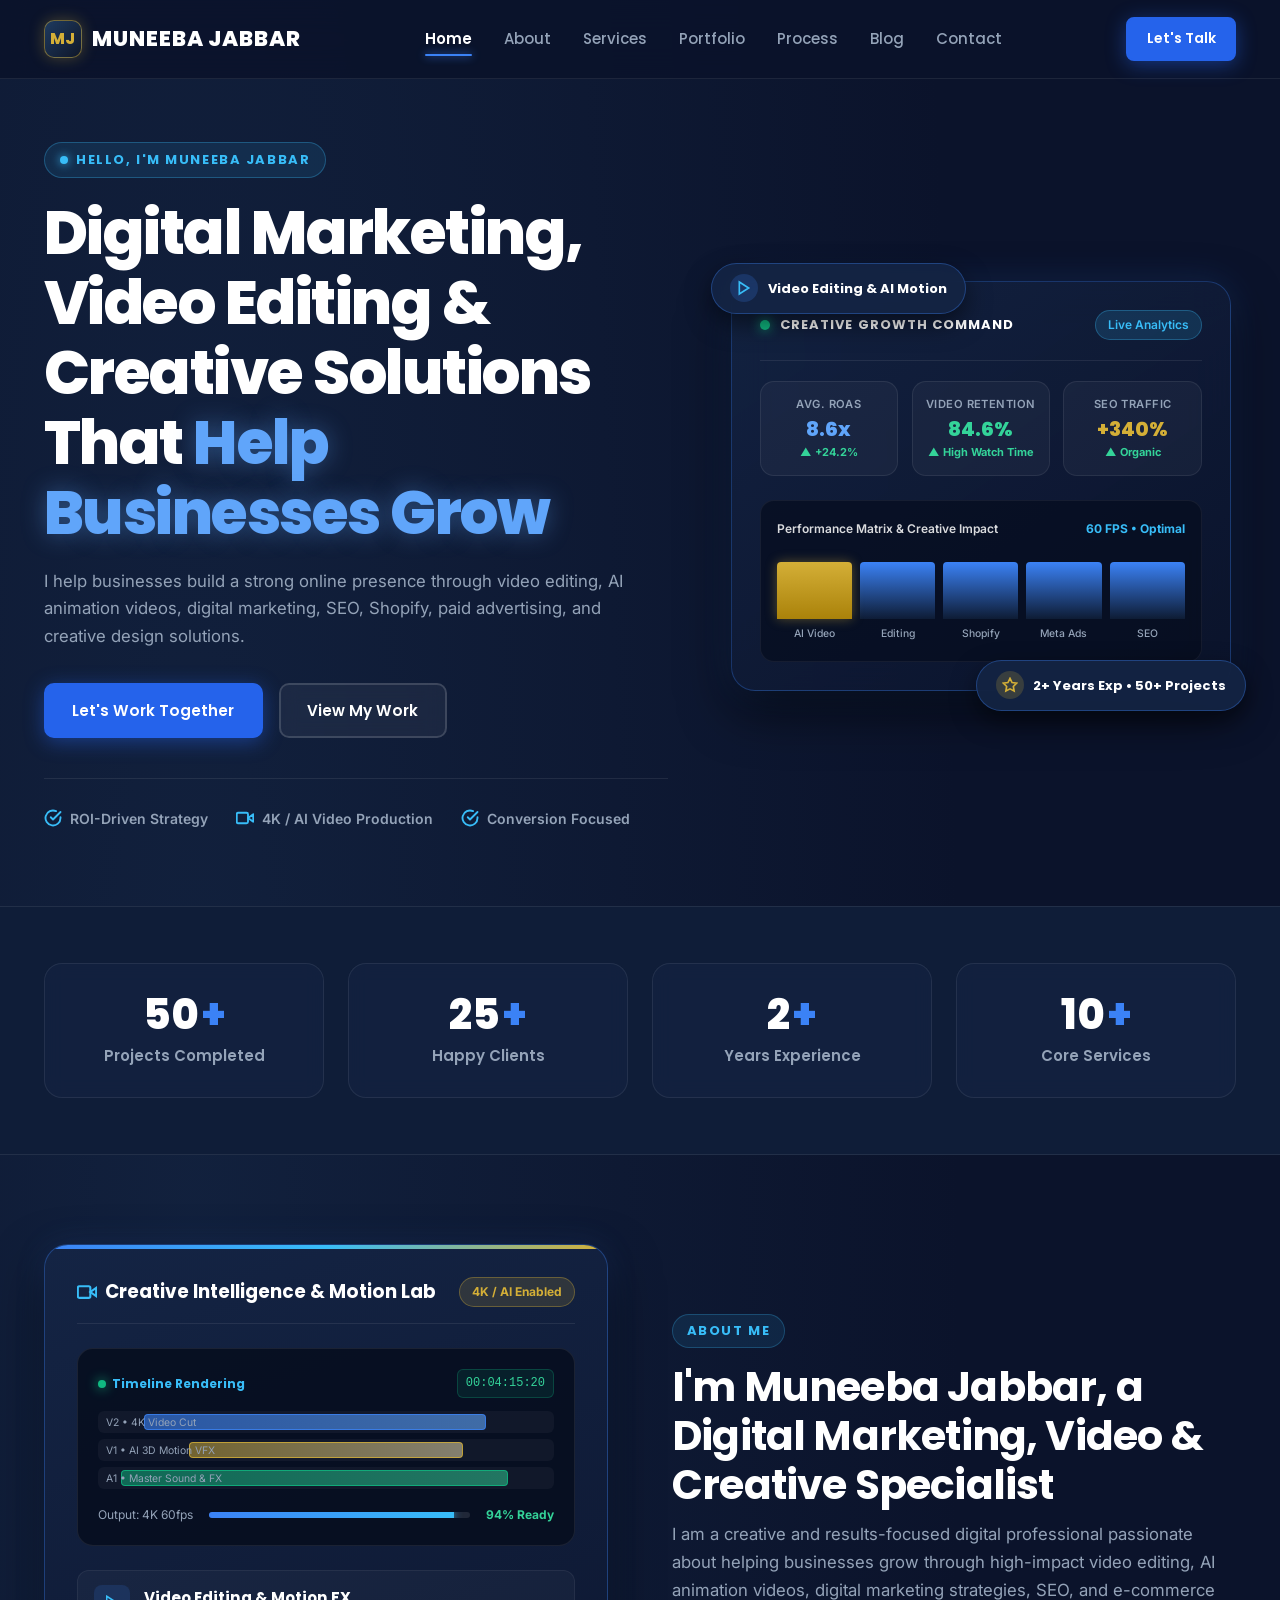
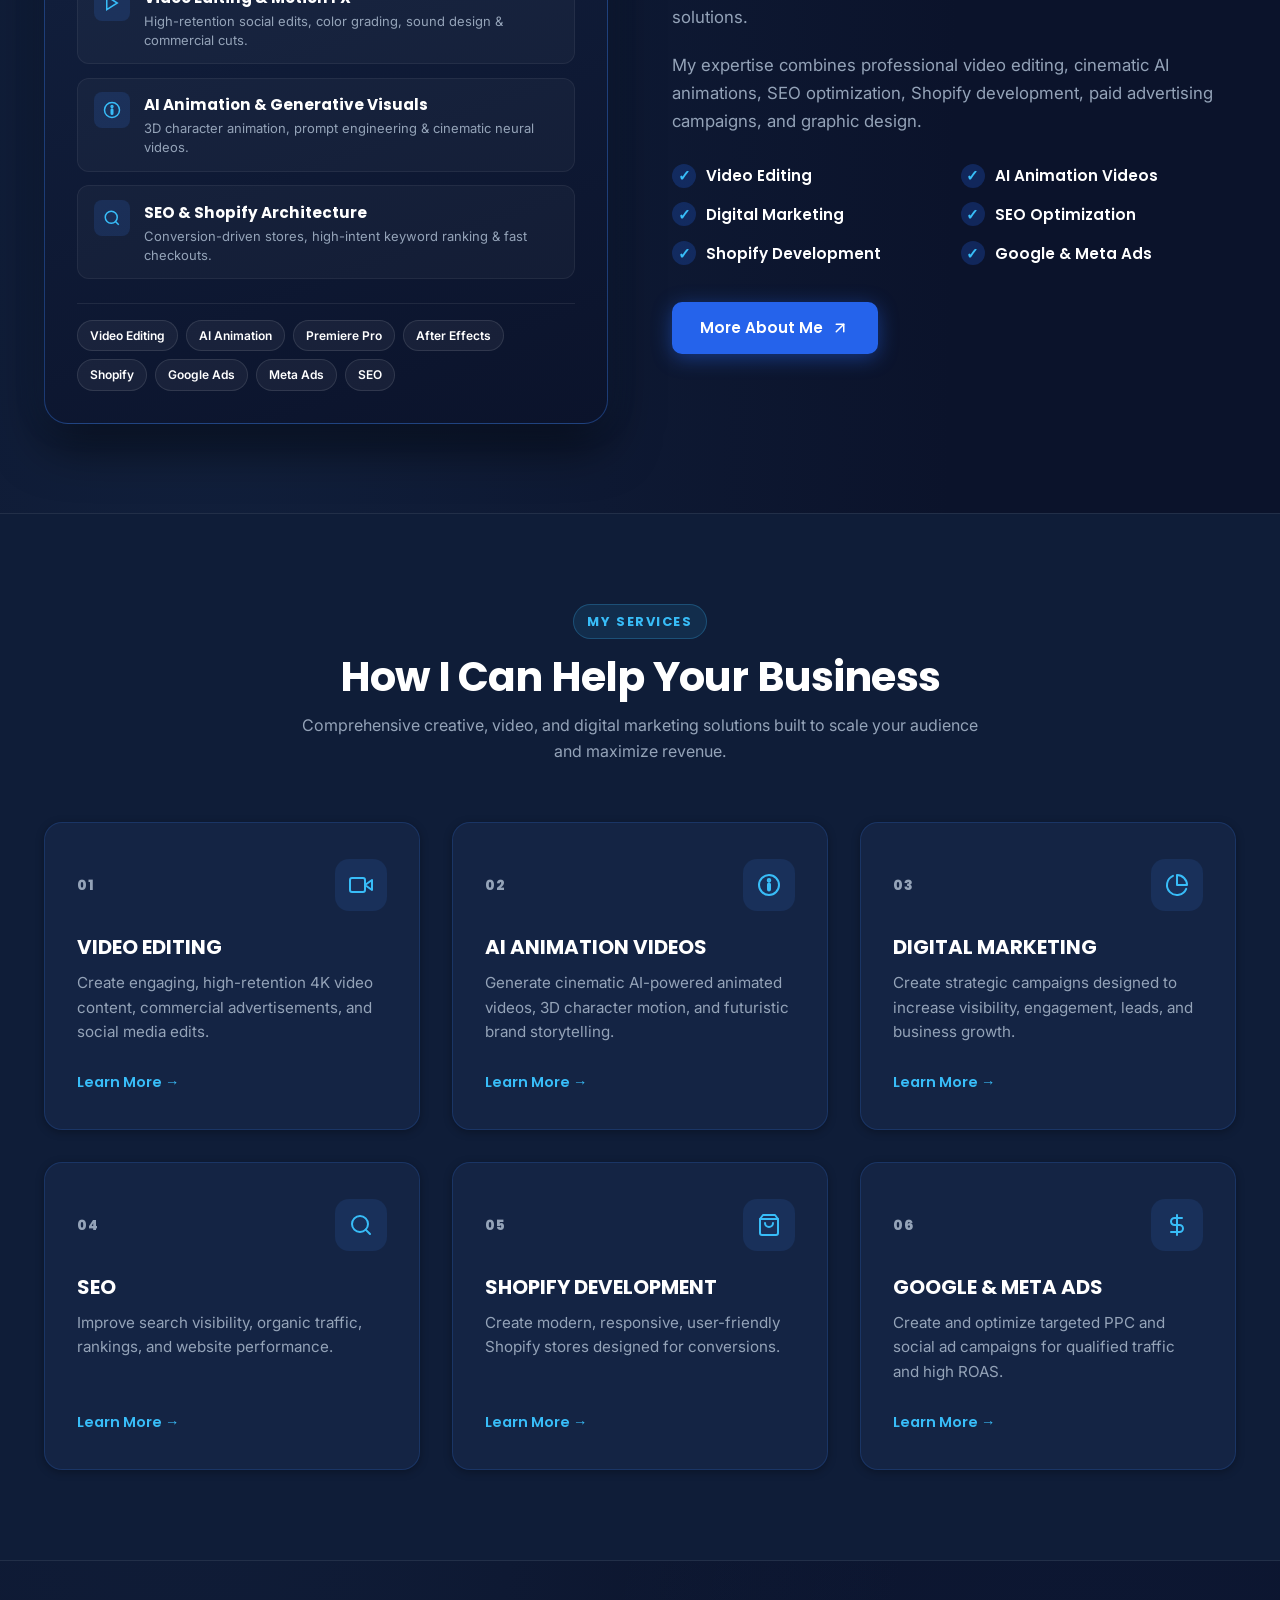
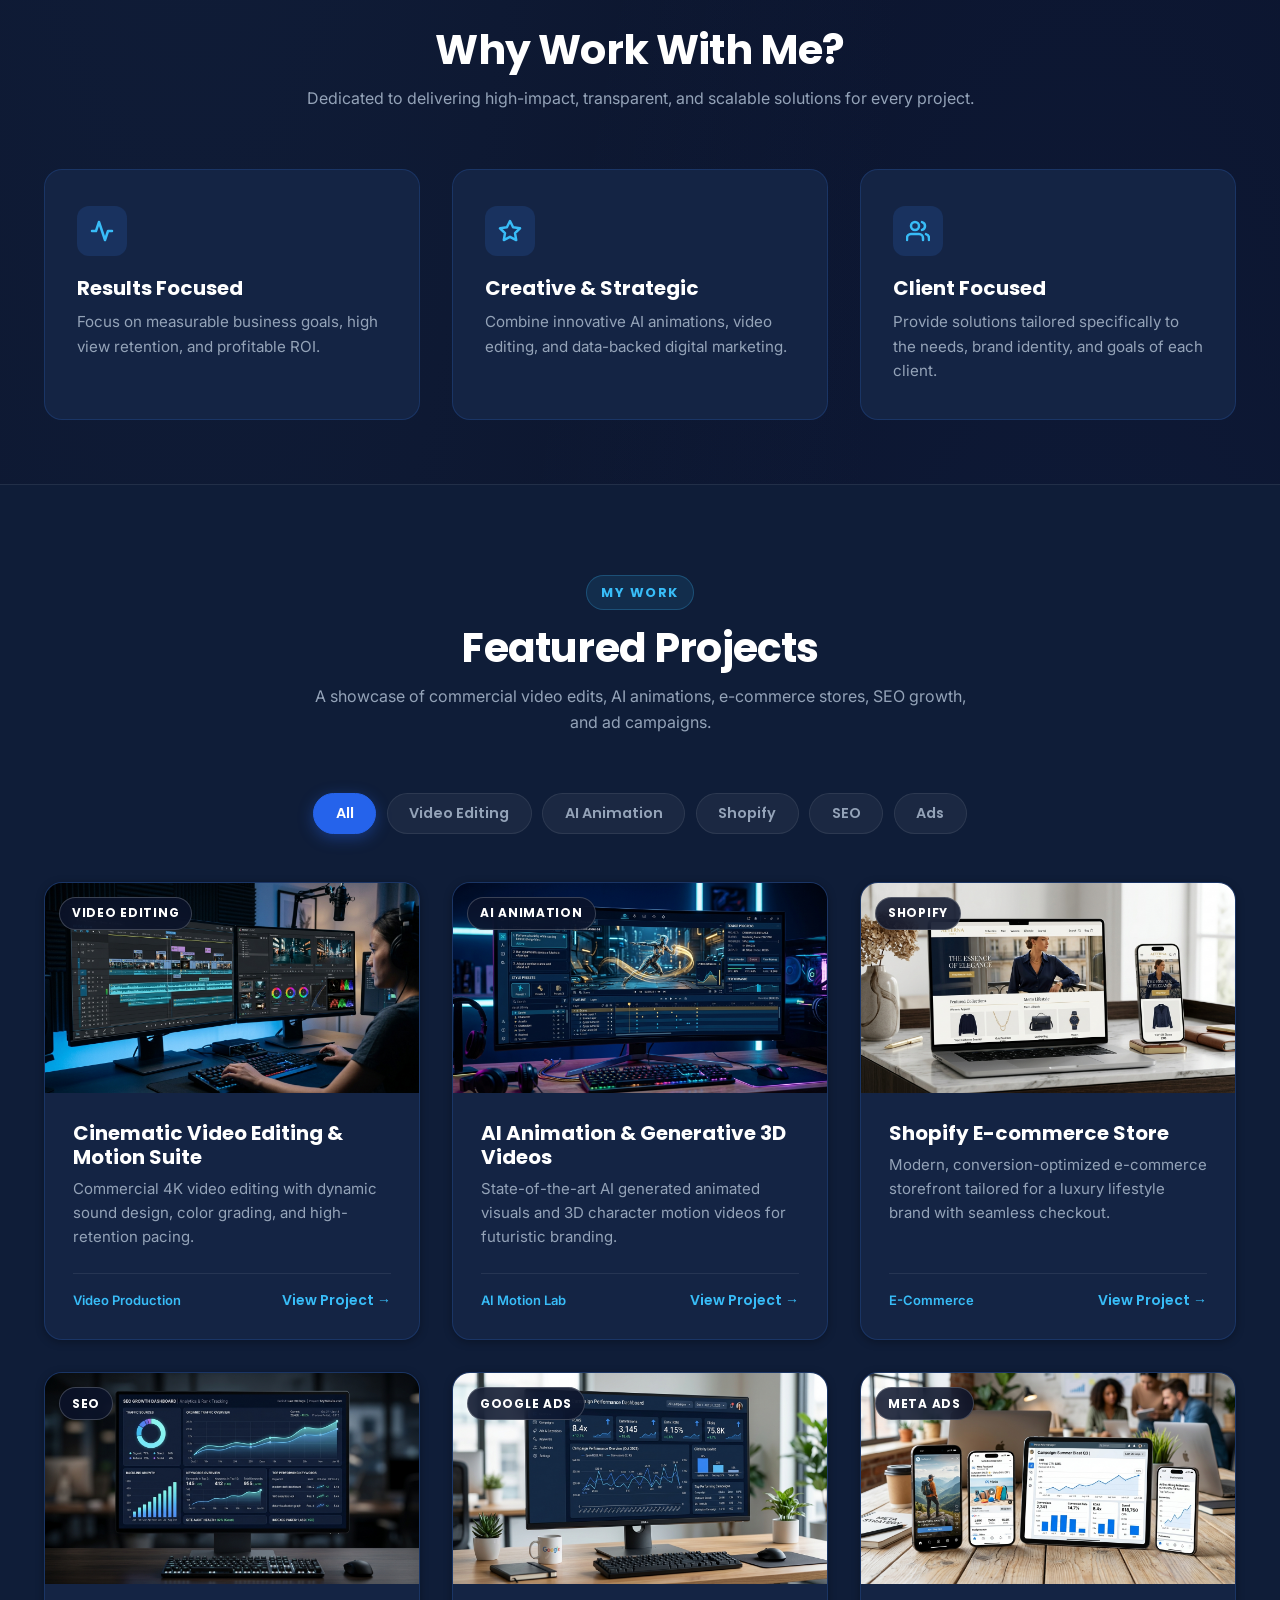
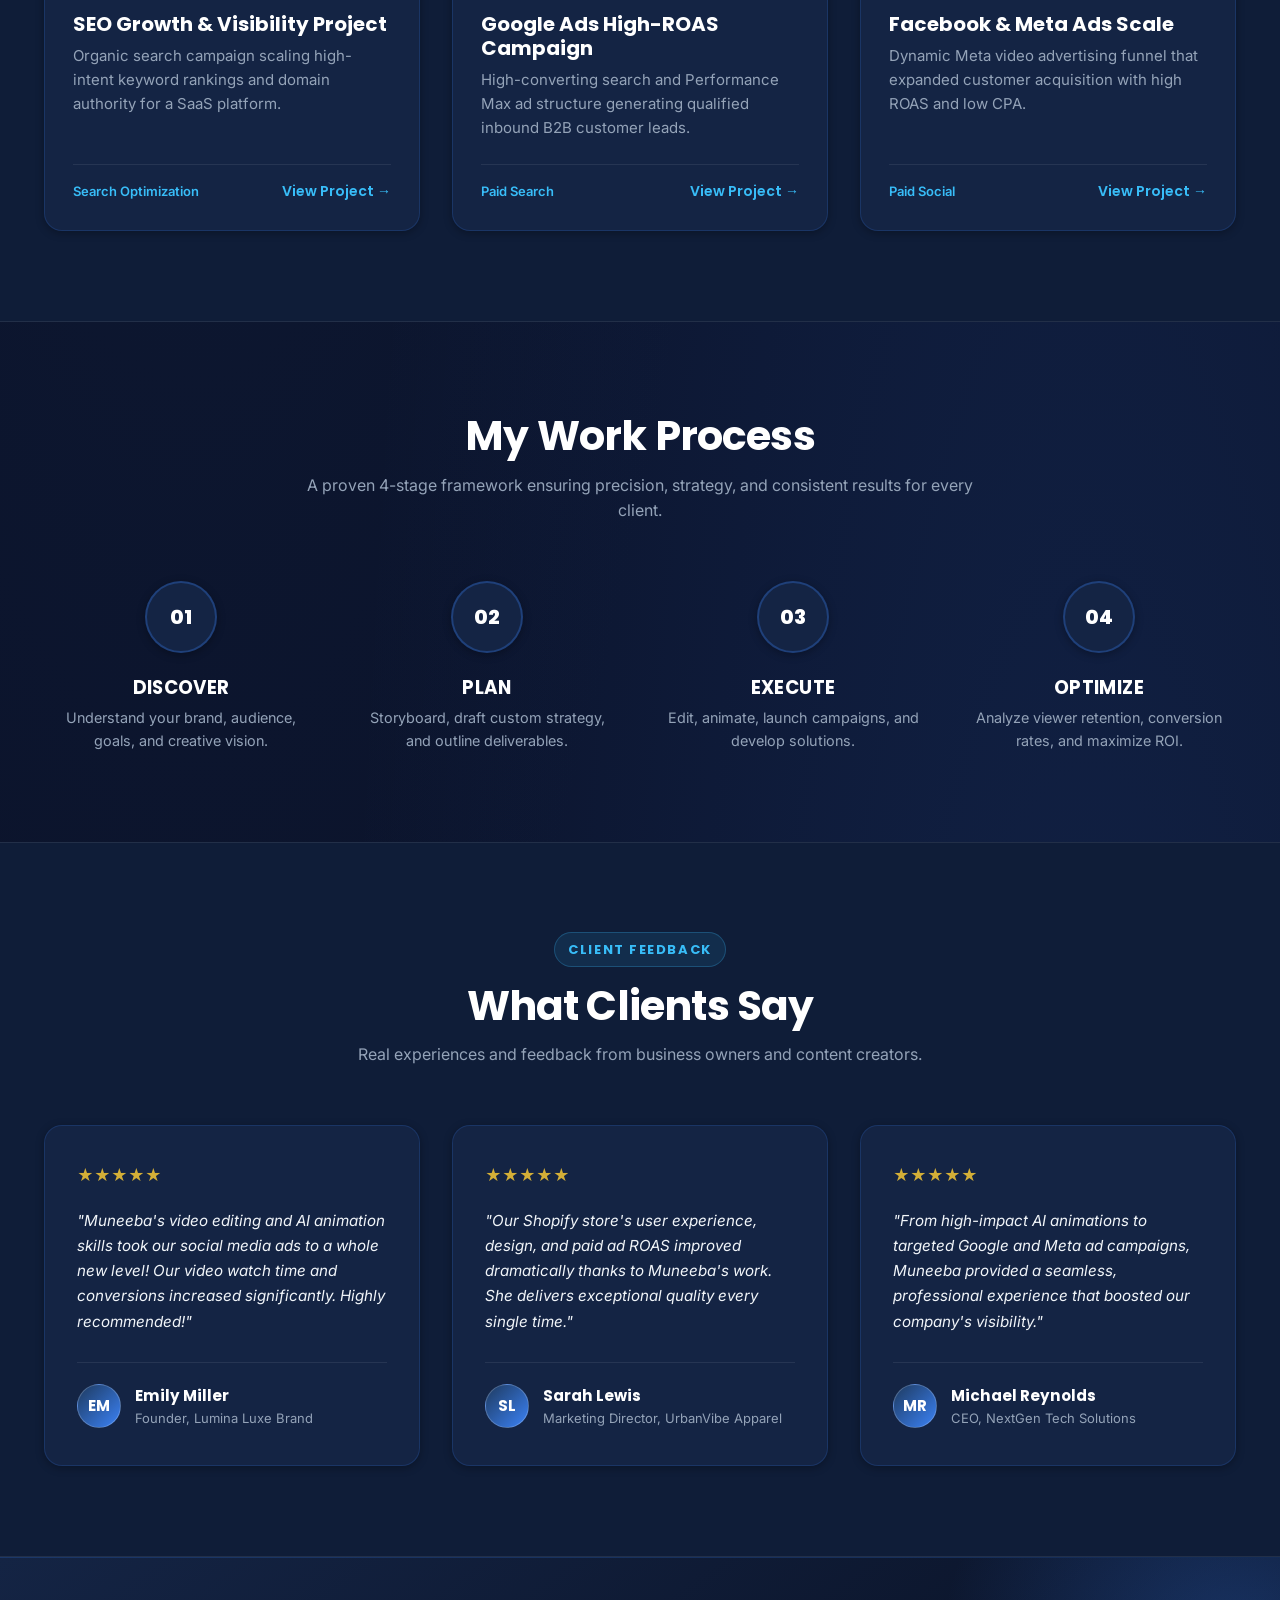
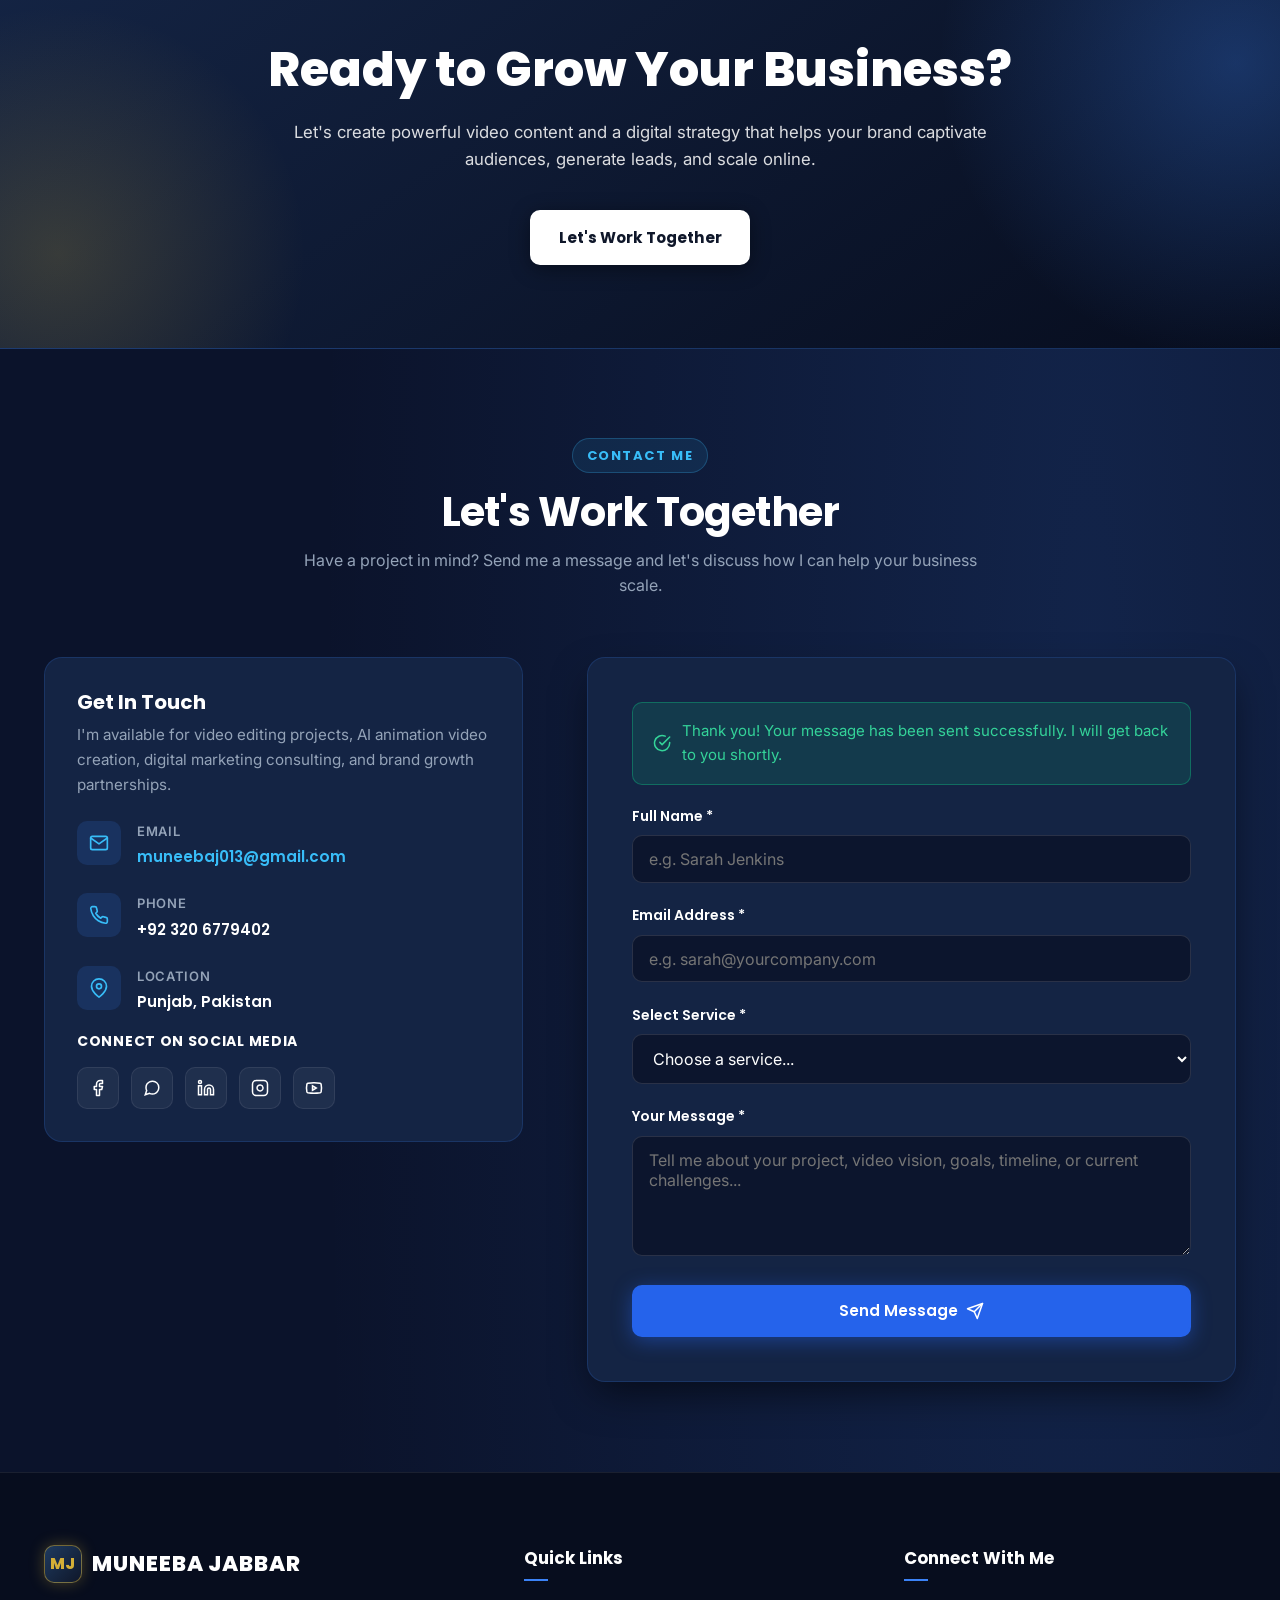
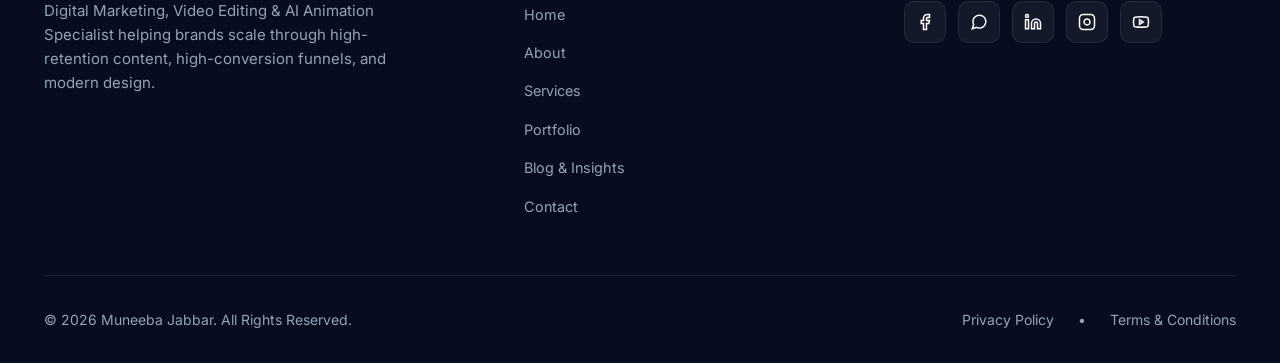
==== index.html @ 63a8c3a1 "Update testimonials with realistic client names and brand details" ====
<!DOCTYPE html>
<html lang="en">
<head>
  <meta charset="UTF-8">
  <meta name="viewport" content="width=device-width, initial-scale=1.0">
  <meta http-equiv="X-UA-Compatible" content="ie=edge">
  
  <!-- Primary Meta Tags -->
  <title>Muneeba Jabbar | Digital Marketing, Video Editing & AI Animation Specialist</title>
  <meta name="title" content="Muneeba Jabbar | Digital Marketing, Video Editing & AI Animation Specialist">
  <meta name="description" content="Muneeba Jabbar is a Digital Marketing Specialist, Video Editor, AI Animation Creator, SEO Expert, Shopify Developer, and Ads Manager helping businesses grow online.">
  <meta name="keywords" content="Muneeba Jabbar, Video Editing, AI Animation Videos, Digital Marketing, SEO Expert, Shopify Development, Google Ads, Facebook Ads, Graphic Design">
  <meta name="author" content="Muneeba Jabbar">
  <meta name="robots" content="index, follow">
  <link rel="canonical" href="https://muneebajabbar.com/">

  <!-- Open Graph / Facebook -->
  <meta property="og:type" content="website">
  <meta property="og:url" content="https://muneebajabbar.com/">
  <meta property="og:title" content="Muneeba Jabbar | Digital Marketing & Creative Specialist">
  <meta property="og:description" content="I help businesses grow through digital marketing, video editing, AI animation videos, SEO, e-commerce, and paid advertising solutions.">
  <meta property="og:image" content="assets/images/portfolio_video_editing.jpg">

  <!-- Twitter -->
  <meta property="twitter:card" content="summary_large_image">
  <meta property="twitter:url" content="https://muneebajabbar.com/">
  <meta property="twitter:title" content="Muneeba Jabbar | Digital Marketing & Creative Specialist">
  <meta property="twitter:description" content="I help businesses grow through digital marketing, video editing, AI animation videos, SEO, e-commerce, and paid advertising solutions.">
  <meta property="twitter:image" content="assets/images/portfolio_video_editing.jpg">

  <!-- Favicon -->
  <link rel="icon" type="image/svg+xml" href="assets/images/favicon.svg">

  <!-- Google Fonts: Poppins (Headings) & Inter (Body) -->
  <link rel="preconnect" href="https://fonts.googleapis.com">
  <link rel="preconnect" href="https://fonts.gstatic.com" crossorigin>
  <link href="https://fonts.googleapis.com/css2?family=Inter:wght@300;400;500;600;700&family=Poppins:wght@400;500;600;700;800&display=swap" rel="stylesheet">

  <!-- Master Stylesheet (Dark Theme) -->
  <link rel="stylesheet" href="css/styles.css">
</head>
<body>

  <!-- Skip Link for Accessibility -->
  <a href="#main-content" class="skip-to-content">Skip to main content</a>

  <!-- ========================================================================
       HEADER / NAVBAR (With Blog Link)
       ======================================================================== -->
  <header class="site-header" id="siteHeader">
    <div class="container">
      <div class="nav-wrapper">
        
        <!-- Brand Logo -->
        <a href="#home" class="brand-logo" aria-label="Muneeba Jabbar Homepage">
          <span class="brand-badge">MJ</span>
          <span>MUNEEBA JABBAR</span>
        </a>

        <!-- Desktop Navigation Menu -->
        <nav aria-label="Main Navigation">
          <ul class="nav-menu">
            <li><a href="#home" class="nav-link active">Home</a></li>
            <li><a href="#about" class="nav-link">About</a></li>
            <li><a href="#services" class="nav-link">Services</a></li>
            <li><a href="#portfolio" class="nav-link">Portfolio</a></li>
            <li><a href="#process" class="nav-link">Process</a></li>
            <li><a href="#blog" class="nav-link open-blog-modal-btn">Blog</a></li>
            <li><a href="#contact" class="nav-link">Contact</a></li>
          </ul>
        </nav>

        <!-- Right Side CTA & Mobile Toggle -->
        <div class="nav-actions">
          <a href="#contact" class="btn btn-primary btn-sm">Let's Talk</a>
          
          <button class="hamburger-btn" id="hamburgerBtn" aria-label="Toggle navigation menu" aria-expanded="false">
            <span class="hamburger-line"></span>
            <span class="hamburger-line"></span>
            <span class="hamburger-line"></span>
          </button>
        </div>

      </div>
    </div>
  </header>

  <!-- Mobile Navigation Drawer (With Blog Link) -->
  <div class="mobile-drawer" id="mobileDrawer" aria-label="Mobile Navigation">
    <ul class="mobile-nav-list">
      <li><a href="#home" class="mobile-nav-link active">Home</a></li>
      <li><a href="#about" class="mobile-nav-link">About</a></li>
      <li><a href="#services" class="mobile-nav-link">Services</a></li>
      <li><a href="#portfolio" class="mobile-nav-link">Portfolio</a></li>
      <li><a href="#process" class="mobile-nav-link">Process</a></li>
      <li><a href="#blog" class="mobile-nav-link open-blog-modal-btn">Blog</a></li>
      <li><a href="#contact" class="mobile-nav-link">Contact</a></li>
    </ul>
    
    <div class="mobile-drawer-footer">
      <a href="#contact" class="btn btn-primary btn-full">Let's Talk</a>
      <div style="font-size: 0.8125rem; color: var(--text-muted); text-align: center;">
        <a href="mailto:muneebaj013@gmail.com" style="color: var(--accent-cyan);">muneebaj013@gmail.com</a>
      </div>
    </div>
  </div>

  <!-- Main Content Wrapper -->
  <main id="main-content">

    <!-- ======================================================================
         5. HERO SECTION
         ====================================================================== -->
    <section class="hero-section" id="home">
      <div class="container">
        <div class="hero-grid">
          
          <!-- Left Column Content -->
          <div class="hero-content">
            <div class="hero-tag">
              <span class="hero-tag-dot"></span>
              HELLO, I'M MUNEEBA JABBAR
            </div>
            
            <h1 class="hero-heading">
              Digital Marketing, Video Editing &amp; Creative Solutions That <span class="highlight-blue">Help Businesses Grow</span>
            </h1>
            
            <p class="hero-description">
              I help businesses build a strong online presence through video editing, AI animation videos, digital marketing, SEO, Shopify, paid advertising, and creative design solutions.
            </p>
            
            <div class="hero-cta-group">
              <a href="#contact" class="btn btn-primary">Let's Work Together</a>
              <a href="#portfolio" class="btn btn-secondary">View My Work</a>
            </div>

            <!-- Trust Badges -->
            <div class="hero-trust-badges">
              <div class="trust-item">
                <svg width="18" height="18" viewBox="0 0 24 24" fill="none" stroke="currentColor" stroke-width="2.5" stroke-linecap="round" stroke-linejoin="round"><path d="M22 11.08V12a10 10 0 1 1-5.93-9.14"></path><polyline points="22 4 12 14.01 9 11.01"></polyline></svg>
                <span>ROI-Driven Strategy</span>
              </div>
              <div class="trust-item">
                <svg width="18" height="18" viewBox="0 0 24 24" fill="none" stroke="currentColor" stroke-width="2.5" stroke-linecap="round" stroke-linejoin="round"><polygon points="23 7 16 12 23 17 23 7"></polygon><rect x="1" y="5" width="15" height="14" rx="2" ry="2"></rect></svg>
                <span>4K / AI Video Production</span>
              </div>
              <div class="trust-item">
                <svg width="18" height="18" viewBox="0 0 24 24" fill="none" stroke="currentColor" stroke-width="2.5" stroke-linecap="round" stroke-linejoin="round"><path d="M22 11.08V12a10 10 0 1 1-5.93-9.14"></path><polyline points="22 4 12 14.01 9 11.01"></polyline></svg>
                <span>Conversion Focused</span>
              </div>
            </div>
          </div>

          <!-- Right Column: Creative Motion & Growth Hub -->
          <div class="hero-visual">
            <div class="hero-dashboard-container">
              
              <!-- Floating Top Pill -->
              <div class="floating-pill pill-top-left">
                <div class="floating-pill-icon">
                  <svg width="16" height="16" viewBox="0 0 24 24" fill="none" stroke="currentColor" stroke-width="2.5"><polygon points="5 3 19 12 5 21 5 3"></polygon></svg>
                </div>
                <span>Video Editing &amp; AI Motion</span>
              </div>

              <!-- Main Dark Command Widget Card -->
              <div class="hero-dashboard-card">
                
                <div class="dashboard-header">
                  <div class="dashboard-title-box">
                    <div class="live-status-dot"></div>
                    <span class="dashboard-title-text">Creative Growth Command</span>
                  </div>
                  <span class="dashboard-period-badge">Live Analytics</span>
                </div>

                <!-- KPI Grid -->
                <div class="dashboard-kpi-grid">
                  <div class="dashboard-kpi-item">
                    <div class="kpi-label">Avg. ROAS</div>
                    <div class="kpi-value" style="color: #60A5FA;">8.6x</div>
                    <div class="kpi-trend">▲ +24.2%</div>
                  </div>

                  <div class="dashboard-kpi-item">
                    <div class="kpi-label">Video Retention</div>
                    <div class="kpi-value" style="color: #34D399;">84.6%</div>
                    <div class="kpi-trend">▲ High Watch Time</div>
                  </div>

                  <div class="dashboard-kpi-item">
                    <div class="kpi-label">SEO Traffic</div>
                    <div class="kpi-value" style="color: #D4AF37;">+340%</div>
                    <div class="kpi-trend">▲ Organic</div>
                  </div>
                </div>

                <!-- Chart Visual Box -->
                <div class="dashboard-chart-box">
                  <div class="chart-header">
                    <span>Performance Matrix &amp; Creative Impact</span>
                    <span style="color: #38BDF8; font-weight: 700;">60 FPS &bull; Optimal</span>
                  </div>

                  <div class="chart-bars-row">
                    <div class="chart-bar-col highlighted">
                      <div class="chart-bar-pillar" style="height: 92%;"></div>
                      <span class="chart-bar-label">AI Video</span>
                    </div>
                    <div class="chart-bar-col">
                      <div class="chart-bar-pillar" style="height: 85%;"></div>
                      <span class="chart-bar-label">Editing</span>
                    </div>
                    <div class="chart-bar-col">
                      <div class="chart-bar-pillar" style="height: 78%;"></div>
                      <span class="chart-bar-label">Shopify</span>
                    </div>
                    <div class="chart-bar-col">
                      <div class="chart-bar-pillar" style="height: 88%;"></div>
                      <span class="chart-bar-label">Meta Ads</span>
                    </div>
                    <div class="chart-bar-col">
                      <div class="chart-bar-pillar" style="height: 80%;"></div>
                      <span class="chart-bar-label">SEO</span>
                    </div>
                  </div>
                </div>

              </div>

              <!-- Floating Bottom Badge -->
              <div class="floating-pill pill-bottom-right">
                <div class="floating-pill-icon" style="background: rgba(212, 175, 55, 0.2); color: #D4AF37;">
                  <svg width="16" height="16" viewBox="0 0 24 24" fill="none" stroke="currentColor" stroke-width="2.5"><polygon points="12 2 15.09 8.26 22 9.27 17 14.14 18.18 21.02 12 17.77 5.82 21.02 7 14.14 2 9.27 8.91 8.26 12 2"></polygon></svg>
                </div>
                <span>2+ Years Exp &bull; 50+ Projects</span>
              </div>

            </div>
          </div>

        </div>
      </div>
    </section>

    <!-- ======================================================================
         6. QUICK STATS SECTION
         ====================================================================== -->
    <section class="stats-section" id="stats" aria-label="Professional Statistics">
      <div class="container">
        <div class="stats-grid">
          
          <div class="stat-card">
            <div class="stat-number">
              <span class="stat-count" data-target="50">0</span><span class="stat-plus">+</span>
            </div>
            <div class="stat-label">Projects Completed</div>
          </div>

          <div class="stat-card">
            <div class="stat-number">
              <span class="stat-count" data-target="25">0</span><span class="stat-plus">+</span>
            </div>
            <div class="stat-label">Happy Clients</div>
          </div>

          <div class="stat-card">
            <div class="stat-number">
              <span class="stat-count" data-target="2">0</span><span class="stat-plus">+</span>
            </div>
            <div class="stat-label">Years Experience</div>
          </div>

          <div class="stat-card">
            <div class="stat-number">
              <span class="stat-count" data-target="10">0</span><span class="stat-plus">+</span>
            </div>
            <div class="stat-label">Core Services</div>
          </div>

        </div>
      </div>
    </section>

    <!-- ======================================================================
         7. ABOUT SECTION (With Interactive More About Me Popup Trigger)
         ====================================================================== -->
    <section class="section" id="about">
      <div class="container">
        <div class="about-grid">
          
          <!-- Left: Motion Studio & Capabilities Hub -->
          <div class="about-capabilities-card">
            
            <div class="capabilities-header">
              <div class="capabilities-title">
                <svg width="20" height="20" viewBox="0 0 24 24" fill="none" stroke="currentColor" stroke-width="2.5" style="color: var(--accent-cyan);"><polygon points="23 7 16 12 23 17 23 7"></polygon><rect x="1" y="5" width="15" height="14" rx="2" ry="2"></rect></svg>
                <span>Creative Intelligence &amp; Motion Lab</span>
              </div>
              <span class="capabilities-badge">4K / AI Enabled</span>
            </div>

            <!-- Live Motion Timeline Preview Widget -->
            <div class="motion-preview-box">
              <div class="motion-preview-top">
                <span class="motion-tag">
                  <span class="live-status-dot" style="width: 8px; height: 8px;"></span>
                  Timeline Rendering
                </span>
                <span class="motion-timecode">00:04:15:20</span>
              </div>

              <!-- Multi-Track Layer Timeline -->
              <div class="motion-timeline-tracks">
                <div class="track-layer">
                  <span style="z-index: 1;">V2 &bull; 4K Video Cut</span>
                  <div class="track-segment track-seg-video"></div>
                </div>
                <div class="track-layer">
                  <span style="z-index: 1;">V1 &bull; AI 3D Motion VFX</span>
                  <div class="track-segment track-seg-ai"></div>
                </div>
                <div class="track-layer">
                  <span style="z-index: 1;">A1 &bull; Master Sound &amp; FX</span>
                  <div class="track-segment track-seg-audio"></div>
                </div>
              </div>

              <!-- Render Status Bar -->
              <div class="motion-render-status">
                <span>Output: 4K 60fps</span>
                <div class="render-progress-bar">
                  <div class="render-progress-fill"></div>
                </div>
                <span style="color: #34D399; font-weight: 700;">94% Ready</span>
              </div>
            </div>

            <!-- Core Execution Pillars -->
            <div class="capabilities-list">
              
              <div class="capability-item">
                <div class="capability-icon-box">
                  <svg width="18" height="18" viewBox="0 0 24 24" fill="none" stroke="currentColor" stroke-width="2"><polygon points="5 3 19 12 5 21 5 3"></polygon></svg>
                </div>
                <div>
                  <div class="capability-title">Video Editing &amp; Motion FX</div>
                  <div class="capability-desc">High-retention social edits, color grading, sound design &amp; commercial cuts.</div>
                </div>
              </div>

              <div class="capability-item">
                <div class="capability-icon-box">
                  <svg width="18" height="18" viewBox="0 0 24 24" fill="none" stroke="currentColor" stroke-width="2"><path d="M12 2a10 10 0 1 0 10 10A10 10 0 0 0 12 2zm1 14.5a1 1 0 0 1-2 0v-5a1 1 0 0 1 2 0zm-1-8a1.25 1.25 0 1 1 1.25-1.25A1.25 1.25 0 0 1 12 8.5z"></path></svg>
                </div>
                <div>
                  <div class="capability-title">AI Animation &amp; Generative Visuals</div>
                  <div class="capability-desc">3D character animation, prompt engineering &amp; cinematic neural videos.</div>
                </div>
              </div>

              <div class="capability-item">
                <div class="capability-icon-box">
                  <svg width="18" height="18" viewBox="0 0 24 24" fill="none" stroke="currentColor" stroke-width="2"><circle cx="11" cy="11" r="8"></circle><line x1="21" y1="21" x2="16.65" y2="16.65"></line></svg>
                </div>
                <div>
                  <div class="capability-title">SEO &amp; Shopify Architecture</div>
                  <div class="capability-desc">Conversion-driven stores, high-intent keyword ranking &amp; fast checkouts.</div>
                </div>
              </div>

            </div>

            <!-- Tech Stack Tags -->
            <div class="about-tech-stack-row">
              <span class="tech-tag">Video Editing</span>
              <span class="tech-tag">AI Animation</span>
              <span class="tech-tag">Premiere Pro</span>
              <span class="tech-tag">After Effects</span>
              <span class="tech-tag">Shopify</span>
              <span class="tech-tag">Google Ads</span>
              <span class="tech-tag">Meta Ads</span>
              <span class="tech-tag">SEO</span>
            </div>
          </div>

          <!-- Right: About Content -->
          <div class="about-content">
            <div class="section-label">ABOUT ME</div>
            <h2 class="section-heading">I'm Muneeba Jabbar, a Digital Marketing, Video &amp; Creative Specialist</h2>
            
            <p>
              I am a creative and results-focused digital professional passionate about helping businesses grow through high-impact video editing, AI animation videos, digital marketing strategies, SEO, and e-commerce solutions.
            </p>
            
            <p>
              My expertise combines professional video editing, cinematic AI animations, SEO optimization, Shopify development, paid advertising campaigns, and graphic design.
            </p>

            <!-- Services Checklist -->
            <ul class="about-checklist">
              <li class="checklist-item">
                <span class="checklist-icon">✓</span>
                <span>Video Editing</span>
              </li>
              <li class="checklist-item">
                <span class="checklist-icon">✓</span>
                <span>AI Animation Videos</span>
              </li>
              <li class="checklist-item">
                <span class="checklist-icon">✓</span>
                <span>Digital Marketing</span>
              </li>
              <li class="checklist-item">
                <span class="checklist-icon">✓</span>
                <span>SEO Optimization</span>
              </li>
              <li class="checklist-item">
                <span class="checklist-icon">✓</span>
                <span>Shopify Development</span>
              </li>
              <li class="checklist-item">
                <span class="checklist-icon">✓</span>
                <span>Google &amp; Meta Ads</span>
              </li>
            </ul>

            <!-- Interactive Popup Trigger Button -->
            <button type="button" class="btn btn-primary" id="openAboutModalBtn">
              <span>More About Me</span>
              <svg width="18" height="18" viewBox="0 0 24 24" fill="none" stroke="currentColor" stroke-width="2" stroke-linecap="round" stroke-linejoin="round"><line x1="7" y1="17" x2="17" y2="7"></line><polyline points="7 7 17 7 17 17"></polyline></svg>
            </button>
          </div>

        </div>
      </div>
    </section>

    <!-- ======================================================================
         8. SERVICES SECTION
         ====================================================================== -->
    <section class="section section-bg-slate" id="services">
      <div class="container">
        
        <div class="section-header">
          <div class="section-label">MY SERVICES</div>
          <h2 class="section-heading">How I Can Help Your Business</h2>
          <p class="section-subtitle">Comprehensive creative, video, and digital marketing solutions built to scale your audience and maximize revenue.</p>
        </div>

        <div class="services-grid">
          
          <!-- Service 1: Video Editing -->
          <div class="service-card">
            <div>
              <div class="service-card-top">
                <span class="service-number">01</span>
                <div class="service-icon-box">
                  <svg width="24" height="24" viewBox="0 0 24 24" fill="none" stroke="currentColor" stroke-width="2" stroke-linecap="round" stroke-linejoin="round"><polygon points="23 7 16 12 23 17 23 7"></polygon><rect x="1" y="5" width="15" height="14" rx="2" ry="2"></rect></svg>
                </div>
              </div>
              <h3 class="service-title">VIDEO EDITING</h3>
              <p class="service-description">Create engaging, high-retention 4K video content, commercial advertisements, and social media edits.</p>
            </div>
            <button type="button" class="service-link service-learn-more-btn" data-service-id="1">Learn More &rarr;</button>
          </div>

          <!-- Service 2: AI Animation Videos -->
          <div class="service-card">
            <div>
              <div class="service-card-top">
                <span class="service-number">02</span>
                <div class="service-icon-box">
                  <svg width="24" height="24" viewBox="0 0 24 24" fill="none" stroke="currentColor" stroke-width="2" stroke-linecap="round" stroke-linejoin="round"><path d="M12 2a10 10 0 1 0 10 10A10 10 0 0 0 12 2zm1 14.5a1 1 0 0 1-2 0v-5a1 1 0 0 1 2 0zm-1-8a1.25 1.25 0 1 1 1.25-1.25A1.25 1.25 0 0 1 12 8.5z"></path></svg>
                </div>
              </div>
              <h3 class="service-title">AI ANIMATION VIDEOS</h3>
              <p class="service-description">Generate cinematic AI-powered animated videos, 3D character motion, and futuristic brand storytelling.</p>
            </div>
            <button type="button" class="service-link service-learn-more-btn" data-service-id="2">Learn More &rarr;</button>
          </div>

          <!-- Service 3: Digital Marketing -->
          <div class="service-card">
            <div>
              <div class="service-card-top">
                <span class="service-number">03</span>
                <div class="service-icon-box">
                  <svg width="24" height="24" viewBox="0 0 24 24" fill="none" stroke="currentColor" stroke-width="2" stroke-linecap="round" stroke-linejoin="round"><path d="M21.21 15.89A10 10 0 1 1 8 2.83"></path><path d="M22 12A10 10 0 0 0 12 2v10z"></path></svg>
                </div>
              </div>
              <h3 class="service-title">DIGITAL MARKETING</h3>
              <p class="service-description">Create strategic campaigns designed to increase visibility, engagement, leads, and business growth.</p>
            </div>
            <button type="button" class="service-link service-learn-more-btn" data-service-id="3">Learn More &rarr;</button>
          </div>

          <!-- Service 4: SEO -->
          <div class="service-card">
            <div>
              <div class="service-card-top">
                <span class="service-number">04</span>
                <div class="service-icon-box">
                  <svg width="24" height="24" viewBox="0 0 24 24" fill="none" stroke="currentColor" stroke-width="2" stroke-linecap="round" stroke-linejoin="round"><circle cx="11" cy="11" r="8"></circle><line x1="21" y1="21" x2="16.65" y2="16.65"></line></svg>
                </div>
              </div>
              <h3 class="service-title">SEO</h3>
              <p class="service-description">Improve search visibility, organic traffic, rankings, and website performance.</p>
            </div>
            <button type="button" class="service-link service-learn-more-btn" data-service-id="4">Learn More &rarr;</button>
          </div>

          <!-- Service 5: Shopify Development -->
          <div class="service-card">
            <div>
              <div class="service-card-top">
                <span class="service-number">05</span>
                <div class="service-icon-box">
                  <svg width="24" height="24" viewBox="0 0 24 24" fill="none" stroke="currentColor" stroke-width="2" stroke-linecap="round" stroke-linejoin="round"><path d="M6 2 3 6v14a2 2 0 0 0 2 2h14a2 2 0 0 0 2-2V6l-3-4Z"></path><path d="M3 6h18"></path><path d="M16 10a4 4 0 0 1-8 0"></path></svg>
                </div>
              </div>
              <h3 class="service-title">SHOPIFY DEVELOPMENT</h3>
              <p class="service-description">Create modern, responsive, user-friendly Shopify stores designed for conversions.</p>
            </div>
            <button type="button" class="service-link service-learn-more-btn" data-service-id="5">Learn More &rarr;</button>
          </div>

          <!-- Service 6: Google & Meta Ads -->
          <div class="service-card">
            <div>
              <div class="service-card-top">
                <span class="service-number">06</span>
                <div class="service-icon-box">
                  <svg width="24" height="24" viewBox="0 0 24 24" fill="none" stroke="currentColor" stroke-width="2" stroke-linecap="round" stroke-linejoin="round"><path d="M12 2v20M17 5H9.5a3.5 3.5 0 0 0 0 7h5a3.5 3.5 0 0 1 0 7H6"></path></svg>
                </div>
              </div>
              <h3 class="service-title">GOOGLE &amp; META ADS</h3>
              <p class="service-description">Create and optimize targeted PPC and social ad campaigns for qualified traffic and high ROAS.</p>
            </div>
            <button type="button" class="service-link service-learn-more-btn" data-service-id="6">Learn More &rarr;</button>
          </div>

        </div>
      </div>
    </section>

    <!-- ======================================================================
         9. WHY CHOOSE ME SECTION
         ====================================================================== -->
    <section class="why-section" id="why-me">
      <div class="container">
        
        <div class="section-header">
          <h2 class="section-heading">Why Work With Me?</h2>
          <p class="section-subtitle">Dedicated to delivering high-impact, transparent, and scalable solutions for every project.</p>
        </div>

        <div class="why-grid">
          
          <div class="why-card">
            <div class="why-icon">
              <svg width="24" height="24" viewBox="0 0 24 24" fill="none" stroke="currentColor" stroke-width="2.5" stroke-linecap="round" stroke-linejoin="round"><path d="M22 12h-4l-3 9L9 3l-3 9H2"></path></svg>
            </div>
            <h3 class="why-title">Results Focused</h3>
            <p class="why-description">Focus on measurable business goals, high view retention, and profitable ROI.</p>
          </div>

          <div class="why-card">
            <div class="why-icon">
              <svg width="24" height="24" viewBox="0 0 24 24" fill="none" stroke="currentColor" stroke-width="2.5" stroke-linecap="round" stroke-linejoin="round"><polygon points="12 2 15.09 8.26 22 9.27 17 14.14 18.18 21.02 12 17.77 5.82 21.02 7 14.14 2 9.27 8.91 8.26 12 2"></polygon></svg>
            </div>
            <h3 class="why-title">Creative &amp; Strategic</h3>
            <p class="why-description">Combine innovative AI animations, video editing, and data-backed digital marketing.</p>
          </div>

          <div class="why-card">
            <div class="why-icon">
              <svg width="24" height="24" viewBox="0 0 24 24" fill="none" stroke="currentColor" stroke-width="2.5" stroke-linecap="round" stroke-linejoin="round"><path d="M17 21v-2a4 4 0 0 0-4-4H5a4 4 0 0 0-4 4v2"></path><circle cx="9" cy="7" r="4"></circle><path d="M23 21v-2a4 4 0 0 0-3-3.87"></path><path d="M16 3.13a4 4 0 0 1 0 7.75"></path></svg>
            </div>
            <h3 class="why-title">Client Focused</h3>
            <p class="why-description">Provide solutions tailored specifically to the needs, brand identity, and goals of each client.</p>
          </div>

        </div>
      </div>
    </section>

    <!-- ======================================================================
         10. PORTFOLIO SECTION
         ====================================================================== -->
    <section class="section section-bg-slate" id="portfolio">
      <div class="container">
        
        <div class="section-header">
          <div class="section-label">MY WORK</div>
          <h2 class="section-heading">Featured Projects</h2>
          <p class="section-subtitle">A showcase of commercial video edits, AI animations, e-commerce stores, SEO growth, and ad campaigns.</p>
        </div>

        <!-- Filter Controls -->
        <div class="portfolio-filters">
          <button class="filter-btn active" data-filter="all">All</button>
          <button class="filter-btn" data-filter="Video Editing">Video Editing</button>
          <button class="filter-btn" data-filter="AI Animation">AI Animation</button>
          <button class="filter-btn" data-filter="Shopify">Shopify</button>
          <button class="filter-btn" data-filter="SEO">SEO</button>
          <button class="filter-btn" data-filter="Ads">Ads</button>
        </div>

        <!-- Portfolio Grid (6 Project Cards) -->
        <div class="portfolio-grid" id="portfolioGrid">
          
          <!-- Project 1: Video Editing -->
          <article class="project-card" data-category="Video Editing" data-id="1">
            <div class="project-thumbnail">
              <span class="project-category-badge">Video Editing</span>
              <img src="assets/images/portfolio_video_editing.jpg" alt="Cinematic Video Editing & Motion Suite" class="project-img" loading="lazy" width="600" height="338">
            </div>
            <div class="project-content">
              <div>
                <h3 class="project-title">Cinematic Video Editing &amp; Motion Suite</h3>
                <p class="project-description">Commercial 4K video editing with dynamic sound design, color grading, and high-retention pacing.</p>
              </div>
              <div class="project-card-footer">
                <span style="font-size: 0.8125rem; font-weight: 600; color: var(--accent-cyan);">Video Production</span>
                <button type="button" class="btn-view-project">View Project &rarr;</button>
              </div>
            </div>
          </article>

          <!-- Project 2: AI Animation -->
          <article class="project-card" data-category="AI Animation" data-id="2">
            <div class="project-thumbnail">
              <span class="project-category-badge">AI Animation</span>
              <img src="assets/images/portfolio_ai_animation.jpg" alt="AI Animation & Generative 3D Videos" class="project-img" loading="lazy" width="600" height="338">
            </div>
            <div class="project-content">
              <div>
                <h3 class="project-title">AI Animation &amp; Generative 3D Videos</h3>
                <p class="project-description">State-of-the-art AI generated animated visuals and 3D character motion videos for futuristic branding.</p>
              </div>
              <div class="project-card-footer">
                <span style="font-size: 0.8125rem; font-weight: 600; color: var(--accent-cyan);">AI Motion Lab</span>
                <button type="button" class="btn-view-project">View Project &rarr;</button>
              </div>
            </div>
          </article>

          <!-- Project 3: Shopify -->
          <article class="project-card" data-category="Shopify" data-id="3">
            <div class="project-thumbnail">
              <span class="project-category-badge">Shopify</span>
              <img src="assets/images/portfolio_shopify.jpg" alt="Shopify E-commerce Store Mockup" class="project-img" loading="lazy" width="600" height="338">
            </div>
            <div class="project-content">
              <div>
                <h3 class="project-title">Shopify E-commerce Store</h3>
                <p class="project-description">Modern, conversion-optimized e-commerce storefront tailored for a luxury lifestyle brand with seamless checkout.</p>
              </div>
              <div class="project-card-footer">
                <span style="font-size: 0.8125rem; font-weight: 600; color: var(--accent-cyan);">E-Commerce</span>
                <button type="button" class="btn-view-project">View Project &rarr;</button>
              </div>
            </div>
          </article>

          <!-- Project 4: SEO -->
          <article class="project-card" data-category="SEO" data-id="4">
            <div class="project-thumbnail">
              <span class="project-category-badge">SEO</span>
              <img src="assets/images/portfolio_seo.jpg" alt="SEO Growth Project Dashboard" class="project-img" loading="lazy" width="600" height="338">
            </div>
            <div class="project-content">
              <div>
                <h3 class="project-title">SEO Growth &amp; Visibility Project</h3>
                <p class="project-description">Organic search campaign scaling high-intent keyword rankings and domain authority for a SaaS platform.</p>
              </div>
              <div class="project-card-footer">
                <span style="font-size: 0.8125rem; font-weight: 600; color: var(--accent-cyan);">Search Optimization</span>
                <button type="button" class="btn-view-project">View Project &rarr;</button>
              </div>
            </div>
          </article>

          <!-- Project 5: Google Ads -->
          <article class="project-card" data-category="Ads" data-id="5">
            <div class="project-thumbnail">
              <span class="project-category-badge">Google Ads</span>
              <img src="assets/images/portfolio_gads.jpg" alt="Google Ads PPC Dashboard" class="project-img" loading="lazy" width="600" height="338">
            </div>
            <div class="project-content">
              <div>
                <h3 class="project-title">Google Ads High-ROAS Campaign</h3>
                <p class="project-description">High-converting search and Performance Max ad structure generating qualified inbound B2B customer leads.</p>
              </div>
              <div class="project-card-footer">
                <span style="font-size: 0.8125rem; font-weight: 600; color: var(--accent-cyan);">Paid Search</span>
                <button type="button" class="btn-view-project">View Project &rarr;</button>
              </div>
            </div>
          </article>

          <!-- Project 6: Facebook Ads -->
          <article class="project-card" data-category="Ads" data-id="6">
            <div class="project-thumbnail">
              <span class="project-category-badge">Meta Ads</span>
              <img src="assets/images/portfolio_fbads.jpg" alt="Facebook & Instagram Ads Campaign Creative" class="project-img" loading="lazy" width="600" height="338">
            </div>
            <div class="project-content">
              <div>
                <h3 class="project-title">Facebook &amp; Meta Ads Scale</h3>
                <p class="project-description">Dynamic Meta video advertising funnel that expanded customer acquisition with high ROAS and low CPA.</p>
              </div>
              <div class="project-card-footer">
                <span style="font-size: 0.8125rem; font-weight: 600; color: var(--accent-cyan);">Paid Social</span>
                <button type="button" class="btn-view-project">View Project &rarr;</button>
              </div>
            </div>
          </article>

        </div>
      </div>
    </section>

    <!-- ======================================================================
         11. PROCESS SECTION
         ====================================================================== -->
    <section class="section" id="process">
      <div class="container">
        
        <div class="section-header">
          <h2 class="section-heading">My Work Process</h2>
          <p class="section-subtitle">A proven 4-stage framework ensuring precision, strategy, and consistent results for every client.</p>
        </div>

        <div class="process-timeline">
          
          <div class="process-step">
            <div class="process-node">01</div>
            <h3 class="process-step-title">DISCOVER</h3>
            <p class="process-step-desc">Understand your brand, audience, goals, and creative vision.</p>
          </div>

          <div class="process-step">
            <div class="process-node">02</div>
            <h3 class="process-step-title">PLAN</h3>
            <p class="process-step-desc">Storyboard, draft custom strategy, and outline deliverables.</p>
          </div>

          <div class="process-step">
            <div class="process-node">03</div>
            <h3 class="process-step-title">EXECUTE</h3>
            <p class="process-step-desc">Edit, animate, launch campaigns, and develop solutions.</p>
          </div>

          <div class="process-step">
            <div class="process-node">04</div>
            <h3 class="process-step-title">OPTIMIZE</h3>
            <p class="process-step-desc">Analyze viewer retention, conversion rates, and maximize ROI.</p>
          </div>

        </div>

      </div>
    </section>

    <!-- ======================================================================
         12. TESTIMONIALS SECTION
         ====================================================================== -->
    <section class="section section-bg-slate" id="testimonials">
      <div class="container">
        
        <div class="section-header">
          <div class="section-label">CLIENT FEEDBACK</div>
          <h2 class="section-heading">What Clients Say</h2>
          <p class="section-subtitle">Real experiences and feedback from business owners and content creators.</p>
        </div>

        <div class="testimonials-grid">
          
          <!-- Testimonial 1 -->
          <div class="testimonial-card">
            <div>
              <div class="testimonial-rating" aria-label="5 out of 5 stars">
                ★★★★★
              </div>
              <p class="testimonial-quote">
                "Muneeba's video editing and AI animation skills took our social media ads to a whole new level! Our video watch time and conversions increased significantly. Highly recommended!"
              </p>
            </div>
            <div class="testimonial-client">
              <div class="testimonial-avatar">EM</div>
              <div>
                <div class="testimonial-name">Emily Miller</div>
                <div class="testimonial-role">Founder, Lumina Luxe Brand</div>
              </div>
            </div>
          </div>

          <!-- Testimonial 2 -->
          <div class="testimonial-card">
            <div>
              <div class="testimonial-rating" aria-label="5 out of 5 stars">
                ★★★★★
              </div>
              <p class="testimonial-quote">
                "Our Shopify store's user experience, design, and paid ad ROAS improved dramatically thanks to Muneeba's work. She delivers exceptional quality every single time."
              </p>
            </div>
            <div class="testimonial-client">
              <div class="testimonial-avatar">SL</div>
              <div>
                <div class="testimonial-name">Sarah Lewis</div>
                <div class="testimonial-role">Marketing Director, UrbanVibe Apparel</div>
              </div>
            </div>
          </div>

          <!-- Testimonial 3 -->
          <div class="testimonial-card">
            <div>
              <div class="testimonial-rating" aria-label="5 out of 5 stars">
                ★★★★★
              </div>
              <p class="testimonial-quote">
                "From high-impact AI animations to targeted Google and Meta ad campaigns, Muneeba provided a seamless, professional experience that boosted our company's visibility."
              </p>
            </div>
            <div class="testimonial-client">
              <div class="testimonial-avatar">MR</div>
              <div>
                <div class="testimonial-name">Michael Reynolds</div>
                <div class="testimonial-role">CEO, NextGen Tech Solutions</div>
              </div>
            </div>
          </div>

        </div>

      </div>
    </section>

    <!-- ======================================================================
         13. FINAL CTA SECTION
         ====================================================================== -->
    <section class="final-cta-section" aria-label="Call to Action">
      <div class="container">
        <div class="final-cta-content">
          <h2 class="final-cta-heading">Ready to Grow Your Business?</h2>
          <p class="final-cta-text">
            Let's create powerful video content and a digital strategy that helps your brand captivate audiences, generate leads, and scale online.
          </p>
          <a href="#contact" class="btn btn-white">Let's Work Together</a>
        </div>
      </div>
    </section>

    <!-- ======================================================================
         14. CONTACT SECTION
         ====================================================================== -->
    <section class="section" id="contact">
      <div class="container">
        
        <div class="section-header">
          <div class="section-label">CONTACT ME</div>
          <h2 class="section-heading">Let's Work Together</h2>
          <p class="section-subtitle">Have a project in mind? Send me a message and let's discuss how I can help your business scale.</p>
        </div>

        <div class="contact-grid">
          
          <!-- Left Column: Direct Info & Socials -->
          <div class="contact-info-col">
            <div class="contact-card-box">
              <h3 style="font-size: 1.25rem; font-weight: 700; color: #FFFFFF; margin-bottom: 0.5rem;">Get In Touch</h3>
              <p style="color: var(--text-muted); font-size: 0.95rem;">I'm available for video editing projects, AI animation video creation, digital marketing consulting, and brand growth partnerships.</p>
              
              <ul class="contact-methods-list">
                <li class="contact-method-item">
                  <div class="contact-method-icon">
                    <svg width="20" height="20" viewBox="0 0 24 24" fill="none" stroke="currentColor" stroke-width="2" stroke-linecap="round" stroke-linejoin="round"><path d="M4 4h16c1.1 0 2 .9 2 2v12c0 1.1-.9 2-2 2H4c-1.1 0-2-.9-2-2V6c0-1.1.9-2 2-2z"></path><polyline points="22,6 12,13 2,6"></polyline></svg>
                  </div>
                  <div>
                    <div class="contact-method-label">Email</div>
                    <div class="contact-method-value"><a href="mailto:muneebaj013@gmail.com" style="color: var(--accent-cyan);">muneebaj013@gmail.com</a></div>
                  </div>
                </li>

                <li class="contact-method-item">
                  <div class="contact-method-icon">
                    <svg width="20" height="20" viewBox="0 0 24 24" fill="none" stroke="currentColor" stroke-width="2" stroke-linecap="round" stroke-linejoin="round"><path d="M22 16.92v3a2 2 0 0 1-2.18 2 19.79 19.79 0 0 1-8.63-3.07 19.5 19.5 0 0 1-6-6 19.79 19.79 0 0 1-3.07-8.67A2 2 0 0 1 4.11 2h3a2 2 0 0 1 2 1.72 12.84 12.84 0 0 0 .7 2.81 2 2 0 0 1-.45 2.11L8.09 9.91a16 16 0 0 0 6 6l1.27-1.27a2 2 0 0 1 2.11-.45 12.84 12.84 0 0 0 2.81.7A2 2 0 0 1 22 16.92z"></path></svg>
                  </div>
                  <div>
                    <div class="contact-method-label">Phone</div>
                    <div class="contact-method-value"><a href="tel:+923206779402" style="color: #FFFFFF;">+92 320 6779402</a></div>
                  </div>
                </li>

                <li class="contact-method-item">
                  <div class="contact-method-icon">
                    <svg width="20" height="20" viewBox="0 0 24 24" fill="none" stroke="currentColor" stroke-width="2" stroke-linecap="round" stroke-linejoin="round"><path d="M21 10c0 7-9 13-9 13s-9-6-9-13a9 9 0 0 1 18 0z"></path><circle cx="12" cy="10" r="3"></circle></svg>
                  </div>
                  <div>
                    <div class="contact-method-label">Location</div>
                    <div class="contact-method-value">Punjab, Pakistan</div>
                  </div>
                </li>
              </ul>

              <div class="contact-socials">
                <div class="contact-social-title">Connect On Social Media</div>
                <div class="social-links-row">
                  <a href="https://www.facebook.com/profile.php?id=61591042239161" target="_blank" rel="noopener noreferrer" class="social-btn" aria-label="Facebook Profile" title="Facebook - Muneeba Jabbar">
                    <svg width="18" height="18" viewBox="0 0 24 24" fill="none" stroke="currentColor" stroke-width="2" stroke-linecap="round" stroke-linejoin="round"><path d="M18 2h-3a5 5 0 0 0-5 5v3H7v4h3v8h4v-8h3l1-4h-4V7a1 1 0 0 1 1-1h3z"></path></svg>
                  </a>
                  <a href="https://wa.me/923206779402" target="_blank" rel="noopener noreferrer" class="social-btn" aria-label="WhatsApp" title="WhatsApp: +92 320 6779402">
                    <svg width="18" height="18" viewBox="0 0 24 24" fill="none" stroke="currentColor" stroke-width="2"><path d="M21 11.5a8.38 8.38 0 0 1-.9 3.8 8.5 8.5 0 0 1-7.6 4.7 8.38 8.38 0 0 1-3.8-.9L3 21l1.9-5.7a8.38 8.38 0 0 1-.9-3.8 8.5 8.5 0 0 1 4.7-7.6 8.38 8.38 0 0 1 3.8-.9h.5a8.48 8.48 0 0 1 8 8v.5z"></path></svg>
                  </a>
                  <a href="javascript:void(0)" onclick="event.preventDefault();" class="social-btn" aria-label="LinkedIn" title="LinkedIn (Coming Soon)">
                    <svg width="18" height="18" viewBox="0 0 24 24" fill="none" stroke="currentColor" stroke-width="2"><path d="M16 8a6 6 0 0 1 6 6v7h-4v-7a2 2 0 0 0-2-2 2 2 0 0 0-2 2v7h-4v-7a6 6 0 0 1 6-6z"></path><rect width="4" height="12" x="2" y="9"></rect><circle cx="4" cy="4" r="2"></circle></svg>
                  </a>
                  <a href="https://www.instagram.com/clicksynthetix?igsi=MTVtamx2MG91bmpqaA==" target="_blank" rel="noopener noreferrer" class="social-btn" aria-label="Instagram Profile" title="Instagram - @clicksynthetix">
                    <svg width="18" height="18" viewBox="0 0 24 24" fill="none" stroke="currentColor" stroke-width="2"><rect width="20" height="20" x="2" y="2" rx="5" ry="5"></rect><path d="M16 11.37A4 4 0 1 1 12.63 8 4 4 0 0 1 16 11.37z"></path><line x1="17.5" y1="6.5" x2="17.51" y2="6.5"></line></svg>
                  </a>
                  <a href="javascript:void(0)" onclick="event.preventDefault();" class="social-btn" aria-label="YouTube" title="YouTube (Coming Soon)">
                    <svg width="18" height="18" viewBox="0 0 24 24" fill="none" stroke="currentColor" stroke-width="2"><path d="M2.5 17a24.12 24.12 0 0 1 0-10 2 2 0 0 1 1.4-1.4 49.56 49.56 0 0 1 16.2 0A2 2 0 0 1 21.5 7a24.12 24.12 0 0 1 0 10 2 2 0 0 1-1.4 1.4 49.55 49.55 0 0 1-16.2 0A2 2 0 0 1 2.5 17"></path><polygon points="10 15 15 12 10 9 10 15"></polygon></svg>
                  </a>
                </div>
              </div>

            </div>
          </div>

          <!-- Right Column: Interactive Form -->
          <div class="contact-form-container">
            
            <div id="contactSuccessAlert" class="form-alert alert-success" role="alert">
              <svg width="22" height="22" viewBox="0 0 24 24" fill="none" stroke="currentColor" stroke-width="2" stroke-linecap="round" stroke-linejoin="round"><path d="M22 11.08V12a10 10 0 1 1-5.93-9.14"></path><polyline points="22 4 12 14.01 9 11.01"></polyline></svg>
              <span>Thank you! Your message has been sent successfully. I will get back to you shortly.</span>
            </div>

            <form id="contactForm" action="https://formsubmit.co/muneebaj013@gmail.com" method="POST" novalidate>
              
              <!-- Hidden configuration fields for FormSubmit -->
              <input type="hidden" name="_subject" value="New Portfolio Inquiry - Muneeba Jabbar">
              <input type="hidden" name="_template" value="table">
              <input type="hidden" name="_captcha" value="false">
              
              <!-- Full Name -->
              <div class="form-group">
                <label for="fullName" class="form-label">Full Name *</label>
                <input type="text" id="fullName" name="name" class="form-input" placeholder="e.g. Sarah Jenkins" required>
                <span class="form-error-msg">Please enter your full name (at least 2 characters).</span>
              </div>

              <!-- Email -->
              <div class="form-group">
                <label for="emailAddress" class="form-label">Email Address *</label>
                <input type="email" id="emailAddress" name="email" class="form-input" placeholder="e.g. sarah@yourcompany.com" required>
                <span class="form-error-msg">Please enter a valid email address.</span>
              </div>

              <!-- Service Required -->
              <div class="form-group">
                <label for="selectedService" class="form-label">Select Service *</label>
                <select id="selectedService" name="service" class="form-select" required>
                  <option value="" disabled selected>Choose a service...</option>
                  <option value="Video Editing">Video Editing &amp; Motion Graphics</option>
                  <option value="AI Animation Videos">AI Animation Videos</option>
                  <option value="Digital Marketing">Digital Marketing &amp; Strategy</option>
                  <option value="SEO">Search Engine Optimization (SEO)</option>
                  <option value="Shopify">Shopify Development</option>
                  <option value="Google & Meta Ads">Google &amp; Meta Ads</option>
                  <option value="Graphic Design">Graphic Design</option>
                  <option value="Other">Other</option>
                </select>
                <span class="form-error-msg">Please select a service from the list.</span>
              </div>

              <!-- Message -->
              <div class="form-group">
                <label for="projectMessage" class="form-label">Your Message *</label>
                <textarea id="projectMessage" name="message" class="form-textarea" placeholder="Tell me about your project, video vision, goals, timeline, or current challenges..." required></textarea>
                <span class="form-error-msg">Please write a short message (minimum 8 characters).</span>
              </div>

              <!-- Submit Button -->
              <button type="submit" id="submitContactBtn" class="btn btn-primary btn-full">
                <span>Send Message</span>
                <svg width="18" height="18" viewBox="0 0 24 24" fill="none" stroke="currentColor" stroke-width="2" stroke-linecap="round" stroke-linejoin="round"><line x1="22" y1="2" x2="11" y2="13"></line><polygon points="22 2 15 22 11 13 2 9 22 2"></polygon></svg>
              </button>

            </form>
          </div>

        </div>

      </div>
    </section>

  </main>

  <!-- ========================================================================
       15. FOOTER (With Blog Link)
       ======================================================================== -->
  <footer class="site-footer">
    <div class="container">
      
      <div class="footer-top-grid">
        
        <!-- Brand Col -->
        <div>
          <a href="#home" class="brand-logo" style="color: #FFFFFF;">
            <span class="brand-badge">MJ</span>
            <span>MUNEEBA JABBAR</span>
          </a>
          <p class="footer-brand-desc">
            Digital Marketing, Video Editing &amp; AI Animation Specialist helping brands scale through high-retention content, high-conversion funnels, and modern design.
          </p>
        </div>

        <!-- Quick Links -->
        <div>
          <div class="footer-col-title">Quick Links</div>
          <ul class="footer-links-list">
            <li><a href="#home" class="footer-link">Home</a></li>
            <li><a href="#about" class="footer-link">About</a></li>
            <li><a href="#services" class="footer-link">Services</a></li>
            <li><a href="#portfolio" class="footer-link">Portfolio</a></li>
            <li><a href="#blog" class="footer-link open-blog-modal-btn">Blog &amp; Insights</a></li>
            <li><a href="#contact" class="footer-link">Contact</a></li>
          </ul>
        </div>

        <!-- Connect / Socials -->
        <div>
          <div class="footer-col-title">Connect With Me</div>
          <div class="social-links-row" style="margin-top: 1rem;">
            <a href="https://www.facebook.com/profile.php?id=61591042239161" target="_blank" rel="noopener noreferrer" class="social-btn" aria-label="Facebook Profile" title="Facebook - Muneeba Jabbar">
              <svg width="18" height="18" viewBox="0 0 24 24" fill="none" stroke="currentColor" stroke-width="2"><path d="M18 2h-3a5 5 0 0 0-5 5v3H7v4h3v8h4v-8h3l1-4h-4V7a1 1 0 0 1 1-1h3z"></path></svg>
            </a>
            <a href="https://wa.me/923206779402" target="_blank" rel="noopener noreferrer" class="social-btn" aria-label="WhatsApp" title="WhatsApp: +92 320 6779402">
              <svg width="18" height="18" viewBox="0 0 24 24" fill="none" stroke="currentColor" stroke-width="2"><path d="M21 11.5a8.38 8.38 0 0 1-.9 3.8 8.5 8.5 0 0 1-7.6 4.7 8.38 8.38 0 0 1-3.8-.9L3 21l1.9-5.7a8.38 8.38 0 0 1-.9-3.8 8.5 8.5 0 0 1 4.7-7.6 8.38 8.38 0 0 1 3.8-.9h.5a8.48 8.48 0 0 1 8 8v.5z"></path></svg>
            </a>
            <a href="javascript:void(0)" onclick="event.preventDefault();" class="social-btn" aria-label="LinkedIn" title="LinkedIn (Coming Soon)">
              <svg width="18" height="18" viewBox="0 0 24 24" fill="none" stroke="currentColor" stroke-width="2"><path d="M16 8a6 6 0 0 1 6 6v7h-4v-7a2 2 0 0 0-2-2 2 2 0 0 0-2 2v7h-4v-7a6 6 0 0 1 6-6z"></path><rect width="4" height="12" x="2" y="9"></rect><circle cx="4" cy="4" r="2"></circle></svg>
            </a>
            <a href="https://www.instagram.com/clicksynthetix?igsi=MTVtamx2MG91bmpqaA==" target="_blank" rel="noopener noreferrer" class="social-btn" aria-label="Instagram Profile" title="Instagram - @clicksynthetix">
              <svg width="18" height="18" viewBox="0 0 24 24" fill="none" stroke="currentColor" stroke-width="2"><rect width="20" height="20" x="2" y="2" rx="5" ry="5"></rect><path d="M16 11.37A4 4 0 1 1 12.63 8 4 4 0 0 1 16 11.37z"></path><line x1="17.5" y1="6.5" x2="17.51" y2="6.5"></line></svg>
            </a>
            <a href="javascript:void(0)" onclick="event.preventDefault();" class="social-btn" aria-label="YouTube" title="YouTube (Coming Soon)">
              <svg width="18" height="18" viewBox="0 0 24 24" fill="none" stroke="currentColor" stroke-width="2"><path d="M2.5 17a24.12 24.12 0 0 1 0-10 2 2 0 0 1 1.4-1.4 49.56 49.56 0 0 1 16.2 0A2 2 0 0 1 21.5 7a24.12 24.12 0 0 1 0 10 2 2 0 0 1-1.4 1.4 49.55 49.55 0 0 1-16.2 0A2 2 0 0 1 2.5 17"></path><polygon points="10 15 15 12 10 9 10 15"></polygon></svg>
            </a>
          </div>
        </div>

      </div>

      <!-- Footer Bottom -->
      <div class="footer-bottom">
        <div>&copy; 2026 Muneeba Jabbar. All Rights Reserved.</div>
        <div class="footer-legal-links">
          <button type="button" class="legal-btn" id="openPrivacyBtn">Privacy Policy</button>
          <span>&bull;</span>
          <button type="button" class="legal-btn" id="openTermsBtn">Terms &amp; Conditions</button>
        </div>
      </div>

    </div>
  </footer>

  <!-- ========================================================================
       MODALS
       ======================================================================== -->

  <!-- 1. More About Me Detailed Biography Modal -->
  <div class="modal-overlay" id="aboutModal" role="dialog" aria-modal="true" aria-labelledby="modalAboutTitle">
    <div class="modal-box" style="max-width: 780px;">
      <button class="modal-close-btn" id="closeAboutModal" aria-label="Close about modal">&times;</button>
      
      <div class="modal-header">
        <span class="modal-tag">Professional Biography</span>
        <h3 class="modal-title" id="modalAboutTitle">About Muneeba Jabbar</h3>
        <p style="color: var(--accent-cyan); font-size: 0.95rem; font-weight: 600; margin-top: 4px;">
          Digital Marketing Specialist, Video Editor &amp; AI Animation Creator &bull; Punjab, Pakistan
        </p>
      </div>

      <div class="modal-body">
        
        <!-- Background Story -->
        <div style="margin-bottom: 1.5rem;">
          <h4 style="font-size: 1.05rem; color: #FFFFFF; margin-bottom: 0.65rem; display: flex; align-items: center; gap: 0.5rem;">
            <span style="color: var(--secondary);">✦</span> Background &amp; Experience
          </h4>
          <p style="color: var(--text-muted); font-size: 0.95rem; line-height: 1.7; margin-bottom: 0.75rem;">
            I am a results-oriented digital creative with over 2 years of professional experience empowering brands, content creators, and businesses worldwide. My work bridges the gap between high-impact visual storytelling and performance marketing.
          </p>
          <p style="color: var(--text-muted); font-size: 0.95rem; line-height: 1.7;">
            By integrating 4K commercial video editing, cutting-edge AI animation generation, precision SEO, Shopify optimization, and high-ROAS paid media advertising, I build end-to-end digital experiences that captivate attention and drive real commercial revenue.
          </p>
        </div>

        <!-- Quick Stats Matrix -->
        <div class="modal-meta-grid" style="grid-template-columns: repeat(3, 1fr); margin-bottom: 1.5rem;">
          <div>
            <div class="modal-meta-item-label">Projects Completed</div>
            <div class="modal-meta-item-value" style="color: var(--accent-cyan);">50+ Delivered</div>
          </div>
          <div>
            <div class="modal-meta-item-label">Client Satisfaction</div>
            <div class="modal-meta-item-value" style="color: #34D399;">25+ Happy Clients</div>
          </div>
          <div>
            <div class="modal-meta-item-label">Location</div>
            <div class="modal-meta-item-value" style="color: var(--highlight);">Punjab, Pakistan</div>
          </div>
        </div>

        <!-- Core Specializations Grid -->
        <div style="margin-bottom: 1.5rem;">
          <h4 style="font-size: 1.05rem; color: #FFFFFF; margin-bottom: 0.75rem; display: flex; align-items: center; gap: 0.5rem;">
            <span style="color: var(--secondary);">✦</span> Core Specializations
          </h4>
          <div style="display: grid; grid-template-columns: repeat(2, 1fr); gap: 0.85rem;">
            <div style="background: rgba(255, 255, 255, 0.04); border: 1px solid rgba(255, 255, 255, 0.08); border-radius: 12px; padding: 0.85rem;">
              <div style="font-weight: 700; color: #FFFFFF; font-size: 0.9rem; margin-bottom: 4px;">🎬 Video Editing &amp; Motion</div>
              <div style="font-size: 0.8125rem; color: var(--text-muted); line-height: 1.5;">Short-form Reels/Shorts, YouTube long-form, commercial pacing, sound design &amp; color grading.</div>
            </div>
            <div style="background: rgba(255, 255, 255, 0.04); border: 1px solid rgba(255, 255, 255, 0.08); border-radius: 12px; padding: 0.85rem;">
              <div style="font-weight: 700; color: #FFFFFF; font-size: 0.9rem; margin-bottom: 4px;">🤖 AI Animation Videos</div>
              <div style="font-size: 0.8125rem; color: var(--text-muted); line-height: 1.5;">Prompt-crafted cinematic 3D character motion, futuristic VFX, neural voice sync &amp; stylized animations.</div>
            </div>
            <div style="background: rgba(255, 255, 255, 0.04); border: 1px solid rgba(255, 255, 255, 0.08); border-radius: 12px; padding: 0.85rem;">
              <div style="font-weight: 700; color: #FFFFFF; font-size: 0.9rem; margin-bottom: 4px;">📈 Digital Marketing &amp; Ads</div>
              <div style="font-size: 0.8125rem; color: var(--text-muted); line-height: 1.5;">Multi-channel customer acquisition, high-ROAS Meta &amp; Google Ads campaigns, and sales funnels.</div>
            </div>
            <div style="background: rgba(255, 255, 255, 0.04); border: 1px solid rgba(255, 255, 255, 0.08); border-radius: 12px; padding: 0.85rem;">
              <div style="font-weight: 700; color: #FFFFFF; font-size: 0.9rem; margin-bottom: 4px;">🔍 SEO &amp; Shopify Dev</div>
              <div style="font-size: 0.8125rem; color: var(--text-muted); line-height: 1.5;">High-converting Shopify stores, technical Core Web Vitals, organic keyword ranking &amp; conversion optimization.</div>
            </div>
          </div>
        </div>

        <!-- Tools & Technologies Stack -->
        <div style="margin-bottom: 1.75rem;">
          <h4 style="font-size: 1.05rem; color: #FFFFFF; margin-bottom: 0.65rem; display: flex; align-items: center; gap: 0.5rem;">
            <span style="color: var(--secondary);">✦</span> Tools &amp; Technologies Stack
          </h4>
          <div style="display: flex; flex-wrap: wrap; gap: 0.5rem;">
            <span class="tech-tag" style="background: rgba(59, 130, 246, 0.15); border-color: rgba(59, 130, 246, 0.3);">Adobe Premiere Pro</span>
            <span class="tech-tag" style="background: rgba(59, 130, 246, 0.15); border-color: rgba(59, 130, 246, 0.3);">Adobe After Effects</span>
            <span class="tech-tag" style="background: rgba(56, 189, 248, 0.15); border-color: rgba(56, 189, 248, 0.3);">AI Video Generators</span>
            <span class="tech-tag" style="background: rgba(56, 189, 248, 0.15); border-color: rgba(56, 189, 248, 0.3);">CapCut Pro</span>
            <span class="tech-tag">Shopify</span>
            <span class="tech-tag">Google Ads</span>
            <span class="tech-tag">Meta Ads Manager</span>
            <span class="tech-tag">Google Analytics 4 (GA4)</span>
            <span class="tech-tag">Figma</span>
            <span class="tech-tag">SEO &amp; GTM</span>
          </div>
        </div>

        <!-- Work Philosophy -->
        <div style="padding: 1rem 1.25rem; background: rgba(59, 130, 246, 0.08); border-left: 3px solid var(--secondary); border-radius: 0 10px 10px 0; margin-bottom: 1.75rem;">
          <div style="font-size: 0.85rem; font-weight: 700; color: #FFFFFF; margin-bottom: 2px;">Work Philosophy</div>
          <p style="font-size: 0.875rem; color: var(--text-muted); line-height: 1.6; margin: 0;">
            "I believe great digital results happen when compelling visual storytelling meets rigorous data analytics. Every video edit, animation, and ad campaign is engineered for real, measurable growth."
          </p>
        </div>

        <!-- Action Button inside Modal -->
        <div style="display: flex; justify-content: flex-end; align-items: center; gap: 1rem; border-top: 1px solid rgba(255, 255, 255, 0.08); padding-top: 1.25rem;">
          <a href="#contact" class="btn btn-primary" onclick="document.getElementById('aboutModal').classList.remove('open'); document.body.style.overflow='';">Let's Work Together &rarr;</a>
        </div>

      </div>
    </div>
  </div>

  <!-- 2. Blog Catalog Modal (Knowledge Hub) -->
  <div class="modal-overlay" id="blogModal" role="dialog" aria-modal="true" aria-labelledby="modalBlogTitle">
    <div class="modal-box blog-modal-box">
      <button class="modal-close-btn" id="closeBlogModal" aria-label="Close blog modal">&times;</button>
      
      <div class="modal-header">
        <span class="modal-tag">Knowledge &amp; Insights</span>
        <h3 class="modal-title" id="modalBlogTitle">Digital Growth &amp; Creative Articles</h3>
        <p style="color: var(--text-muted); font-size: 0.95rem; margin-top: 6px;">
          Expert insights, actionable tutorials, and high-ROI strategies covering SEO, Facebook &amp; Meta Ads, Video Editing, and E-Commerce.
        </p>
      </div>

      <div class="modal-body">
        <div class="blog-grid-modal">
          
          <!-- Article 1: SEO -->
          <div class="blog-card-item" data-article-id="seo-guide">
            <div>
              <div class="blog-card-top">
                <span class="blog-badge">SEO Strategy</span>
                <span class="blog-read-time">6 Min Read</span>
              </div>
              <h4 class="blog-card-title">Technical SEO &amp; Keyword Ranking Blueprint: How to Dominate Page 1 in 2026</h4>
              <p class="blog-card-excerpt">High-volume keyword clustering, Core Web Vitals optimization, and on-page authority techniques to outrank competitors.</p>
            </div>
            <div>
              <button type="button" class="blog-read-btn">Read Full Article &rarr;</button>
            </div>
          </div>

          <!-- Article 2: Facebook Ads -->
          <div class="blog-card-item" data-article-id="facebook-ads">
            <div>
              <div class="blog-card-top">
                <span class="blog-badge">Facebook Ads</span>
                <span class="blog-read-time">5 Min Read</span>
              </div>
              <h4 class="blog-card-title">Scaling Facebook Ads in 2026: The Ultimate ROAS &amp; Creative Blueprint</h4>
              <p class="blog-card-excerpt">How to lower your Cost Per Acquisition (CPA) and achieve 8x+ ROAS using short-form video hooks and dynamic audience funnels.</p>
            </div>
            <div>
              <button type="button" class="blog-read-btn">Read Full Article &rarr;</button>
            </div>
          </div>

          <!-- Article 3: Video Editing -->
          <div class="blog-card-item" data-article-id="video-editing">
            <div>
              <div class="blog-card-top">
                <span class="blog-badge">Video Editing</span>
                <span class="blog-read-time">5 Min Read</span>
              </div>
              <h4 class="blog-card-title">Viral Short-Form Video Editing Secrets: Boosting Retention on Reels &amp; TikTok</h4>
              <p class="blog-card-excerpt">Master the exact pacing, audio sound design, and color grading techniques that keep viewers watching till the very last second.</p>
            </div>
            <div>
              <button type="button" class="blog-read-btn">Read Full Article &rarr;</button>
            </div>
          </div>

          <!-- Article 4: Meta Ads -->
          <div class="blog-card-item" data-article-id="meta-ads">
            <div>
              <div class="blog-card-top">
                <span class="blog-badge">Meta Ads</span>
                <span class="blog-read-time">6 Min Read</span>
              </div>
              <h4 class="blog-card-title">Mastering Meta Ads &amp; Performance Max: High-Converting Funnels for E-Commerce</h4>
              <p class="blog-card-excerpt">How to combine Meta social discovery ads with Google PPC into an unstoppable multi-touchpoint customer acquisition engine.</p>
            </div>
            <div>
              <button type="button" class="blog-read-btn">Read Full Article &rarr;</button>
            </div>
          </div>

          <!-- Article 5: Shopify CRO -->
          <div class="blog-card-item" data-article-id="shopify-cro">
            <div>
              <div class="blog-card-top">
                <span class="blog-badge">Shopify &amp; CRO</span>
                <span class="blog-read-time">5 Min Read</span>
              </div>
              <h4 class="blog-card-title">Shopify Conversion Rate Optimization: 7 Proven Tweaks to Double Store Sales</h4>
              <p class="blog-card-excerpt">Transform your Shopify store into a frictionless revenue powerhouse with mobile-first checkout enhancements and speed upgrades.</p>
            </div>
            <div>
              <button type="button" class="blog-read-btn">Read Full Article &rarr;</button>
            </div>
          </div>

          <!-- Article 6: AI Animation -->
          <div class="blog-card-item" data-article-id="ai-animation">
            <div>
              <div class="blog-card-top">
                <span class="blog-badge">AI Innovation</span>
                <span class="blog-read-time">5 Min Read</span>
              </div>
              <h4 class="blog-card-title">The Future of AI Video Production: Generative 3D Animation &amp; Neural Motion</h4>
              <p class="blog-card-excerpt">Explore how AI animation rigs, prompt engineering, and neural rendering are redefining commercial storytelling and brand visuals.</p>
            </div>
            <div>
              <button type="button" class="blog-read-btn">Read Full Article &rarr;</button>
            </div>
          </div>

        </div>
      </div>
    </div>
  </div>

  <!-- 3. Individual Article Reader Modal -->
  <div class="modal-overlay" id="articleReaderModal" role="dialog" aria-modal="true" aria-labelledby="articleReaderTitle">
    <div class="modal-box article-reader-modal-box">
      <button class="modal-close-btn" id="closeArticleReaderModal" aria-label="Close article modal">&times;</button>
      
      <div class="article-header">
        <span class="modal-tag" id="articleReaderTag">SEO Strategy</span>
        <h2 class="modal-title" id="articleReaderTitle" style="font-size: 1.5rem; margin-top: 0.5rem; line-height: 1.35;">Article Title</h2>
        <div class="article-meta-row">
          <span id="articleReaderDate">August 2026 • By Muneeba Jabbar</span>
          <span>&bull;</span>
          <span id="articleReaderTime" style="color: var(--accent-cyan); font-weight: 600;">6 Min Read</span>
        </div>
      </div>

      <div class="article-content" id="articleReaderContent">
        <!-- Article body dynamically injected via JavaScript -->
      </div>

      <div class="article-footer-actions">
        <button type="button" class="btn btn-secondary btn-sm" id="backToBlogBtn">&larr; Back to All Articles</button>
        <a href="#contact" class="btn btn-primary btn-sm" onclick="document.getElementById('articleReaderModal').classList.remove('open'); document.body.style.overflow='';">Discuss This With Me &rarr;</a>
      </div>
    </div>
  </div>

  <!-- 4. Project Detail Modal -->
  <div class="modal-overlay" id="projectModal" role="dialog" aria-modal="true" aria-labelledby="modalProjectTitle">
    <div class="modal-box">
      <button class="modal-close-btn" id="closeProjectModal" aria-label="Close project modal">&times;</button>
      <div class="modal-header">
        <span class="modal-tag" id="modalProjectTag">Project Detail</span>
        <h3 class="modal-title" id="modalProjectTitle">Project Title</h3>
      </div>
      <div class="modal-body">
        <div class="modal-img-wrapper">
          <img src="" alt="" id="modalProjectImg" style="width: 100%; height: auto; object-fit: cover;">
        </div>
        
        <p id="modalProjectDesc" style="margin-bottom: 1rem;"></p>

        <div class="modal-meta-grid">
          <div>
            <div class="modal-meta-item-label">Client / Brand</div>
            <div class="modal-meta-item-value" id="modalProjectClient">-</div>
          </div>
          <div>
            <div class="modal-meta-item-label">Timeline</div>
            <div class="modal-meta-item-value" id="modalProjectTimeline">-</div>
          </div>
          <div style="grid-column: 1 / -1;">
            <div class="modal-meta-item-label">Key Results &amp; Impact</div>
            <div class="modal-meta-item-value" id="modalProjectMetrics" style="color: var(--accent-cyan);">-</div>
          </div>
        </div>

        <h4 style="font-size: 1.05rem; font-weight: 700; margin-bottom: 0.75rem; color: #FFFFFF;">Key Deliverables &amp; Strategy:</h4>
        <ul id="modalProjectDetails" style="list-style: none; padding-left: 0;"></ul>

        <div style="margin-top: 1.75rem; text-align: right;">
          <a href="#contact" class="btn btn-primary btn-sm" onclick="document.getElementById('projectModal').classList.remove('open'); document.body.style.overflow='';">Discuss Similar Project</a>
        </div>
      </div>
    </div>
  </div>

  <!-- 5. Service Detail Modal -->
  <div class="modal-overlay" id="serviceModal" role="dialog" aria-modal="true" aria-labelledby="modalServiceTitle">
    <div class="modal-box">
      <button class="modal-close-btn" id="closeServiceModal" aria-label="Close service modal">&times;</button>
      <div class="modal-header">
        <span class="modal-tag" id="modalServiceTag">Service Breakdown</span>
        <h3 class="modal-title" id="modalServiceTitle">Service Title</h3>
      </div>
      <div class="modal-body">
        <p id="modalServiceDesc" style="margin-bottom: 1.25rem; font-size: 1rem; color: var(--text-muted);"></p>
        
        <h4 style="font-size: 1.05rem; font-weight: 700; margin-bottom: 0.75rem; color: #FFFFFF;">What's Included In This Service:</h4>
        <ul id="modalServiceDeliverables" style="list-style: none; padding-left: 0;"></ul>

        <div style="margin-top: 2rem; display: flex; justify-content: flex-end; gap: 0.75rem;">
          <a href="#contact" class="btn btn-primary" onclick="document.getElementById('serviceModal').classList.remove('open'); document.body.style.overflow='';">Request This Service</a>
        </div>
      </div>
    </div>
  </div>

  <!-- 6. Privacy Policy Modal -->
  <div class="modal-overlay" id="privacyModal" role="dialog" aria-modal="true" aria-labelledby="privacyTitle">
    <div class="modal-box">
      <button class="modal-close-btn" id="closePrivacyModal" aria-label="Close privacy modal">&times;</button>
      <div class="modal-header">
        <span class="modal-tag">Legal</span>
        <h3 class="modal-title" id="privacyTitle">Privacy Policy</h3>
      </div>
      <div class="modal-body">
        <p style="margin-bottom: 1rem;">Your privacy is extremely important to us. This policy outlines how information submitted via this portfolio website is handled.</p>
        <h4 style="color: #FFFFFF; margin-top: 1rem; margin-bottom: 0.5rem;">Information Collection</h4>
        <p style="margin-bottom: 1rem;">Any personal information provided through the contact form (including name, email, and project scope) is used solely for the purpose of communicating regarding potential creative or marketing projects.</p>
        <h4 style="color: #FFFFFF; margin-top: 1rem; margin-bottom: 0.5rem;">Data Security</h4>
        <p>Your details are never sold, rented, or distributed to third parties. For questions or data removal requests, please reach out directly.</p>
      </div>
    </div>
  </div>

  <!-- 7. Terms & Conditions Modal -->
  <div class="modal-overlay" id="termsModal" role="dialog" aria-modal="true" aria-labelledby="termsTitle">
    <div class="modal-box">
      <button class="modal-close-btn" id="closeTermsModal" aria-label="Close terms modal">&times;</button>
      <div class="modal-header">
        <span class="modal-tag">Legal</span>
        <h3 class="modal-title" id="termsTitle">Terms &amp; Conditions</h3>
      </div>
      <div class="modal-body">
        <p style="margin-bottom: 1rem;">By accessing and browsing this portfolio website, you agree to comply with the terms and conditions outlined here.</p>
        <h4 style="color: #FFFFFF; margin-top: 1rem; margin-bottom: 0.5rem;">Intellectual Property</h4>
        <p style="margin-bottom: 1rem;">All content, video edits, animation reels, and project showcases presented on this site are the intellectual property of Muneeba Jabbar unless otherwise stated.</p>
        <h4 style="color: #FFFFFF; margin-top: 1rem; margin-bottom: 0.5rem;">Service Engagement</h4>
        <p>Specific project deliverables, milestones, and contractual terms are formalized via custom client agreements prior to project commencement.</p>
      </div>
    </div>
  </div>

  <!-- Scripts -->
  <script src="js/main.js"></script>
</body>
</html>
---- css/styles.css ----
/* ==========================================================================
   MUNEEBA JABBAR - DIGITAL MARKETING, VIDEO EDITING & CREATIVE SPECIALIST
   Master Dark Theme Design System & Stylesheet
   ========================================================================== */

/* --- CSS Variables & Color Tokens (Premium Dark Mode) --- */
:root {
  --primary: #0F172A;        /* Deep Midnight Slate */
  --primary-dark: #070D1E;   /* Deepest Navy */
  --primary-light: #1E293B;  /* Slate Navy */
  --secondary: #3B82F6;      /* Royal Electric Blue */
  --accent: #60A5FA;         /* Sky Blue */
  --accent-cyan: #38BDF8;    /* Luminous Cyan */
  --highlight: #D4AF37;      /* Soft Gold */
  --highlight-light: #F6E6B4;
  --bg-primary: #0B132B;     /* Master Dark Background */
  --bg-secondary: #0F1D38;   /* Alternating Dark Section Background */
  --bg-card: #142444;        /* Glassmorphism Card Background */
  --bg-card-hover: #1A3059;
  --text-main: #F1F5F9;      /* Crisp Light White/Silver */
  --text-muted: #94A3B8;     /* Clean Soft Slate */
  --text-subtle: #64748B;
  --border-color: rgba(255, 255, 255, 0.08); /* Dark subtle borders */
  --border-card: rgba(59, 130, 246, 0.18);
  --border-focus: #3B82F6;
  --cta: #2563EB;            /* CTA Vibrant Blue */
  --cta-hover: #1D4ED8;      /* CTA Darker Blue */

  /* Typography */
  --font-heading: 'Poppins', -apple-system, BlinkMacSystemFont, sans-serif;
  --font-body: 'Inter', -apple-system, BlinkMacSystemFont, sans-serif;

  /* Shadows & Glows */
  --shadow-sm: 0 2px 8px rgba(0, 0, 0, 0.3);
  --shadow-md: 0 8px 24px -4px rgba(0, 0, 0, 0.45);
  --shadow-lg: 0 16px 40px -8px rgba(0, 0, 0, 0.6);
  --shadow-xl: 0 24px 60px -12px rgba(0, 0, 0, 0.75);
  --shadow-glow: 0 0 30px rgba(59, 130, 246, 0.3);
  --shadow-gold: 0 0 25px rgba(212, 175, 55, 0.3);
  --shadow-cyan: 0 0 25px rgba(56, 189, 248, 0.25);

  /* Transitions */
  --transition-fast: 0.2s cubic-bezier(0.4, 0, 0.2, 1);
  --transition-normal: 0.3s cubic-bezier(0.4, 0, 0.2, 1);
  --transition-smooth: 0.5s cubic-bezier(0.16, 1, 0.3, 1);

  /* Radii */
  --radius-btn: 10px;
  --radius-card: 18px;
  --radius-pill: 9999px;
}

/* --- Base & Reset --- */
*, *::before, *::after {
  box-sizing: border-box;
  margin: 0;
  padding: 0;
}

html {
  scroll-behavior: smooth;
  font-size: 16px;
  color-scheme: dark;
}

body {
  font-family: var(--font-body);
  color: var(--text-main);
  background-color: var(--bg-primary);
  line-height: 1.65;
  font-size: clamp(1rem, 1.05vw, 1.125rem);
  -webkit-font-smoothing: antialiased;
  -moz-osx-font-smoothing: grayscale;
  overflow-x: hidden;
  background-image: 
    radial-gradient(at 15% 15%, rgba(30, 58, 95, 0.35) 0px, transparent 50%),
    radial-gradient(at 85% 85%, rgba(59, 130, 246, 0.15) 0px, transparent 50%);
}

img, svg {
  display: block;
  max-width: 100%;
  height: auto;
}

a {
  color: inherit;
  text-decoration: none;
  transition: color var(--transition-fast);
}

button, input, select, textarea {
  font-family: inherit;
  font-size: inherit;
}

/* --- Accessibility & Focus Styles --- */
:focus-visible {
  outline: 2px solid var(--secondary);
  outline-offset: 3px;
}

.skip-to-content {
  position: absolute;
  top: -100px;
  left: 20px;
  background: var(--cta);
  color: #fff;
  padding: 10px 18px;
  border-radius: var(--radius-btn);
  z-index: 9999;
  transition: top var(--transition-fast);
  font-weight: 600;
}
.skip-to-content:focus {
  top: 20px;
}

/* --- Typography --- */
h1, h2, h3, h4, h5, h6 {
  font-family: var(--font-heading);
  color: #FFFFFF;
  line-height: 1.2;
  font-weight: 700;
}

.hero-heading {
  font-size: clamp(2.35rem, 4.75vw, 4.5rem); /* 38px to 72px */
  font-weight: 800;
  letter-spacing: -0.025em;
  color: #FFFFFF;
  line-height: 1.15;
}

.section-heading {
  font-size: clamp(1.85rem, 3.2vw, 3rem); /* 30px to 48px */
  font-weight: 700;
  letter-spacing: -0.02em;
  color: #FFFFFF;
  margin-bottom: 0.75rem;
}

.section-label {
  display: inline-flex;
  align-items: center;
  gap: 0.5rem;
  font-family: var(--font-heading);
  font-size: 0.8125rem;
  font-weight: 700;
  text-transform: uppercase;
  letter-spacing: 0.12em;
  color: var(--accent-cyan);
  background: rgba(56, 189, 248, 0.1);
  padding: 0.35rem 0.85rem;
  border-radius: var(--radius-pill);
  margin-bottom: 0.85rem;
  border: 1px solid rgba(56, 189, 248, 0.25);
}

.section-subtitle {
  color: var(--text-muted);
  font-size: clamp(1rem, 1.15vw, 1.1875rem);
  max-width: 680px;
  margin: 0 auto;
  line-height: 1.6;
}

.highlight-blue {
  color: var(--accent);
  text-shadow: 0 0 25px rgba(96, 165, 250, 0.4);
  display: inline;
}

.highlight-gold {
  color: var(--highlight);
}

/* --- Container & Layout --- */
.container {
  width: 100%;
  max-width: 1240px;
  margin-left: auto;
  margin-right: auto;
  padding-left: 1.5rem;
  padding-right: 1.5rem;
}

.section {
  padding: clamp(4.5rem, 7vw, 7rem) 0;
  position: relative;
}

.section-bg-slate {
  background-color: var(--bg-secondary);
  border-top: 1px solid var(--border-color);
  border-bottom: 1px solid var(--border-color);
}

.section-header {
  text-align: center;
  margin-bottom: clamp(2.5rem, 4.5vw, 4rem);
}

/* --- Buttons & Interactive Elements --- */
.btn {
  display: inline-flex;
  align-items: center;
  justify-content: center;
  gap: 0.5rem;
  font-family: var(--font-heading);
  font-weight: 600;
  font-size: 0.95rem;
  padding: 0.8rem 1.65rem;
  border-radius: var(--radius-btn);
  border: 2px solid transparent;
  cursor: pointer;
  transition: all var(--transition-normal);
  text-align: center;
  white-space: nowrap;
  user-select: none;
}

.btn-primary {
  background-color: var(--cta);
  color: #FFFFFF;
  border-color: var(--cta);
  box-shadow: 0 4px 20px rgba(37, 99, 235, 0.45);
}
.btn-primary:hover {
  background-color: var(--cta-hover);
  border-color: var(--cta-hover);
  transform: translateY(-2px);
  box-shadow: 0 8px 25px rgba(59, 130, 246, 0.6);
}

.btn-secondary {
  background-color: rgba(255, 255, 255, 0.05);
  color: #FFFFFF;
  border-color: rgba(255, 255, 255, 0.15);
  backdrop-filter: blur(10px);
}
.btn-secondary:hover {
  border-color: var(--secondary);
  color: var(--accent);
  background-color: rgba(59, 130, 246, 0.12);
  transform: translateY(-2px);
  box-shadow: var(--shadow-glow);
}

.btn-white {
  background-color: #FFFFFF;
  color: #0F172A;
  border-color: #FFFFFF;
  font-weight: 700;
  box-shadow: 0 4px 20px rgba(0, 0, 0, 0.4);
}
.btn-white:hover {
  background-color: #FFFFFF;
  color: var(--cta);
  border-color: #FFFFFF;
  transform: translateY(-2px);
  box-shadow: 0 8px 30px rgba(212, 175, 55, 0.5);
}

.btn-sm {
  padding: 0.55rem 1.15rem;
  font-size: 0.875rem;
  border-radius: 8px;
}

.btn-full {
  width: 100%;
}

/* --- Header & Navigation --- */
.site-header {
  position: fixed;
  top: 0;
  left: 0;
  width: 100%;
  z-index: 1000;
  background-color: rgba(11, 19, 43, 0.88);
  backdrop-filter: blur(16px);
  -webkit-backdrop-filter: blur(16px);
  border-bottom: 1px solid rgba(255, 255, 255, 0.08);
  transition: all var(--transition-normal);
}

.site-header.scrolled {
  box-shadow: 0 8px 30px rgba(0, 0, 0, 0.6);
  background-color: rgba(11, 19, 43, 0.96);
}

.nav-wrapper {
  display: flex;
  align-items: center;
  justify-content: space-between;
  height: 78px;
}

.brand-logo {
  display: flex;
  align-items: center;
  gap: 0.65rem;
  font-family: var(--font-heading);
  font-weight: 800;
  font-size: 1.35rem;
  letter-spacing: 0.04em;
  color: #FFFFFF;
  text-transform: uppercase;
}

.brand-badge {
  display: inline-flex;
  align-items: center;
  justify-content: center;
  width: 38px;
  height: 38px;
  background: linear-gradient(135deg, #1E3A5F 0%, #0F172A 100%);
  color: var(--highlight);
  border-radius: 10px;
  font-size: 0.95rem;
  font-weight: 800;
  box-shadow: 0 0 15px rgba(212, 175, 55, 0.3);
  border: 1px solid rgba(212, 175, 55, 0.5);
}

.nav-menu {
  display: flex;
  align-items: center;
  gap: 2rem;
  list-style: none;
}

.nav-link {
  font-family: var(--font-heading);
  font-size: 0.9375rem;
  font-weight: 500;
  color: var(--text-muted);
  position: relative;
  padding: 0.4rem 0;
  transition: all var(--transition-fast);
}

.nav-link::after {
  content: '';
  position: absolute;
  bottom: 0;
  left: 0;
  width: 0;
  height: 2px;
  background-color: var(--secondary);
  transition: width var(--transition-normal);
  border-radius: 2px;
  box-shadow: 0 0 8px var(--secondary);
}

.nav-link:hover,
.nav-link.active {
  color: #FFFFFF;
  font-weight: 600;
}

.nav-link.active::after {
  width: 100%;
}

.nav-actions {
  display: flex;
  align-items: center;
  gap: 1rem;
}

.hamburger-btn {
  display: none;
  flex-direction: column;
  justify-content: center;
  align-items: center;
  width: 42px;
  height: 42px;
  background: rgba(255, 255, 255, 0.05);
  border: 1px solid var(--border-color);
  border-radius: 8px;
  cursor: pointer;
  padding: 0;
  gap: 5px;
}

.hamburger-line {
  width: 22px;
  height: 2px;
  background-color: #FFFFFF;
  transition: all var(--transition-fast);
  border-radius: 2px;
}

.hamburger-btn.active .hamburger-line:nth-child(1) {
  transform: translateY(7px) rotate(45deg);
}
.hamburger-btn.active .hamburger-line:nth-child(2) {
  opacity: 0;
}
.hamburger-btn.active .hamburger-line:nth-child(3) {
  transform: translateY(-7px) rotate(-45deg);
}

/* Mobile Drawer */
.mobile-drawer {
  position: fixed;
  top: 78px;
  left: 0;
  width: 100%;
  height: calc(100vh - 78px);
  background-color: rgba(11, 19, 43, 0.98);
  backdrop-filter: blur(20px);
  border-top: 1px solid var(--border-color);
  padding: 2rem 1.5rem;
  display: flex;
  flex-direction: column;
  justify-content: space-between;
  transform: translateY(-120%);
  opacity: 0;
  visibility: hidden;
  transition: all var(--transition-smooth);
  z-index: 999;
}

.mobile-drawer.open {
  transform: translateY(0);
  opacity: 1;
  visibility: visible;
}

.mobile-nav-list {
  list-style: none;
  display: flex;
  flex-direction: column;
  gap: 1.25rem;
}

.mobile-nav-link {
  font-family: var(--font-heading);
  font-size: 1.25rem;
  font-weight: 600;
  color: #FFFFFF;
  display: block;
  padding: 0.5rem 0;
  border-bottom: 1px solid rgba(255, 255, 255, 0.08);
  transition: color var(--transition-fast);
}

.mobile-nav-link.active,
.mobile-nav-link:hover {
  color: var(--accent);
  padding-left: 0.5rem;
}

.mobile-drawer-footer {
  padding-top: 1.5rem;
  display: flex;
  flex-direction: column;
  gap: 1.25rem;
}

/* --- Hero Section --- */
.hero-section {
  padding-top: calc(78px + clamp(2.5rem, 5vw, 4.5rem));
  padding-bottom: clamp(3.5rem, 6vw, 5.5rem);
  background: transparent;
  position: relative;
  overflow: hidden;
}

.hero-grid {
  display: grid;
  grid-template-columns: 1.1fr 0.9fr;
  align-items: center;
  gap: clamp(2rem, 4.5vw, 4.5rem);
}

.hero-content {
  position: relative;
  z-index: 2;
}

.hero-tag {
  display: inline-flex;
  align-items: center;
  gap: 0.5rem;
  font-family: var(--font-heading);
  font-size: 0.8125rem;
  font-weight: 700;
  letter-spacing: 0.12em;
  text-transform: uppercase;
  color: var(--accent-cyan);
  background-color: rgba(56, 189, 248, 0.1);
  padding: 0.4rem 0.95rem;
  border-radius: var(--radius-pill);
  border: 1px solid rgba(56, 189, 248, 0.3);
  margin-bottom: 1.25rem;
}

.hero-tag-dot {
  width: 8px;
  height: 8px;
  background-color: #38BDF8;
  border-radius: 50%;
  box-shadow: 0 0 10px #38BDF8;
}

.hero-description {
  font-size: clamp(1.05rem, 1.2vw, 1.25rem);
  color: var(--text-muted);
  margin-top: 1.25rem;
  margin-bottom: 2rem;
  line-height: 1.65;
  max-width: 580px;
}

.hero-cta-group {
  display: flex;
  flex-wrap: wrap;
  align-items: center;
  gap: 1rem;
}

.hero-trust-badges {
  margin-top: 2.5rem;
  padding-top: 1.75rem;
  border-top: 1px solid var(--border-color);
  display: flex;
  align-items: center;
  gap: 1.75rem;
  flex-wrap: wrap;
}

.trust-item {
  display: flex;
  align-items: center;
  gap: 0.5rem;
  font-size: 0.875rem;
  font-weight: 600;
  color: var(--text-muted);
}

.trust-item svg {
  color: var(--accent-cyan);
  flex-shrink: 0;
}

/* ==========================================================================
   Hero Visual — Creative Motion & Marketing Analytics Command Hub
   ========================================================================== */
.hero-visual {
  position: relative;
  display: flex;
  justify-content: center;
  align-items: center;
}

.hero-dashboard-container {
  position: relative;
  width: 100%;
  max-width: 500px;
}

.hero-dashboard-card {
  background: linear-gradient(145deg, rgba(20, 36, 68, 0.85) 0%, rgba(11, 19, 43, 0.95) 100%);
  border: 1px solid rgba(59, 130, 246, 0.3);
  border-radius: 24px;
  padding: 1.75rem;
  color: #FFFFFF;
  box-shadow: 0 20px 50px rgba(0, 0, 0, 0.6), 0 0 35px rgba(59, 130, 246, 0.2);
  position: relative;
  z-index: 2;
  backdrop-filter: blur(20px);
}

.dashboard-header {
  display: flex;
  align-items: center;
  justify-content: space-between;
  padding-bottom: 1.25rem;
  border-bottom: 1px solid rgba(255, 255, 255, 0.08);
  margin-bottom: 1.25rem;
}

.dashboard-title-box {
  display: flex;
  align-items: center;
  gap: 0.65rem;
}

.live-status-dot {
  width: 10px;
  height: 10px;
  background-color: #10B981;
  border-radius: 50%;
  box-shadow: 0 0 12px #10B981;
  animation: pulseDot 2s infinite ease-in-out;
}

@keyframes pulseDot {
  0%, 100% { opacity: 1; transform: scale(1); }
  50% { opacity: 0.4; transform: scale(0.85); }
}

.dashboard-title-text {
  font-family: var(--font-heading);
  font-size: 0.8125rem;
  font-weight: 700;
  letter-spacing: 0.08em;
  text-transform: uppercase;
  color: #FFFFFF;
}

.dashboard-period-badge {
  font-size: 0.75rem;
  padding: 0.25rem 0.75rem;
  background: rgba(56, 189, 248, 0.15);
  border: 1px solid rgba(56, 189, 248, 0.3);
  border-radius: var(--radius-pill);
  color: var(--accent-cyan);
  font-weight: 600;
}

.dashboard-kpi-grid {
  display: grid;
  grid-template-columns: repeat(3, 1fr);
  gap: 0.85rem;
  margin-bottom: 1.5rem;
}

.dashboard-kpi-item {
  background: rgba(255, 255, 255, 0.04);
  border: 1px solid rgba(255, 255, 255, 0.08);
  border-radius: 14px;
  padding: 0.85rem 0.75rem;
  text-align: center;
  transition: all var(--transition-fast);
}

.dashboard-kpi-item:hover {
  background: rgba(59, 130, 246, 0.15);
  border-color: rgba(96, 165, 250, 0.5);
  transform: translateY(-2px);
}

.kpi-label {
  font-size: 0.7rem;
  color: var(--text-muted);
  text-transform: uppercase;
  font-weight: 600;
  letter-spacing: 0.04em;
  margin-bottom: 0.25rem;
}

.kpi-value {
  font-family: var(--font-heading);
  font-size: 1.25rem;
  font-weight: 800;
  color: #FFFFFF;
  line-height: 1.1;
}

.kpi-trend {
  font-size: 0.6875rem;
  font-weight: 700;
  color: #34D399;
  display: flex;
  align-items: center;
  justify-content: center;
  gap: 2px;
  margin-top: 0.2rem;
}

/* Mini Visual Chart in Dashboard */
.dashboard-chart-box {
  background: rgba(7, 13, 30, 0.7);
  border: 1px solid rgba(255, 255, 255, 0.06);
  border-radius: 14px;
  padding: 1.15rem 1rem;
}

.chart-header {
  display: flex;
  justify-content: space-between;
  align-items: center;
  margin-bottom: 0.85rem;
  font-size: 0.75rem;
  color: rgba(255, 255, 255, 0.85);
  font-weight: 600;
}

.chart-bars-row {
  display: flex;
  align-items: flex-end;
  justify-content: space-between;
  height: 90px;
  padding-top: 10px;
  gap: 8px;
}

.chart-bar-col {
  flex: 1;
  display: flex;
  flex-direction: column;
  align-items: center;
  gap: 6px;
  height: 100%;
  justify-content: flex-end;
}

.chart-bar-pillar {
  width: 100%;
  background: linear-gradient(180deg, var(--secondary) 0%, rgba(30, 58, 95, 0.3) 100%);
  border-radius: 4px 4px 0 0;
  transition: all var(--transition-smooth);
  position: relative;
}

.chart-bar-col:hover .chart-bar-pillar {
  background: linear-gradient(180deg, var(--highlight) 0%, var(--secondary) 100%);
  box-shadow: 0 0 15px rgba(212, 175, 55, 0.5);
}

.chart-bar-col.highlighted .chart-bar-pillar {
  background: linear-gradient(180deg, var(--highlight) 0%, #AA820A 100%);
  box-shadow: 0 0 12px rgba(212, 175, 55, 0.4);
}

.chart-bar-label {
  font-size: 0.65rem;
  color: var(--text-muted);
  font-weight: 500;
}

/* Floating Skill & Motion Badges */
.floating-pill {
  position: absolute;
  background: rgba(20, 36, 68, 0.92);
  backdrop-filter: blur(14px);
  padding: 0.65rem 1.15rem;
  border-radius: var(--radius-pill);
  box-shadow: 0 10px 25px rgba(0, 0, 0, 0.5);
  display: flex;
  align-items: center;
  gap: 0.6rem;
  font-family: var(--font-heading);
  font-size: 0.8125rem;
  font-weight: 700;
  color: #FFFFFF;
  border: 1px solid rgba(59, 130, 246, 0.35);
  z-index: 3;
  animation: floatSlow 4s ease-in-out infinite;
}

.floating-pill-icon {
  width: 28px;
  height: 28px;
  border-radius: 50%;
  background: rgba(59, 130, 246, 0.2);
  color: var(--accent-cyan);
  display: flex;
  align-items: center;
  justify-content: center;
}

.pill-top-left {
  top: -18px;
  left: -20px;
  animation-delay: 0s;
}

.pill-bottom-right {
  bottom: -20px;
  right: -15px;
  animation-delay: 2s;
}

@keyframes floatSlow {
  0%, 100% { transform: translateY(0); }
  50% { transform: translateY(-8px); }
}

/* --- Quick Stats Section --- */
.stats-section {
  padding: 3.5rem 0;
  background: var(--bg-secondary);
  border-bottom: 1px solid var(--border-color);
  border-top: 1px solid var(--border-color);
}

.stats-grid {
  display: grid;
  grid-template-columns: repeat(4, 1fr);
  gap: 1.5rem;
}

.stat-card {
  padding: 1.75rem 1.5rem;
  background: rgba(20, 36, 68, 0.6);
  border: 1px solid rgba(255, 255, 255, 0.08);
  border-radius: var(--radius-card);
  text-align: center;
  transition: all var(--transition-normal);
  backdrop-filter: blur(10px);
}

.stat-card:hover {
  transform: translateY(-4px);
  box-shadow: 0 10px 30px rgba(0, 0, 0, 0.5), 0 0 20px rgba(59, 130, 246, 0.2);
  border-color: rgba(59, 130, 246, 0.5);
  background: rgba(20, 36, 68, 0.85);
}

.stat-number {
  font-family: var(--font-heading);
  font-size: clamp(2.25rem, 3.25vw, 3rem);
  font-weight: 800;
  color: #FFFFFF;
  line-height: 1.1;
  display: flex;
  align-items: center;
  justify-content: center;
  gap: 2px;
}

.stat-plus {
  color: var(--secondary);
}

.stat-label {
  font-family: var(--font-heading);
  font-size: 0.9375rem;
  font-weight: 600;
  color: var(--text-muted);
  margin-top: 0.35rem;
}

/* ==========================================================================
   About Section Visual — Futuristic Creative & AI Video Studio Hub
   ========================================================================== */
.about-grid {
  display: grid;
  grid-template-columns: 1fr 1fr;
  gap: clamp(2.5rem, 5vw, 4.5rem);
  align-items: center;
}

.about-capabilities-card {
  background: linear-gradient(160deg, #142444 0%, #0B132B 100%);
  border: 1px solid rgba(59, 130, 246, 0.35);
  border-radius: 24px;
  padding: 2rem;
  box-shadow: 0 20px 50px rgba(0, 0, 0, 0.6), 0 0 30px rgba(59, 130, 246, 0.15);
  position: relative;
  overflow: hidden;
}

.about-capabilities-card::before {
  content: '';
  position: absolute;
  top: 0;
  left: 0;
  width: 100%;
  height: 4px;
  background: linear-gradient(90deg, var(--secondary), var(--accent-cyan), var(--highlight));
}

.capabilities-header {
  display: flex;
  align-items: center;
  justify-content: space-between;
  margin-bottom: 1.5rem;
  padding-bottom: 1rem;
  border-bottom: 1px solid rgba(255, 255, 255, 0.08);
}

.capabilities-title {
  font-family: var(--font-heading);
  font-size: 1.15rem;
  font-weight: 700;
  color: #FFFFFF;
  display: flex;
  align-items: center;
  gap: 0.5rem;
}

.capabilities-badge {
  font-size: 0.75rem;
  font-weight: 700;
  color: var(--highlight);
  background: rgba(212, 175, 55, 0.15);
  border: 1px solid rgba(212, 175, 55, 0.35);
  padding: 0.25rem 0.75rem;
  border-radius: var(--radius-pill);
}

/* Video & Motion Timeline Mini Preview */
.motion-preview-box {
  background: rgba(7, 13, 30, 0.85);
  border: 1px solid rgba(255, 255, 255, 0.08);
  border-radius: 16px;
  padding: 1.25rem;
  margin-bottom: 1.5rem;
  position: relative;
}

.motion-preview-top {
  display: flex;
  align-items: center;
  justify-content: space-between;
  margin-bottom: 0.85rem;
}

.motion-tag {
  font-family: var(--font-heading);
  font-size: 0.75rem;
  font-weight: 700;
  color: var(--accent-cyan);
  display: flex;
  align-items: center;
  gap: 0.4rem;
}

.motion-timecode {
  font-family: monospace;
  font-size: 0.75rem;
  color: #34D399;
  background: rgba(16, 185, 129, 0.1);
  padding: 0.2rem 0.5rem;
  border-radius: 6px;
  border: 1px solid rgba(16, 185, 129, 0.25);
}

/* Video Waveform / Track Representation */
.motion-timeline-tracks {
  display: flex;
  flex-direction: column;
  gap: 6px;
  margin-bottom: 1rem;
}

.track-layer {
  height: 22px;
  background: rgba(255, 255, 255, 0.04);
  border-radius: 6px;
  display: flex;
  align-items: center;
  padding: 0 8px;
  font-size: 0.65rem;
  color: var(--text-muted);
  position: relative;
  overflow: hidden;
}

.track-segment {
  position: absolute;
  top: 3px;
  bottom: 3px;
  border-radius: 4px;
}

.track-seg-video {
  left: 10%;
  width: 75%;
  background: linear-gradient(90deg, rgba(59, 130, 246, 0.6), rgba(96, 165, 250, 0.6));
  border: 1px solid rgba(59, 130, 246, 0.8);
}

.track-seg-ai {
  left: 20%;
  width: 60%;
  background: linear-gradient(90deg, rgba(212, 175, 55, 0.5), rgba(246, 230, 180, 0.5));
  border: 1px solid rgba(212, 175, 55, 0.8);
}

.track-seg-audio {
  left: 5%;
  width: 85%;
  background: linear-gradient(90deg, rgba(16, 185, 129, 0.5), rgba(52, 211, 153, 0.5));
  border: 1px solid rgba(16, 185, 129, 0.8);
}

.motion-render-status {
  display: flex;
  align-items: center;
  justify-content: space-between;
  font-size: 0.75rem;
  color: var(--text-muted);
}

.render-progress-bar {
  flex: 1;
  margin: 0 1rem;
  height: 6px;
  background: rgba(255, 255, 255, 0.1);
  border-radius: var(--radius-pill);
  overflow: hidden;
}

.render-progress-fill {
  width: 94%;
  height: 100%;
  background: linear-gradient(90deg, var(--secondary), var(--accent-cyan));
  box-shadow: 0 0 8px var(--accent-cyan);
}

/* Strategic Pillars List in Dark Theme */
.capabilities-list {
  display: flex;
  flex-direction: column;
  gap: 0.85rem;
  margin-bottom: 1.5rem;
}

.capability-item {
  display: flex;
  align-items: flex-start;
  gap: 0.85rem;
  padding: 0.85rem 1rem;
  background-color: rgba(255, 255, 255, 0.03);
  border-radius: 12px;
  border: 1px solid rgba(255, 255, 255, 0.06);
  transition: all var(--transition-fast);
}

.capability-item:hover {
  border-color: rgba(59, 130, 246, 0.4);
  transform: translateX(4px);
  background-color: rgba(59, 130, 246, 0.1);
}

.capability-icon-box {
  width: 36px;
  height: 36px;
  border-radius: 8px;
  background: rgba(59, 130, 246, 0.15);
  color: var(--accent-cyan);
  display: flex;
  align-items: center;
  justify-content: center;
  flex-shrink: 0;
}

.capability-item:hover .capability-icon-box {
  background: var(--cta);
  color: #FFFFFF;
}

.capability-title {
  font-family: var(--font-heading);
  font-size: 0.95rem;
  font-weight: 700;
  color: #FFFFFF;
  margin-bottom: 2px;
}

.capability-desc {
  font-size: 0.8125rem;
  color: var(--text-muted);
  line-height: 1.45;
}

.about-tech-stack-row {
  display: flex;
  flex-wrap: wrap;
  gap: 0.5rem;
  padding-top: 1rem;
  border-top: 1px solid rgba(255, 255, 255, 0.08);
}

.tech-tag {
  font-size: 0.75rem;
  font-weight: 600;
  padding: 0.3rem 0.75rem;
  border-radius: var(--radius-pill);
  background: rgba(255, 255, 255, 0.05);
  color: #FFFFFF;
  border: 1px solid rgba(255, 255, 255, 0.1);
  transition: all var(--transition-fast);
}

.tech-tag:hover {
  background: rgba(59, 130, 246, 0.2);
  border-color: var(--secondary);
  color: var(--accent);
}

.about-content p {
  color: var(--text-muted);
  margin-bottom: 1.25rem;
  font-size: 1.05rem;
}

.about-checklist {
  display: grid;
  grid-template-columns: repeat(2, 1fr);
  gap: 0.85rem;
  list-style: none;
  margin-top: 1.75rem;
  margin-bottom: 2.25rem;
}

.checklist-item {
  display: flex;
  align-items: center;
  gap: 0.65rem;
  font-family: var(--font-heading);
  font-weight: 600;
  font-size: 0.95rem;
  color: #FFFFFF;
}

.checklist-icon {
  display: flex;
  align-items: center;
  justify-content: center;
  width: 24px;
  height: 24px;
  border-radius: 50%;
  background-color: rgba(37, 99, 235, 0.25);
  color: var(--accent-cyan);
  flex-shrink: 0;
}

/* --- Services Section --- */
.services-grid {
  display: grid;
  grid-template-columns: repeat(3, 1fr);
  gap: 2rem;
}

.service-card {
  background-color: var(--bg-card);
  border: 1px solid var(--border-card);
  border-radius: var(--radius-card);
  padding: 2.25rem 2rem;
  display: flex;
  flex-direction: column;
  justify-content: space-between;
  transition: all var(--transition-normal);
  position: relative;
  overflow: hidden;
  box-shadow: var(--shadow-sm);
}

.service-card::before {
  content: '';
  position: absolute;
  top: 0;
  left: 0;
  width: 100%;
  height: 3px;
  background: linear-gradient(90deg, var(--secondary), var(--accent-cyan));
  opacity: 0;
  transition: opacity var(--transition-normal);
}

.service-card:hover {
  transform: translateY(-8px);
  border-color: rgba(96, 165, 250, 0.5);
  box-shadow: 0 16px 40px rgba(0, 0, 0, 0.6), 0 0 25px rgba(59, 130, 246, 0.25);
  background-color: var(--bg-card-hover);
}

.service-card:hover::before {
  opacity: 1;
}

.service-card-top {
  display: flex;
  align-items: center;
  justify-content: space-between;
  margin-bottom: 1.5rem;
}

.service-number {
  font-family: var(--font-heading);
  font-size: 0.875rem;
  font-weight: 800;
  color: var(--text-muted);
  letter-spacing: 0.05em;
}

.service-icon-box {
  width: 52px;
  height: 52px;
  border-radius: 14px;
  background: rgba(59, 130, 246, 0.12);
  color: var(--accent-cyan);
  display: flex;
  align-items: center;
  justify-content: center;
  transition: all var(--transition-normal);
}

.service-card:hover .service-icon-box {
  background-color: var(--cta);
  color: #FFFFFF;
  transform: scale(1.08);
  box-shadow: 0 0 15px rgba(37, 99, 235, 0.5);
}

.service-title {
  font-size: 1.25rem;
  font-weight: 700;
  color: #FFFFFF;
  margin-bottom: 0.75rem;
}

.service-description {
  color: var(--text-muted);
  font-size: 0.95rem;
  line-height: 1.6;
  margin-bottom: 1.75rem;
}

.service-link {
  display: inline-flex;
  align-items: center;
  gap: 0.4rem;
  font-family: var(--font-heading);
  font-weight: 600;
  font-size: 0.9rem;
  color: var(--accent-cyan);
  cursor: pointer;
  border: none;
  background: transparent;
  padding: 0;
  transition: gap var(--transition-fast);
}

.service-link:hover {
  color: #FFFFFF;
  gap: 0.65rem;
}

/* --- Why Choose Me Section --- */
.why-section {
  padding: clamp(3.5rem, 5vw, 5rem) 0;
  background-color: transparent;
}

.why-grid {
  display: grid;
  grid-template-columns: repeat(3, 1fr);
  gap: 2rem;
}

.why-card {
  padding: 2.25rem 2rem;
  background-color: var(--bg-card);
  border: 1px solid var(--border-card);
  border-radius: var(--radius-card);
  text-align: left;
  transition: all var(--transition-normal);
}

.why-card:hover {
  transform: translateY(-4px);
  border-color: rgba(59, 130, 246, 0.5);
  box-shadow: var(--shadow-md), 0 0 20px rgba(59, 130, 246, 0.15);
}

.why-icon {
  width: 50px;
  height: 50px;
  border-radius: 12px;
  background: rgba(59, 130, 246, 0.15);
  color: var(--accent-cyan);
  display: flex;
  align-items: center;
  justify-content: center;
  margin-bottom: 1.25rem;
  transition: all var(--transition-normal);
}

.why-card:hover .why-icon {
  background-color: var(--cta);
  color: #FFFFFF;
}

.why-title {
  font-size: 1.25rem;
  font-weight: 700;
  color: #FFFFFF;
  margin-bottom: 0.65rem;
}

.why-description {
  color: var(--text-muted);
  font-size: 0.95rem;
  line-height: 1.6;
}

/* --- Skills Section --- */
.skills-container {
  max-width: 860px;
  margin: 0 auto;
  background-color: var(--bg-card);
  padding: clamp(2rem, 4vw, 3.5rem);
  border-radius: var(--radius-card);
  border: 1px solid var(--border-card);
  box-shadow: var(--shadow-lg);
}

.skills-list {
  display: flex;
  flex-direction: column;
  gap: 1.65rem;
}

.skill-item {
  width: 100%;
}

.skill-header {
  display: flex;
  justify-content: space-between;
  align-items: center;
  margin-bottom: 0.6rem;
  font-family: var(--font-heading);
}

.skill-name {
  font-weight: 600;
  font-size: 1rem;
  color: #FFFFFF;
}

.skill-percentage {
  font-weight: 700;
  font-size: 0.95rem;
  color: var(--accent-cyan);
}

.skill-bar-track {
  width: 100%;
  height: 10px;
  background-color: rgba(255, 255, 255, 0.08);
  border-radius: var(--radius-pill);
  overflow: hidden;
  position: relative;
}

.skill-bar-fill {
  height: 100%;
  background: linear-gradient(90deg, var(--secondary) 0%, var(--accent-cyan) 100%);
  border-radius: var(--radius-pill);
  width: 0%;
  transition: width 1.4s cubic-bezier(0.16, 1, 0.3, 1);
  position: relative;
  box-shadow: 0 0 12px rgba(56, 189, 248, 0.5);
}

/* --- Portfolio Section --- */
.portfolio-filters {
  display: flex;
  align-items: center;
  justify-content: center;
  flex-wrap: wrap;
  gap: 0.65rem;
  margin-bottom: 3rem;
}

.filter-btn {
  font-family: var(--font-heading);
  font-size: 0.9rem;
  font-weight: 600;
  padding: 0.55rem 1.35rem;
  border-radius: var(--radius-pill);
  background-color: rgba(255, 255, 255, 0.05);
  color: var(--text-muted);
  border: 1px solid var(--border-color);
  cursor: pointer;
  transition: all var(--transition-normal);
}

.filter-btn:hover {
  color: #FFFFFF;
  border-color: var(--secondary);
}

.filter-btn.active {
  background-color: var(--cta);
  color: #FFFFFF;
  border-color: var(--cta);
  box-shadow: 0 4px 15px rgba(37, 99, 235, 0.4);
}

.portfolio-grid {
  display: grid;
  grid-template-columns: repeat(3, 1fr);
  gap: 2rem;
}

.project-card {
  background-color: var(--bg-card);
  border: 1px solid var(--border-card);
  border-radius: var(--radius-card);
  overflow: hidden;
  box-shadow: var(--shadow-sm);
  transition: all var(--transition-normal);
  display: flex;
  flex-direction: column;
}

.project-card:hover {
  transform: translateY(-8px);
  box-shadow: var(--shadow-lg), 0 0 25px rgba(59, 130, 246, 0.25);
  border-color: rgba(96, 165, 250, 0.5);
}

.project-thumbnail {
  position: relative;
  width: 100%;
  aspect-ratio: 16 / 9;
  background-color: #0F172A;
  overflow: hidden;
}

.project-img {
  width: 100%;
  height: 100%;
  object-fit: cover;
  transition: transform var(--transition-smooth);
}

.project-card:hover .project-img {
  transform: scale(1.06);
}

.project-category-badge {
  position: absolute;
  top: 14px;
  left: 14px;
  background-color: rgba(11, 19, 43, 0.85);
  backdrop-filter: blur(10px);
  color: #FFFFFF;
  font-family: var(--font-heading);
  font-size: 0.75rem;
  font-weight: 700;
  text-transform: uppercase;
  letter-spacing: 0.06em;
  padding: 0.35rem 0.75rem;
  border-radius: var(--radius-pill);
  border: 1px solid rgba(255, 255, 255, 0.2);
  z-index: 2;
}

.project-content {
  padding: 1.75rem;
  display: flex;
  flex-direction: column;
  flex-grow: 1;
  justify-content: space-between;
}

.project-title {
  font-size: 1.25rem;
  font-weight: 700;
  color: #FFFFFF;
  margin-bottom: 0.5rem;
}

.project-description {
  color: var(--text-muted);
  font-size: 0.9375rem;
  line-height: 1.6;
  margin-bottom: 1.5rem;
}

.project-card-footer {
  display: flex;
  align-items: center;
  justify-content: space-between;
  padding-top: 1rem;
  border-top: 1px solid rgba(255, 255, 255, 0.08);
}

.btn-view-project {
  display: inline-flex;
  align-items: center;
  gap: 0.4rem;
  font-family: var(--font-heading);
  font-size: 0.875rem;
  font-weight: 600;
  color: var(--accent-cyan);
  background: transparent;
  border: none;
  cursor: pointer;
  transition: gap var(--transition-fast);
}

.btn-view-project:hover {
  color: #FFFFFF;
  gap: 0.65rem;
}

/* --- Process Section --- */
.process-timeline {
  display: grid;
  grid-template-columns: repeat(4, 1fr);
  gap: 2rem;
  position: relative;
  margin-top: 2rem;
}

.process-timeline::before {
  content: '';
  position: absolute;
  top: 36px;
  left: 10%;
  width: 80%;
  height: 2px;
  background: dashed 2px rgba(255, 255, 255, 0.15);
  z-index: 0;
}

.process-step {
  position: relative;
  z-index: 1;
  text-align: center;
  padding: 0 0.5rem;
}

.process-node {
  width: 72px;
  height: 72px;
  margin: 0 auto 1.5rem;
  background: var(--bg-card);
  border: 2px solid rgba(59, 130, 246, 0.3);
  border-radius: 50%;
  display: flex;
  align-items: center;
  justify-content: center;
  font-family: var(--font-heading);
  font-size: 1.25rem;
  font-weight: 800;
  color: #FFFFFF;
  box-shadow: var(--shadow-sm);
  transition: all var(--transition-normal);
}

.process-step:hover .process-node {
  border-color: var(--accent-cyan);
  background-color: var(--cta);
  color: #FFFFFF;
  transform: scale(1.08);
  box-shadow: var(--shadow-glow);
}

.process-step-title {
  font-size: 1.15rem;
  font-weight: 700;
  color: #FFFFFF;
  margin-bottom: 0.5rem;
  letter-spacing: 0.02em;
}

.process-step-desc {
  font-size: 0.9rem;
  color: var(--text-muted);
  line-height: 1.55;
}

/* --- Testimonials Section --- */
.testimonials-grid {
  display: grid;
  grid-template-columns: repeat(3, 1fr);
  gap: 2rem;
}

.testimonial-card {
  background-color: var(--bg-card);
  border: 1px solid var(--border-card);
  border-radius: var(--radius-card);
  padding: 2.25rem 2rem;
  box-shadow: var(--shadow-sm);
  display: flex;
  flex-direction: column;
  justify-content: space-between;
  transition: all var(--transition-normal);
}

.testimonial-card:hover {
  transform: translateY(-6px);
  box-shadow: var(--shadow-lg), 0 0 25px rgba(59, 130, 246, 0.2);
  border-color: rgba(96, 165, 250, 0.4);
}

.testimonial-rating {
  display: flex;
  align-items: center;
  gap: 4px;
  margin-bottom: 1.25rem;
  color: var(--highlight);
}

.testimonial-quote {
  font-size: 0.95rem;
  color: var(--text-main);
  line-height: 1.65;
  font-style: italic;
  margin-bottom: 1.75rem;
  position: relative;
}

.testimonial-client {
  display: flex;
  align-items: center;
  gap: 0.85rem;
  padding-top: 1.25rem;
  border-top: 1px solid rgba(255, 255, 255, 0.08);
}

.testimonial-avatar {
  width: 44px;
  height: 44px;
  border-radius: 50%;
  background: linear-gradient(135deg, #1E3A5F, var(--secondary));
  color: #FFFFFF;
  display: flex;
  align-items: center;
  justify-content: center;
  font-family: var(--font-heading);
  font-weight: 700;
  font-size: 0.95rem;
  flex-shrink: 0;
  border: 1px solid rgba(255, 255, 255, 0.2);
}

.testimonial-name {
  font-family: var(--font-heading);
  font-size: 0.95rem;
  font-weight: 700;
  color: #FFFFFF;
}

.testimonial-role {
  font-size: 0.8125rem;
  color: var(--text-muted);
}

/* --- Final CTA Section --- */
.final-cta-section {
  background: linear-gradient(145deg, #142444 0%, #070D1E 100%);
  color: #FFFFFF;
  padding: clamp(4.5rem, 6.5vw, 6.5rem) 0;
  position: relative;
  overflow: hidden;
  border-top: 1px solid rgba(59, 130, 246, 0.25);
  border-bottom: 1px solid rgba(59, 130, 246, 0.25);
}

.final-cta-section::before {
  content: '';
  position: absolute;
  top: -50%;
  right: -20%;
  width: 600px;
  height: 600px;
  background: radial-gradient(circle, rgba(59, 130, 246, 0.3) 0%, transparent 70%);
  border-radius: 50%;
  pointer-events: none;
}

.final-cta-section::after {
  content: '';
  position: absolute;
  bottom: -40%;
  left: -15%;
  width: 500px;
  height: 500px;
  background: radial-gradient(circle, rgba(212, 175, 55, 0.2) 0%, transparent 70%);
  border-radius: 50%;
  pointer-events: none;
}

.final-cta-content {
  text-align: center;
  max-width: 760px;
  margin: 0 auto;
  position: relative;
  z-index: 2;
}

.final-cta-heading {
  color: #FFFFFF;
  font-size: clamp(2rem, 3.75vw, 3.25rem);
  font-weight: 800;
  margin-bottom: 1.25rem;
}

.final-cta-text {
  font-size: clamp(1.05rem, 1.2vw, 1.25rem);
  color: rgba(255, 255, 255, 0.85);
  margin-bottom: 2.25rem;
  line-height: 1.65;
}

/* --- Contact Section --- */
.contact-grid {
  display: grid;
  grid-template-columns: 0.85fr 1.15fr;
  gap: clamp(2.5rem, 5vw, 4.5rem);
}

.contact-info-col {
  display: flex;
  flex-direction: column;
  gap: 2rem;
}

.contact-card-box {
  background-color: var(--bg-card);
  border: 1px solid var(--border-card);
  border-radius: var(--radius-card);
  padding: 2rem;
}

.contact-methods-list {
  display: flex;
  flex-direction: column;
  gap: 1.5rem;
  list-style: none;
  margin-top: 1.5rem;
}

.contact-method-item {
  display: flex;
  align-items: flex-start;
  gap: 1rem;
}

.contact-method-icon {
  width: 44px;
  height: 44px;
  border-radius: 10px;
  background-color: rgba(59, 130, 246, 0.15);
  color: var(--accent-cyan);
  display: flex;
  align-items: center;
  justify-content: center;
  flex-shrink: 0;
}

.contact-method-label {
  font-size: 0.8125rem;
  font-weight: 600;
  color: var(--text-muted);
  text-transform: uppercase;
  letter-spacing: 0.05em;
  margin-bottom: 2px;
}

.contact-method-value {
  font-family: var(--font-heading);
  font-size: 0.95rem;
  font-weight: 600;
  color: #FFFFFF;
}

.contact-socials {
  margin-top: 1rem;
}

.contact-social-title {
  font-family: var(--font-heading);
  font-size: 0.875rem;
  font-weight: 700;
  color: #FFFFFF;
  margin-bottom: 0.85rem;
  text-transform: uppercase;
  letter-spacing: 0.05em;
}

.social-links-row {
  display: flex;
  align-items: center;
  gap: 0.75rem;
  flex-wrap: wrap;
}

.social-btn {
  width: 42px;
  height: 42px;
  border-radius: 10px;
  background-color: rgba(255, 255, 255, 0.05);
  border: 1px solid var(--border-color);
  color: #FFFFFF;
  display: flex;
  align-items: center;
  justify-content: center;
  transition: all var(--transition-normal);
}

.social-btn:hover {
  background-color: var(--cta);
  color: #FFFFFF;
  border-color: var(--cta);
  transform: translateY(-3px);
  box-shadow: var(--shadow-glow);
}

/* Contact Form in Dark Theme */
.contact-form-container {
  background-color: var(--bg-card);
  border: 1px solid var(--border-card);
  border-radius: var(--radius-card);
  padding: clamp(1.75rem, 3.5vw, 2.75rem);
  box-shadow: var(--shadow-lg);
}

.form-group {
  margin-bottom: 1.35rem;
}

.form-label {
  display: block;
  font-family: var(--font-heading);
  font-size: 0.875rem;
  font-weight: 600;
  color: #FFFFFF;
  margin-bottom: 0.45rem;
}

.form-input,
.form-select,
.form-textarea {
  width: 100%;
  padding: 0.8rem 1rem;
  border: 1px solid rgba(255, 255, 255, 0.12);
  border-radius: var(--radius-btn);
  background-color: rgba(7, 13, 30, 0.6);
  color: #FFFFFF;
  transition: all var(--transition-fast);
}

.form-select option {
  background-color: #0F172A;
  color: #FFFFFF;
}

.form-input:focus,
.form-select:focus,
.form-textarea:focus {
  outline: none;
  border-color: var(--secondary);
  box-shadow: 0 0 0 3px rgba(59, 130, 246, 0.25);
  background-color: rgba(7, 13, 30, 0.9);
}

.form-textarea {
  min-height: 120px;
  resize: vertical;
}

.form-error-msg {
  color: #F87171;
  font-size: 0.8125rem;
  margin-top: 0.35rem;
  display: none;
}

.form-group.has-error .form-input,
.form-group.has-error .form-select,
.form-group.has-error .form-textarea {
  border-color: #EF4444;
  background-color: rgba(239, 68, 68, 0.08);
}

.form-group.has-error .form-error-msg {
  display: block;
}

.form-alert {
  padding: 1rem 1.25rem;
  border-radius: var(--radius-btn);
  margin-bottom: 1.25rem;
  font-size: 0.9375rem;
  display: none;
}

.form-alert.alert-success {
  background-color: rgba(16, 185, 129, 0.15);
  color: #34D399;
  border: 1px solid rgba(16, 185, 129, 0.4);
  display: flex;
  align-items: center;
  gap: 0.65rem;
}

/* --- Footer --- */
.site-footer {
  background-color: #070D1E;
  color: #FFFFFF;
  padding-top: 4.5rem;
  padding-bottom: 2rem;
  border-top: 1px solid rgba(255, 255, 255, 0.08);
}

.footer-top-grid {
  display: grid;
  grid-template-columns: 1.3fr 1fr 1fr;
  gap: 3rem;
  margin-bottom: 3.5rem;
}

.footer-brand-desc {
  color: var(--text-muted);
  font-size: 0.9375rem;
  line-height: 1.6;
  margin-top: 1rem;
  max-width: 360px;
}

.footer-col-title {
  font-family: var(--font-heading);
  font-size: 1.05rem;
  font-weight: 700;
  color: #FFFFFF;
  margin-bottom: 1.25rem;
  position: relative;
  padding-bottom: 0.5rem;
}

.footer-col-title::after {
  content: '';
  position: absolute;
  bottom: 0;
  left: 0;
  width: 24px;
  height: 2px;
  background-color: var(--secondary);
}

.footer-links-list {
  list-style: none;
  display: flex;
  flex-direction: column;
  gap: 0.75rem;
}

.footer-link {
  color: var(--text-muted);
  font-size: 0.9rem;
  transition: color var(--transition-fast);
}

.footer-link:hover {
  color: var(--accent-cyan);
  padding-left: 4px;
}

.footer-bottom {
  padding-top: 2rem;
  border-top: 1px solid rgba(255, 255, 255, 0.08);
  display: flex;
  align-items: center;
  justify-content: space-between;
  flex-wrap: wrap;
  gap: 1rem;
  font-size: 0.875rem;
  color: var(--text-muted);
}

.footer-legal-links {
  display: flex;
  align-items: center;
  gap: 1.5rem;
}

.legal-btn {
  background: transparent;
  border: none;
  color: var(--text-muted);
  font-size: 0.875rem;
  cursor: pointer;
  padding: 0;
  transition: color var(--transition-fast);
}

.legal-btn:hover {
  color: #FFFFFF;
  text-decoration: underline;
}

/* --- Modals System (Dark Theme) --- */
.modal-overlay {
  position: fixed;
  inset: 0;
  background-color: rgba(7, 13, 30, 0.85);
  backdrop-filter: blur(12px);
  -webkit-backdrop-filter: blur(12px);
  z-index: 2000;
  display: flex;
  align-items: center;
  justify-content: center;
  padding: 1.5rem;
  opacity: 0;
  visibility: hidden;
  transition: all var(--transition-normal);
}

.modal-overlay.open {
  opacity: 1;
  visibility: visible;
}

.modal-box {
  background-color: #142444;
  border-radius: var(--radius-card);
  width: 100%;
  max-width: 680px;
  max-height: 90vh;
  overflow-y: auto;
  padding: clamp(1.75rem, 3vw, 2.5rem);
  box-shadow: 0 25px 60px rgba(0, 0, 0, 0.8), 0 0 35px rgba(59, 130, 246, 0.3);
  border: 1px solid rgba(59, 130, 246, 0.3);
  position: relative;
  transform: translateY(20px) scale(0.96);
  transition: all var(--transition-smooth);
  color: var(--text-main);
}

.modal-overlay.open .modal-box {
  transform: translateY(0) scale(1);
}

.modal-close-btn {
  position: absolute;
  top: 1.25rem;
  right: 1.25rem;
  width: 36px;
  height: 36px;
  border-radius: 50%;
  background-color: rgba(255, 255, 255, 0.08);
  border: 1px solid rgba(255, 255, 255, 0.15);
  color: #FFFFFF;
  display: flex;
  align-items: center;
  justify-content: center;
  cursor: pointer;
  transition: all var(--transition-fast);
}

.modal-close-btn:hover {
  background-color: var(--cta);
  color: #FFFFFF;
}

.modal-header {
  margin-bottom: 1.5rem;
}

.modal-tag {
  display: inline-block;
  font-family: var(--font-heading);
  font-size: 0.75rem;
  font-weight: 700;
  text-transform: uppercase;
  color: var(--accent-cyan);
  background: rgba(56, 189, 248, 0.15);
  padding: 0.25rem 0.65rem;
  border-radius: var(--radius-pill);
  margin-bottom: 0.5rem;
}

.modal-title {
  font-size: 1.65rem;
  font-weight: 800;
  color: #FFFFFF;
}

.modal-body {
  color: var(--text-main);
  font-size: 0.95rem;
  line-height: 1.65;
}

.modal-img-wrapper {
  margin: 1.25rem 0;
  border-radius: 14px;
  overflow: hidden;
  border: 1px solid rgba(255, 255, 255, 0.15);
}

.modal-meta-grid {
  display: grid;
  grid-template-columns: repeat(2, 1fr);
  gap: 1rem;
  margin: 1.5rem 0;
  padding: 1rem;
  background-color: rgba(7, 13, 30, 0.6);
  border-radius: 14px;
  border: 1px solid rgba(255, 255, 255, 0.08);
}

.modal-meta-item-label {
  font-size: 0.75rem;
  color: var(--text-muted);
  text-transform: uppercase;
  font-weight: 600;
}

.modal-meta-item-value {
  font-family: var(--font-heading);
  font-size: 0.95rem;
  font-weight: 700;
  color: #FFFFFF;
}

/* --- Responsive Media Queries --- */

/* 1024px to 1280px */
@media (max-width: 1024px) {
  .hero-grid {
    grid-template-columns: 1fr;
    text-align: center;
    gap: 3rem;
  }
  .hero-description {
    margin-left: auto;
    margin-right: auto;
  }
  .hero-cta-group {
    justify-content: center;
  }
  .hero-trust-badges {
    justify-content: center;
  }
  .about-grid {
    grid-template-columns: 1fr;
  }
  .about-checklist {
    max-width: 500px;
    margin-left: auto;
    margin-right: auto;
    text-align: left;
  }
  .services-grid {
    grid-template-columns: repeat(2, 1fr);
  }
  .portfolio-grid {
    grid-template-columns: repeat(2, 1fr);
  }
  .process-timeline {
    grid-template-columns: repeat(2, 1fr);
    gap: 2.5rem;
  }
  .process-timeline::before {
    display: none;
  }
  .stats-grid {
    grid-template-columns: repeat(2, 1fr);
  }
  .why-grid {
    grid-template-columns: repeat(2, 1fr);
  }
  .testimonials-grid {
    grid-template-columns: 1fr;
    max-width: 650px;
    margin-left: auto;
    margin-right: auto;
  }
  .contact-grid {
    grid-template-columns: 1fr;
  }
  .footer-top-grid {
    grid-template-columns: 1fr 1fr;
  }
}

/* 768px (Tablets) */
@media (max-width: 768px) {
  .nav-menu,
  .nav-actions .btn {
    display: none;
  }
  .hamburger-btn {
    display: flex;
  }
  .services-grid {
    grid-template-columns: 1fr;
  }
  .portfolio-grid {
    grid-template-columns: 1fr;
  }
  .why-grid {
    grid-template-columns: 1fr;
  }
  .footer-top-grid {
    grid-template-columns: 1fr;
    gap: 2rem;
  }
  .footer-bottom {
    flex-direction: column;
    text-align: center;
  }
  .floating-pill {
    position: static;
    margin: 0.5rem 0;
  }
  .hero-dashboard-container {
    display: flex;
    flex-direction: column;
    gap: 0.75rem;
  }
}

/* 480px and below (Mobile Phones) */
@media (max-width: 480px) {
  .stats-grid {
    grid-template-columns: 1fr;
  }
  .process-timeline {
    grid-template-columns: 1fr;
  }
  .about-checklist {
    grid-template-columns: 1fr;
  }
  .hero-cta-group .btn {
    width: 100%;
  }
  .dashboard-kpi-grid {
    grid-template-columns: 1fr;
  }
  .modal-meta-grid {
    grid-template-columns: 1fr;
  }
}

/* ==========================================================================
   Blog Catalog & Article Reader Modals
   ========================================================================== */
.blog-modal-box {
  max-width: 960px !important;
}

.blog-grid-modal {
  display: grid;
  grid-template-columns: repeat(auto-fit, minmax(280px, 1fr));
  gap: 1.25rem;
  margin-top: 1.25rem;
}

.blog-card-item {
  background: rgba(15, 29, 56, 0.7);
  border: 1px solid rgba(59, 130, 246, 0.2);
  border-radius: var(--radius-card);
  padding: 1.35rem;
  display: flex;
  flex-direction: column;
  justify-content: space-between;
  transition: all var(--transition-normal);
  cursor: pointer;
}

.blog-card-item:hover {
  transform: translateY(-4px);
  border-color: var(--secondary);
  box-shadow: 0 12px 30px rgba(0, 0, 0, 0.4), 0 0 20px rgba(59, 130, 246, 0.25);
}

.blog-card-top {
  display: flex;
  justify-content: space-between;
  align-items: center;
  margin-bottom: 0.75rem;
}

.blog-badge {
  font-size: 0.75rem;
  font-weight: 700;
  text-transform: uppercase;
  color: var(--accent-cyan);
  background: rgba(56, 189, 248, 0.12);
  border: 1px solid rgba(56, 189, 248, 0.25);
  padding: 0.2rem 0.55rem;
  border-radius: var(--radius-pill);
}

.blog-read-time {
  font-size: 0.75rem;
  color: var(--text-muted);
  font-weight: 500;
}

.blog-card-title {
  font-size: 1.1rem;
  font-weight: 700;
  color: #FFFFFF;
  line-height: 1.4;
  margin-bottom: 0.5rem;
}

.blog-card-excerpt {
  font-size: 0.875rem;
  color: var(--text-muted);
  line-height: 1.6;
  margin-bottom: 1rem;
}

.blog-read-btn {
  display: inline-flex;
  align-items: center;
  gap: 0.35rem;
  font-size: 0.875rem;
  font-weight: 600;
  color: var(--accent-cyan);
  background: none;
  border: none;
  padding: 0;
  cursor: pointer;
  transition: all var(--transition-fast);
}

.blog-read-btn:hover {
  color: #FFFFFF;
  transform: translateX(4px);
}

/* Article Reader Modal */
.article-reader-modal-box {
  max-width: 820px !important;
}

.article-header {
  border-bottom: 1px solid rgba(255, 255, 255, 0.1);
  padding-bottom: 1.25rem;
  margin-bottom: 1.5rem;
}

.article-meta-row {
  display: flex;
  align-items: center;
  gap: 1rem;
  margin-top: 0.5rem;
  font-size: 0.8125rem;
  color: var(--text-muted);
  flex-wrap: wrap;
}

.article-content {
  color: #CBD5E1;
  font-size: 0.95rem;
  line-height: 1.8;
}

.article-content h2,
.article-content h3 {
  color: #FFFFFF;
  margin-top: 1.5rem;
  margin-bottom: 0.65rem;
  font-family: var(--font-heading);
}

.article-content h2 {
  font-size: 1.25rem;
  border-left: 3px solid var(--secondary);
  padding-left: 0.75rem;
}

.article-content h3 {
  font-size: 1.05rem;
}

.article-content p {
  margin-bottom: 1rem;
}

.article-content ul,
.article-content ol {
  margin-bottom: 1.25rem;
  padding-left: 1.25rem;
}

.article-content li {
  margin-bottom: 0.4rem;
}

.article-callout-box {
  background: rgba(59, 130, 246, 0.08);
  border: 1px solid rgba(59, 130, 246, 0.25);
  border-radius: 12px;
  padding: 1.1rem 1.35rem;
  margin: 1.25rem 0;
}

.article-callout-title {
  font-weight: 700;
  color: var(--accent-cyan);
  font-size: 0.9rem;
  margin-bottom: 0.35rem;
}

.article-footer-actions {
  display: flex;
  justify-content: space-between;
  align-items: center;
  border-top: 1px solid rgba(255, 255, 255, 0.1);
  padding-top: 1.25rem;
  margin-top: 2rem;
  flex-wrap: wrap;
  gap: 1rem;
}

/* Reduced Motion preference */
@media (prefers-reduced-motion: reduce) {
  *, *::before, *::after {
    animation-duration: 0.01ms !important;
    animation-iteration-count: 1 !important;
    transition-duration: 0.01ms !important;
    scroll-behavior: auto !important;
  }
}
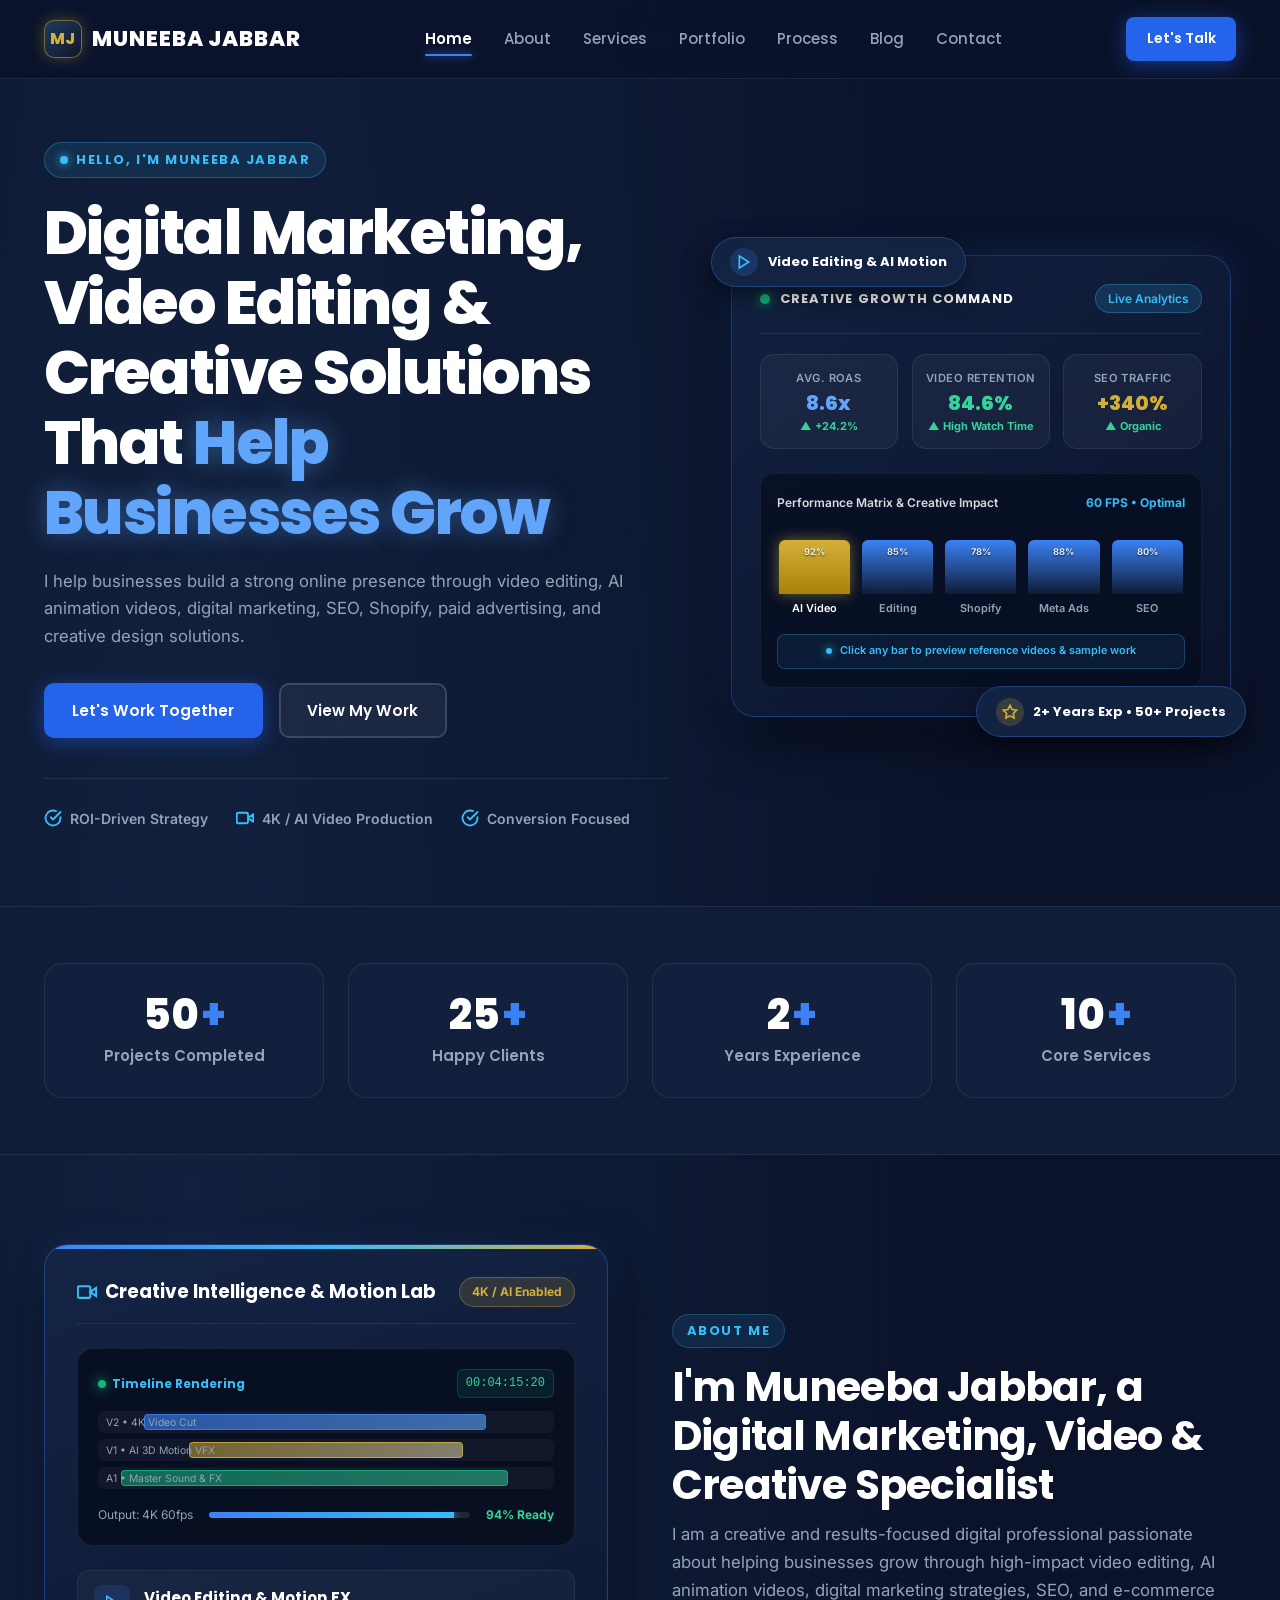
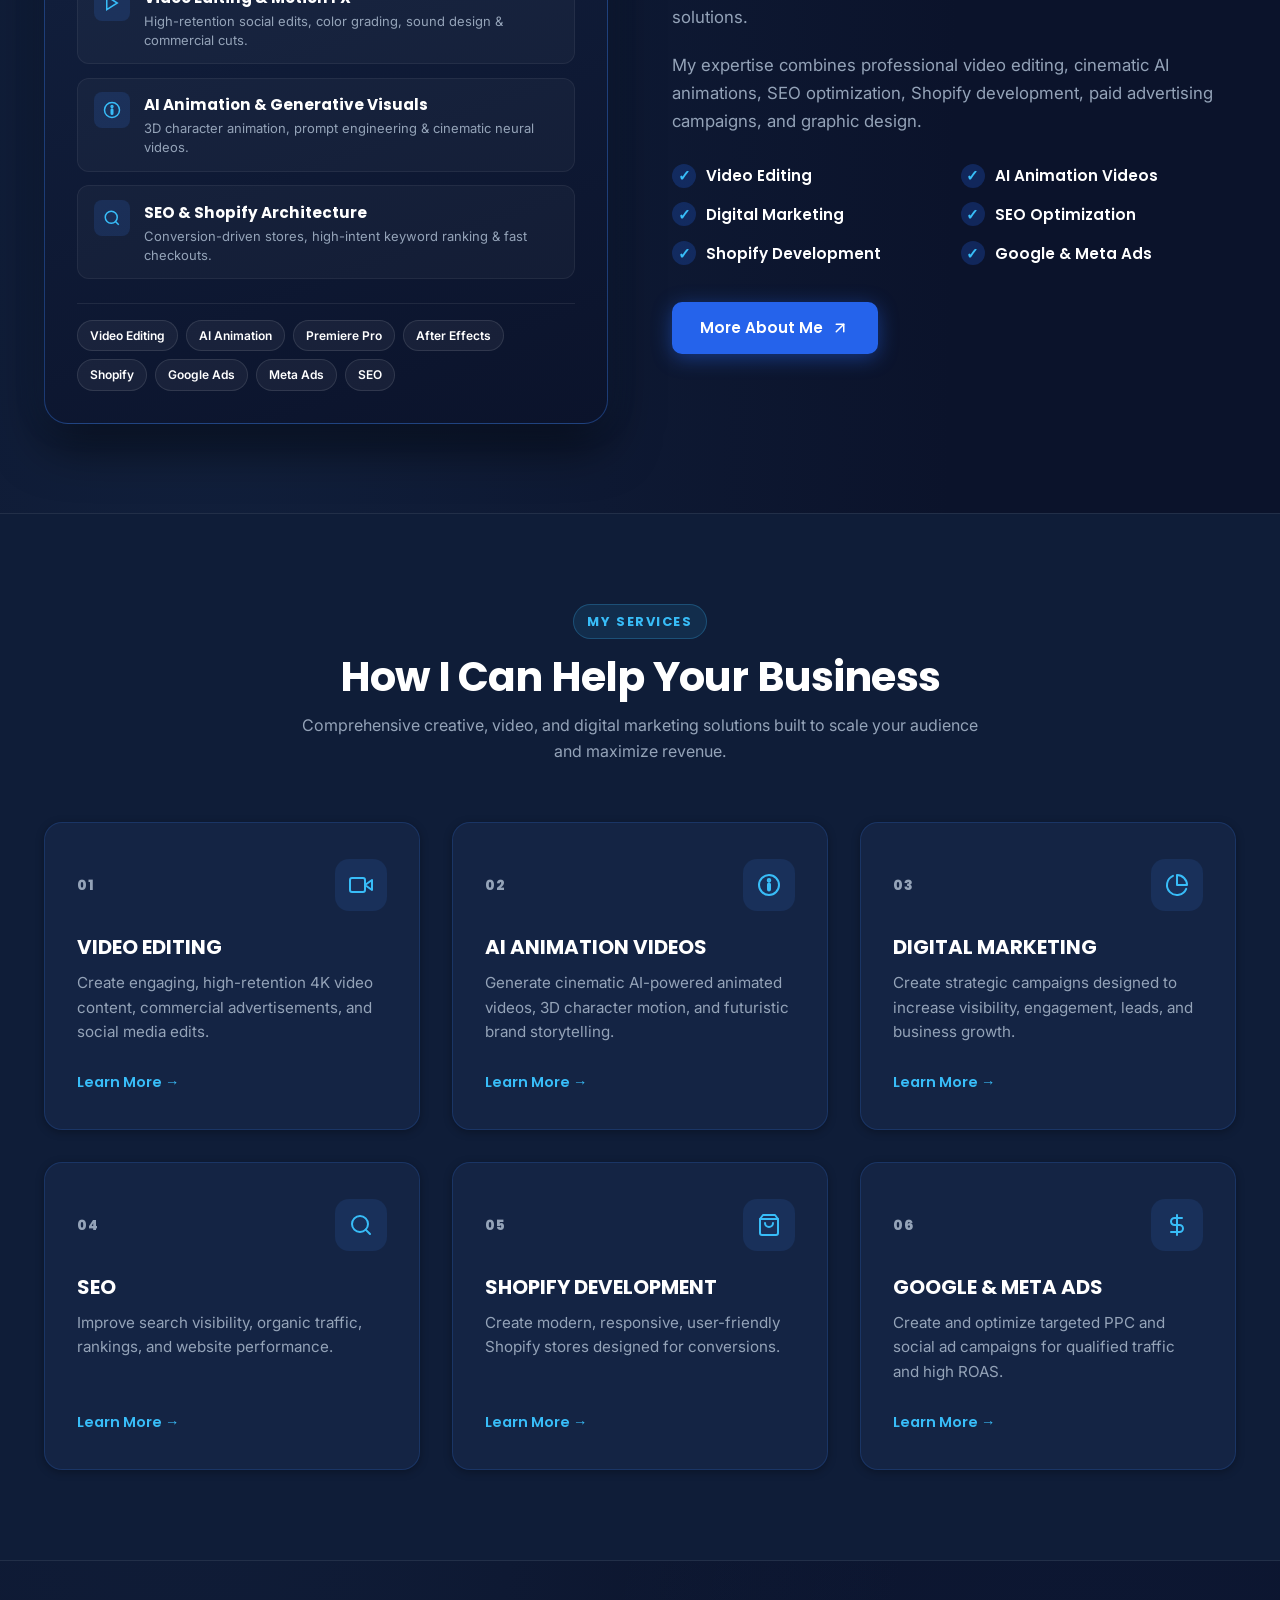
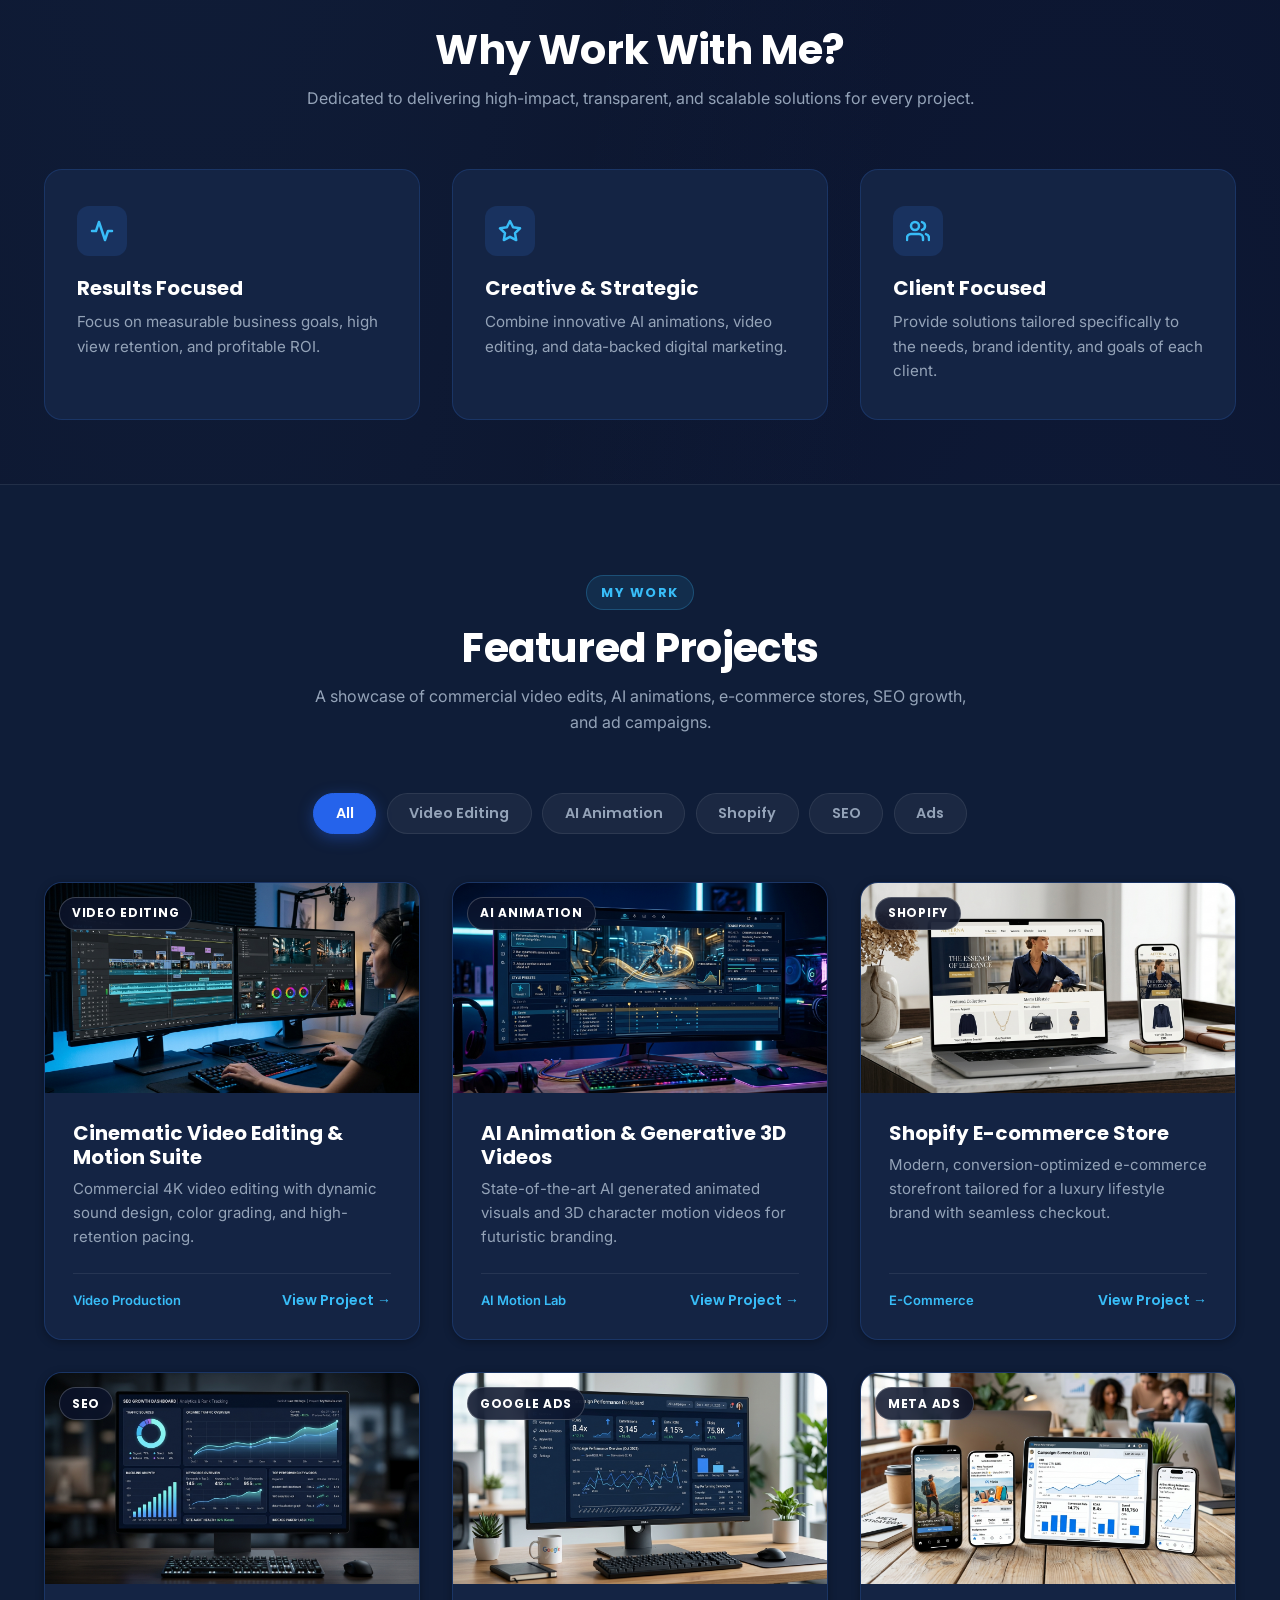
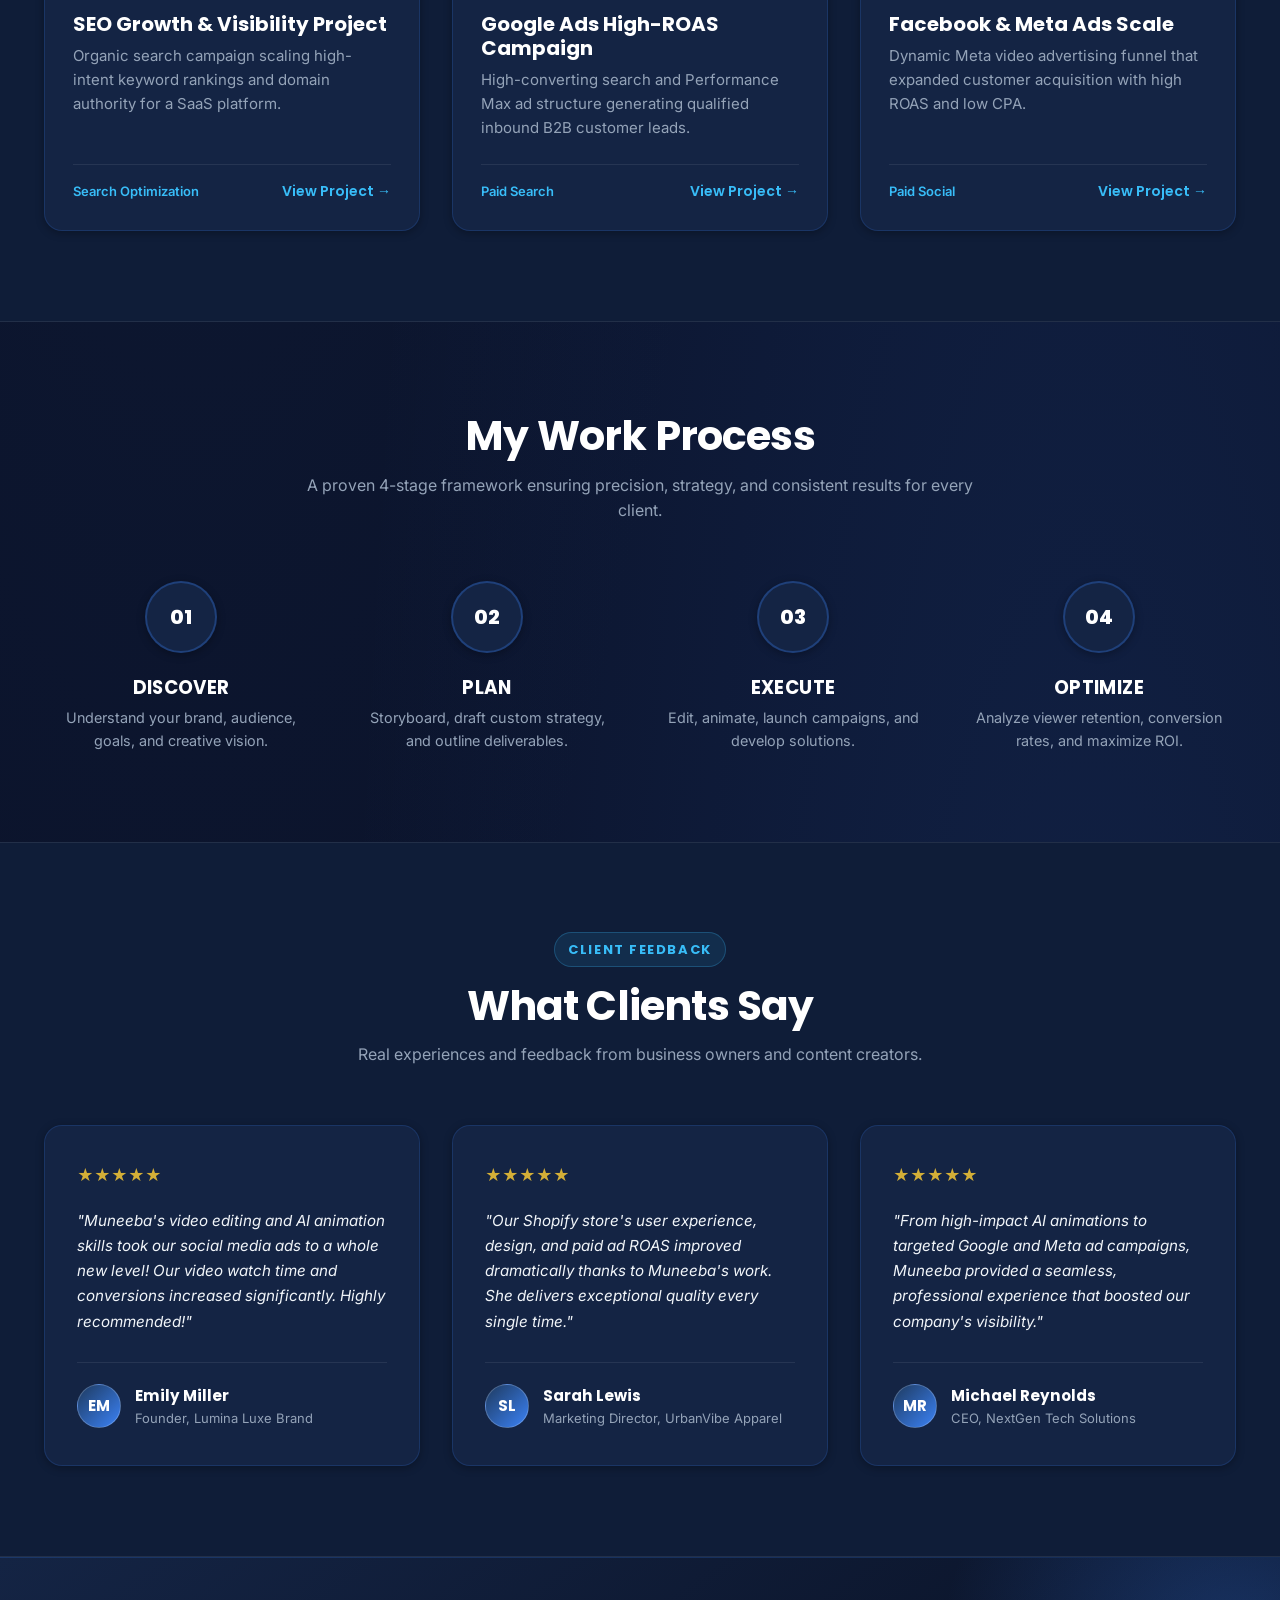
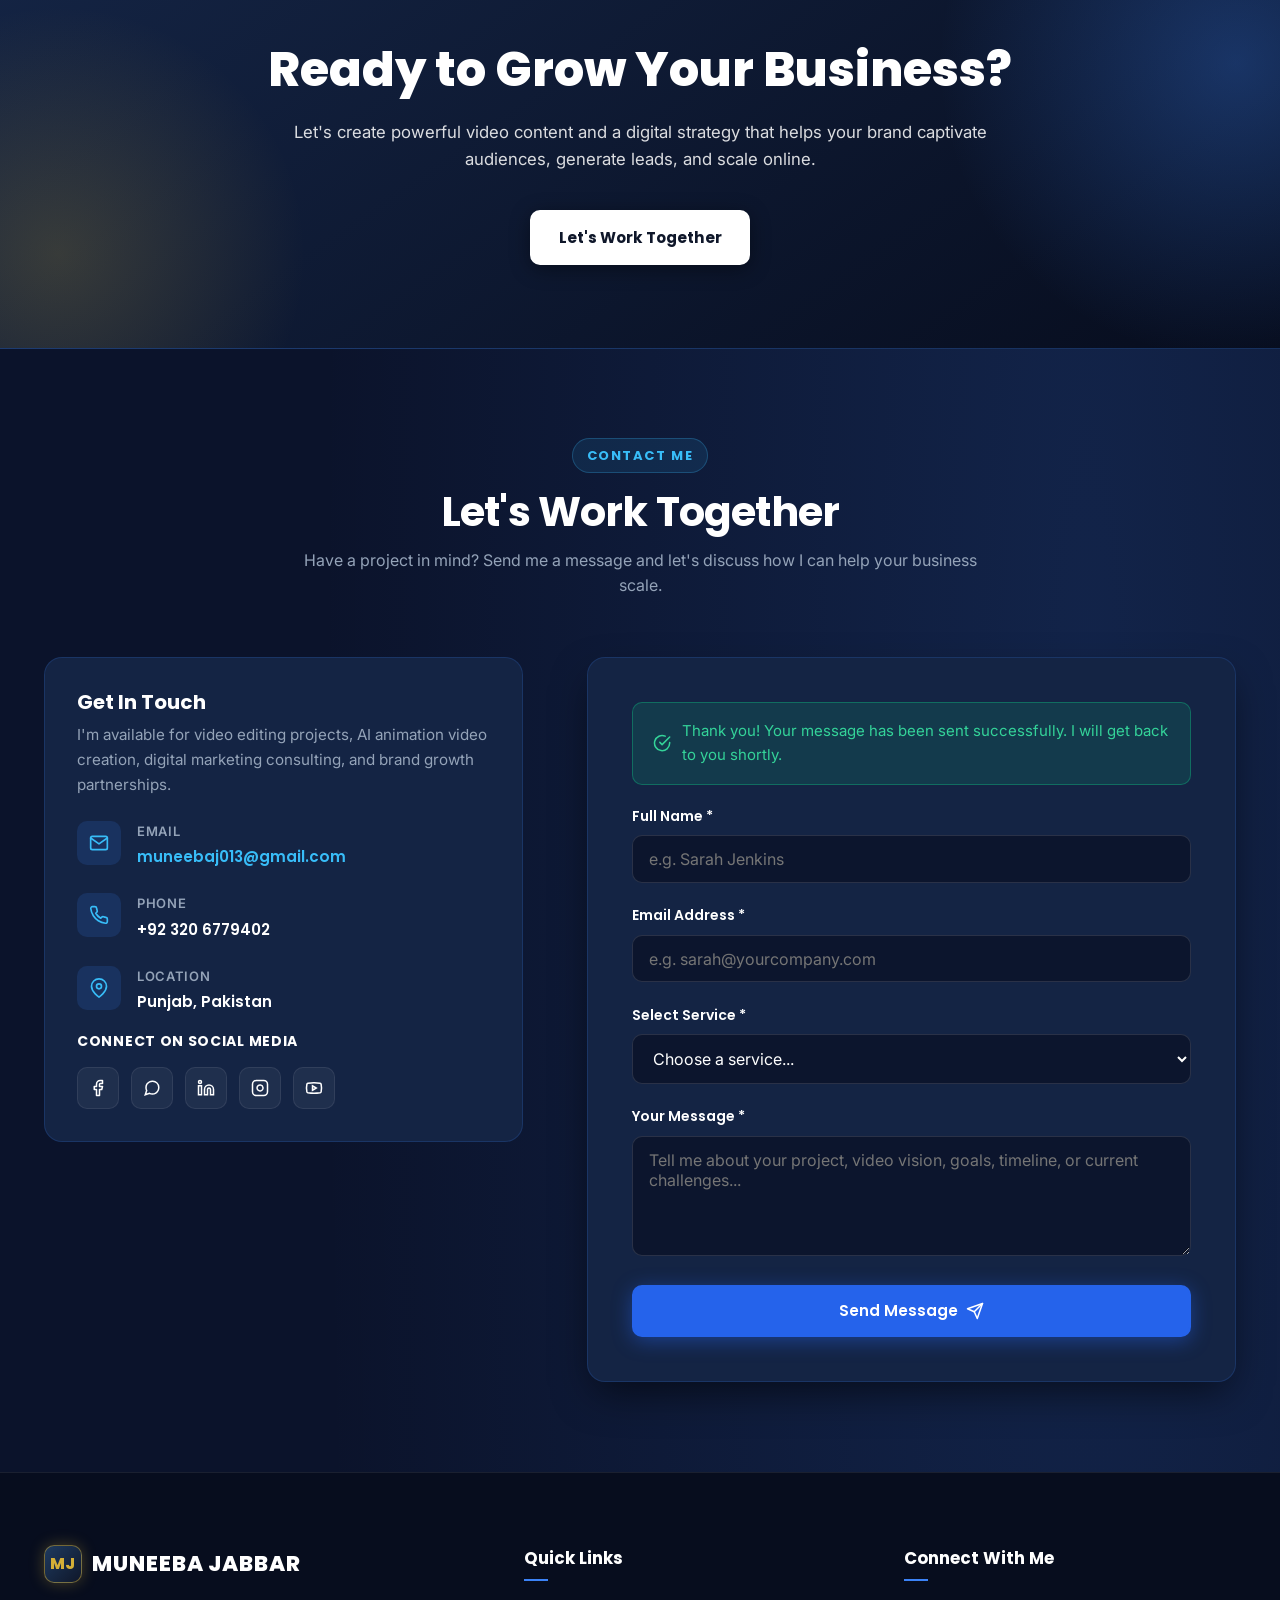
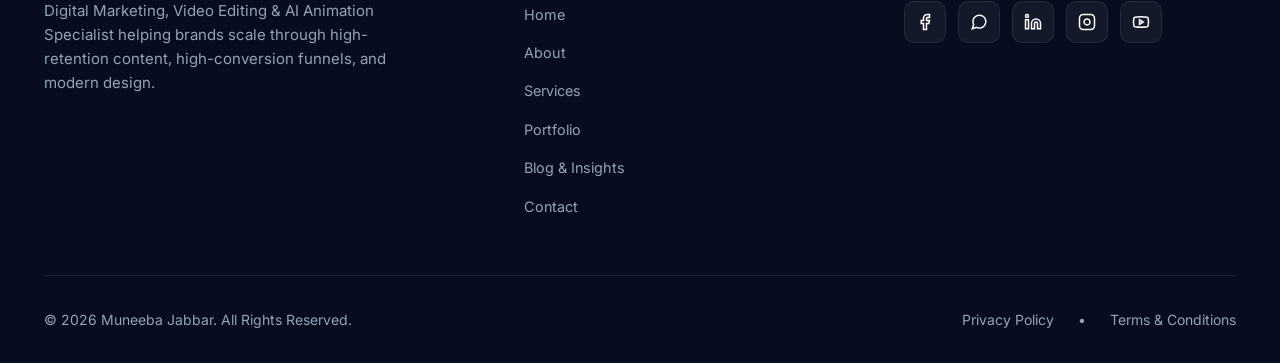
==== commit f25be688: "Add interactive reference video showcase and case study player for Performance Matrix" ====
--- a/index.html
+++ b/index.html
@@ -204,26 +204,41 @@
                   </div>
 
                   <div class="chart-bars-row">
-                    <div class="chart-bar-col highlighted">
-                      <div class="chart-bar-pillar" style="height: 92%;"></div>
+                    <div class="chart-bar-col highlighted" data-matrix-tab="ai-video" role="button" tabindex="0" title="Click to view AI Video references">
+                      <div class="chart-bar-pillar" style="height: 92%;">
+                        <span class="chart-bar-pct">92%</span>
+                      </div>
                       <span class="chart-bar-label">AI Video</span>
                     </div>
-                    <div class="chart-bar-col">
-                      <div class="chart-bar-pillar" style="height: 85%;"></div>
+                    <div class="chart-bar-col" data-matrix-tab="editing" role="button" tabindex="0" title="Click to view Video Editing references">
+                      <div class="chart-bar-pillar" style="height: 85%;">
+                        <span class="chart-bar-pct">85%</span>
+                      </div>
                       <span class="chart-bar-label">Editing</span>
                     </div>
-                    <div class="chart-bar-col">
-                      <div class="chart-bar-pillar" style="height: 78%;"></div>
+                    <div class="chart-bar-col" data-matrix-tab="shopify" role="button" tabindex="0" title="Click to view Shopify references">
+                      <div class="chart-bar-pillar" style="height: 78%;">
+                        <span class="chart-bar-pct">78%</span>
+                      </div>
                       <span class="chart-bar-label">Shopify</span>
                     </div>
-                    <div class="chart-bar-col">
-                      <div class="chart-bar-pillar" style="height: 88%;"></div>
+                    <div class="chart-bar-col" data-matrix-tab="meta-ads" role="button" tabindex="0" title="Click to view Meta Ads references">
+                      <div class="chart-bar-pillar" style="height: 88%;">
+                        <span class="chart-bar-pct">88%</span>
+                      </div>
                       <span class="chart-bar-label">Meta Ads</span>
                     </div>
-                    <div class="chart-bar-col">
-                      <div class="chart-bar-pillar" style="height: 80%;"></div>
+                    <div class="chart-bar-col" data-matrix-tab="seo" role="button" tabindex="0" title="Click to view SEO references">
+                      <div class="chart-bar-pillar" style="height: 80%;">
+                        <span class="chart-bar-pct">80%</span>
+                      </div>
                       <span class="chart-bar-label">SEO</span>
                     </div>
+                  </div>
+
+                  <div class="matrix-chart-hint" id="matrixChartHint" role="button" tabindex="0">
+                    <span class="matrix-hint-pulse"></span>
+                    <span>Click any bar to preview reference videos &amp; sample work</span>
                   </div>
                 </div>
 
@@ -1410,6 +1425,60 @@
         <h4 style="color: #FFFFFF; margin-top: 1rem; margin-bottom: 0.5rem;">Service Engagement</h4>
         <p>Specific project deliverables, milestones, and contractual terms are formalized via custom client agreements prior to project commencement.</p>
       </div>
+  <!-- 8. Matrix Reference Video & Case Study Showcase Modal -->
+  <div class="modal-overlay" id="matrixReferenceModal" role="dialog" aria-modal="true" aria-labelledby="modalMatrixTitle">
+    <div class="modal-box matrix-modal-box">
+      <button class="modal-close-btn" id="closeMatrixModal" aria-label="Close reference modal">&times;</button>
+      
+      <div class="modal-header matrix-modal-header">
+        <div class="matrix-header-top">
+          <span class="modal-tag" id="modalMatrixTag">Reference Work Showcase</span>
+          <span class="matrix-live-pill"><span class="matrix-live-dot"></span> Interactive Video Proof</span>
+        </div>
+        <h3 class="modal-title" id="modalMatrixTitle">AI Video &amp; Animation Showcase</h3>
+        <p class="matrix-modal-subtitle" id="modalMatrixSubtitle">
+          Explore sample client deliverables, motion benchmarks, and real campaign results.
+        </p>
+
+        <!-- Category Switcher Tabs -->
+        <div class="matrix-tabs-nav" role="tablist" aria-label="Category Switcher">
+          <button type="button" class="matrix-tab-btn active" data-tab="ai-video" role="tab" aria-selected="true">
+            <span class="matrix-tab-icon">🎬</span> AI Video
+          </button>
+          <button type="button" class="matrix-tab-btn" data-tab="editing" role="tab" aria-selected="false">
+            <span class="matrix-tab-icon">✂️</span> Video Editing
+          </button>
+          <button type="button" class="matrix-tab-btn" data-tab="shopify" role="tab" aria-selected="false">
+            <span class="matrix-tab-icon">🛍️</span> Shopify CRO
+          </button>
+          <button type="button" class="matrix-tab-btn" data-tab="meta-ads" role="tab" aria-selected="false">
+            <span class="matrix-tab-icon">📈</span> Meta Ads
+          </button>
+          <button type="button" class="matrix-tab-btn" data-tab="seo" role="tab" aria-selected="false">
+            <span class="matrix-tab-icon">🚀</span> SEO Growth
+          </button>
+        </div>
+      </div>
+
+      <div class="modal-body matrix-modal-body">
+        
+        <!-- Reference Videos & Media Grid -->
+        <div class="matrix-reference-grid" id="matrixReferenceGrid">
+          <!-- Dynamic Video/Media cards injected via JavaScript -->
+        </div>
+
+        <!-- Strategy & Deliverables Box -->
+        <div class="matrix-strategy-box" id="matrixStrategyBox">
+          <!-- Strategy & tech stack details injected via JavaScript -->
+        </div>
+
+        <!-- Modal Footer Actions -->
+        <div class="matrix-modal-footer">
+          <button type="button" class="btn btn-secondary btn-sm" id="closeMatrixModalBtn">Close Preview</button>
+          <a href="#contact" class="btn btn-primary btn-sm" id="matrixHireCta">Request This Service &rarr;</a>
+        </div>
+
+      </div>
     </div>
   </div>
 
--- a/css/styles.css
+++ b/css/styles.css
@@ -696,7 +696,7 @@
   display: flex;
   align-items: flex-end;
   justify-content: space-between;
-  height: 90px;
+  height: 96px;
   padding-top: 10px;
   gap: 8px;
 }
@@ -709,30 +709,101 @@
   gap: 6px;
   height: 100%;
   justify-content: flex-end;
+  cursor: pointer;
+  position: relative;
+  border-radius: 6px;
+  padding: 4px 2px;
+  transition: transform var(--transition-fast), background-color var(--transition-fast);
+  outline: none;
+}
+
+.chart-bar-col:focus-visible {
+  outline: 2px solid var(--accent-cyan);
+  outline-offset: 2px;
+}
+
+.chart-bar-col:hover {
+  transform: translateY(-4px);
+  background: rgba(255, 255, 255, 0.04);
 }
 
 .chart-bar-pillar {
   width: 100%;
   background: linear-gradient(180deg, var(--secondary) 0%, rgba(30, 58, 95, 0.3) 100%);
-  border-radius: 4px 4px 0 0;
+  border-radius: 6px 6px 0 0;
   transition: all var(--transition-smooth);
   position: relative;
+  display: flex;
+  align-items: flex-start;
+  justify-content: center;
+  overflow: hidden;
+}
+
+.chart-bar-pct {
+  font-size: 0.58rem;
+  font-weight: 700;
+  color: #FFFFFF;
+  margin-top: 4px;
+  opacity: 0.85;
+  transition: opacity var(--transition-fast);
+  text-shadow: 0 1px 2px rgba(0, 0, 0, 0.8);
 }
 
 .chart-bar-col:hover .chart-bar-pillar {
   background: linear-gradient(180deg, var(--highlight) 0%, var(--secondary) 100%);
-  box-shadow: 0 0 15px rgba(212, 175, 55, 0.5);
+  box-shadow: 0 0 18px rgba(212, 175, 55, 0.6);
 }
 
 .chart-bar-col.highlighted .chart-bar-pillar {
   background: linear-gradient(180deg, var(--highlight) 0%, #AA820A 100%);
-  box-shadow: 0 0 12px rgba(212, 175, 55, 0.4);
+  box-shadow: 0 0 14px rgba(212, 175, 55, 0.5);
 }
 
 .chart-bar-label {
-  font-size: 0.65rem;
-  color: var(--text-muted);
-  font-weight: 500;
+  font-size: 0.68rem;
+  color: var(--text-muted);
+  font-weight: 600;
+  transition: color var(--transition-fast);
+  white-space: nowrap;
+}
+
+.chart-bar-col:hover .chart-bar-label,
+.chart-bar-col.highlighted .chart-bar-label {
+  color: #FFFFFF;
+}
+
+/* Matrix Chart Hint Button */
+.matrix-chart-hint {
+  margin-top: 0.75rem;
+  padding: 0.45rem 0.75rem;
+  background: rgba(56, 189, 248, 0.08);
+  border: 1px solid rgba(56, 189, 248, 0.25);
+  border-radius: 8px;
+  display: flex;
+  align-items: center;
+  justify-content: center;
+  gap: 0.5rem;
+  font-size: 0.68rem;
+  color: var(--accent-cyan);
+  font-weight: 600;
+  cursor: pointer;
+  transition: all var(--transition-fast);
+}
+
+.matrix-chart-hint:hover {
+  background: rgba(56, 189, 248, 0.18);
+  border-color: var(--accent-cyan);
+  box-shadow: 0 0 15px rgba(56, 189, 248, 0.3);
+  transform: translateY(-1px);
+}
+
+.matrix-hint-pulse {
+  width: 6px;
+  height: 6px;
+  border-radius: 50%;
+  background: var(--accent-cyan);
+  box-shadow: 0 0 8px var(--accent-cyan);
+  animation: pulseGlow 1.5s infinite;
 }
 
 /* Floating Skill & Motion Badges */
@@ -2408,6 +2479,366 @@
   gap: 1rem;
 }
 
+/* --- Performance Matrix Reference Modal & Interactive Video Showcase --- */
+.matrix-modal-box {
+  max-width: 960px;
+  max-height: 92vh;
+  padding: clamp(1.5rem, 3.5vw, 2.5rem);
+  background: linear-gradient(145deg, #0f1c38 0%, #070d1e 100%);
+  border: 1px solid rgba(56, 189, 248, 0.25);
+  box-shadow: 0 30px 80px rgba(0, 0, 0, 0.85), 0 0 40px rgba(56, 189, 248, 0.2);
+}
+
+.matrix-modal-header {
+  margin-bottom: 1.25rem;
+}
+
+.matrix-header-top {
+  display: flex;
+  align-items: center;
+  justify-content: space-between;
+  flex-wrap: wrap;
+  gap: 0.75rem;
+  margin-bottom: 0.5rem;
+}
+
+.matrix-live-pill {
+  display: inline-flex;
+  align-items: center;
+  gap: 6px;
+  font-size: 0.72rem;
+  font-weight: 700;
+  color: #34D399;
+  background: rgba(52, 211, 153, 0.12);
+  border: 1px solid rgba(52, 211, 153, 0.3);
+  padding: 0.25rem 0.65rem;
+  border-radius: var(--radius-pill);
+}
+
+.matrix-live-dot {
+  width: 6px;
+  height: 6px;
+  border-radius: 50%;
+  background: #34D399;
+  box-shadow: 0 0 8px #34D399;
+  animation: pulseGlow 1.5s infinite;
+}
+
+.matrix-modal-subtitle {
+  color: var(--text-muted);
+  font-size: 0.92rem;
+  margin-bottom: 1.25rem;
+}
+
+/* Category Tabs Nav */
+.matrix-tabs-nav {
+  display: flex;
+  gap: 0.5rem;
+  overflow-x: auto;
+  padding-bottom: 0.5rem;
+  margin-bottom: 1.5rem;
+  border-bottom: 1px solid rgba(255, 255, 255, 0.08);
+  scrollbar-width: thin;
+}
+
+.matrix-tab-btn {
+  display: inline-flex;
+  align-items: center;
+  gap: 0.45rem;
+  padding: 0.55rem 1rem;
+  background: rgba(255, 255, 255, 0.04);
+  border: 1px solid rgba(255, 255, 255, 0.1);
+  border-radius: var(--radius-pill);
+  color: var(--text-muted);
+  font-size: 0.8125rem;
+  font-weight: 600;
+  font-family: var(--font-heading);
+  cursor: pointer;
+  white-space: nowrap;
+  transition: all var(--transition-fast);
+}
+
+.matrix-tab-btn:hover {
+  background: rgba(56, 189, 248, 0.12);
+  border-color: rgba(56, 189, 248, 0.3);
+  color: #FFFFFF;
+}
+
+.matrix-tab-btn.active {
+  background: linear-gradient(135deg, var(--secondary) 0%, #1D4ED8 100%);
+  border-color: var(--accent-cyan);
+  color: #FFFFFF;
+  box-shadow: 0 0 16px rgba(59, 130, 246, 0.4);
+}
+
+/* Reference Video Cards Grid */
+.matrix-reference-grid {
+  display: grid;
+  grid-template-columns: repeat(auto-fit, minmax(320px, 1fr));
+  gap: 1.25rem;
+  margin-bottom: 1.5rem;
+}
+
+.matrix-video-card {
+  background: rgba(20, 36, 68, 0.65);
+  border: 1px solid rgba(255, 255, 255, 0.08);
+  border-radius: 14px;
+  overflow: hidden;
+  transition: all var(--transition-smooth);
+  display: flex;
+  flex-direction: column;
+}
+
+.matrix-video-card:hover {
+  border-color: rgba(56, 189, 248, 0.35);
+  box-shadow: 0 10px 25px rgba(0, 0, 0, 0.4);
+  transform: translateY(-2px);
+}
+
+.matrix-video-player-container {
+  position: relative;
+  width: 100%;
+  aspect-ratio: 16 / 9;
+  background: #060B19;
+  overflow: hidden;
+  cursor: pointer;
+}
+
+.matrix-canvas-player {
+  width: 100%;
+  height: 100%;
+  display: block;
+}
+
+.matrix-video-overlay {
+  position: absolute;
+  inset: 0;
+  background: linear-gradient(180deg, rgba(0, 0, 0, 0.25) 0%, rgba(0, 0, 0, 0.75) 100%);
+  display: flex;
+  flex-direction: column;
+  justify-content: space-between;
+  padding: 0.85rem;
+  transition: opacity var(--transition-fast);
+}
+
+.matrix-video-topbar {
+  display: flex;
+  justify-content: space-between;
+  align-items: center;
+}
+
+.matrix-badge-tag {
+  background: rgba(0, 0, 0, 0.65);
+  backdrop-filter: blur(8px);
+  border: 1px solid rgba(255, 255, 255, 0.15);
+  padding: 0.2rem 0.55rem;
+  border-radius: 4px;
+  font-size: 0.68rem;
+  font-weight: 700;
+  color: var(--highlight);
+  text-transform: uppercase;
+}
+
+.matrix-duration-badge {
+  background: rgba(0, 0, 0, 0.65);
+  padding: 0.2rem 0.5rem;
+  border-radius: 4px;
+  font-size: 0.68rem;
+  font-weight: 600;
+  color: #FFFFFF;
+}
+
+.matrix-play-center {
+  align-self: center;
+  width: 52px;
+  height: 52px;
+  border-radius: 50%;
+  background: rgba(30, 58, 138, 0.85);
+  border: 2px solid var(--accent-cyan);
+  box-shadow: 0 0 20px rgba(56, 189, 248, 0.6);
+  display: flex;
+  align-items: center;
+  justify-content: center;
+  color: #FFFFFF;
+  font-size: 1.25rem;
+  transition: all var(--transition-fast);
+}
+
+.matrix-video-player-container:hover .matrix-play-center {
+  transform: scale(1.1);
+  background: var(--secondary);
+  box-shadow: 0 0 25px rgba(59, 130, 246, 0.8);
+}
+
+.matrix-video-controls {
+  display: flex;
+  align-items: center;
+  gap: 8px;
+}
+
+.matrix-progress-bar {
+  flex: 1;
+  height: 4px;
+  background: rgba(255, 255, 255, 0.2);
+  border-radius: 2px;
+  overflow: hidden;
+  position: relative;
+}
+
+.matrix-progress-fill {
+  height: 100%;
+  width: 0%;
+  background: linear-gradient(90deg, var(--secondary) 0%, var(--highlight) 100%);
+  border-radius: 2px;
+  transition: width 0.1s linear;
+}
+
+.matrix-sound-wave {
+  display: flex;
+  align-items: center;
+  gap: 2px;
+  height: 14px;
+}
+
+.matrix-wave-bar {
+  width: 2.5px;
+  height: 100%;
+  background: var(--accent-cyan);
+  border-radius: 2px;
+  animation: soundBar 1s infinite alternate;
+}
+.matrix-wave-bar:nth-child(2) { animation-delay: 0.2s; }
+.matrix-wave-bar:nth-child(3) { animation-delay: 0.4s; }
+.matrix-wave-bar:nth-child(4) { animation-delay: 0.1s; }
+
+@keyframes soundBar {
+  0% { transform: scaleY(0.3); }
+  100% { transform: scaleY(1); }
+}
+
+.matrix-video-info {
+  padding: 1.15rem;
+  display: flex;
+  flex-direction: column;
+  flex: 1;
+}
+
+.matrix-video-title {
+  font-size: 1.05rem;
+  font-weight: 700;
+  color: #FFFFFF;
+  margin-bottom: 0.4rem;
+}
+
+.matrix-video-desc {
+  font-size: 0.85rem;
+  color: var(--text-muted);
+  line-height: 1.5;
+  margin-bottom: 0.85rem;
+  flex: 1;
+}
+
+.matrix-kpi-chip-row {
+  display: flex;
+  flex-wrap: wrap;
+  gap: 0.5rem;
+}
+
+.matrix-kpi-chip {
+  font-size: 0.72rem;
+  font-weight: 700;
+  padding: 0.25rem 0.6rem;
+  border-radius: 6px;
+  background: rgba(56, 189, 248, 0.12);
+  color: var(--accent-cyan);
+  border: 1px solid rgba(56, 189, 248, 0.25);
+}
+
+.matrix-kpi-chip.gold {
+  background: rgba(212, 175, 55, 0.12);
+  color: var(--highlight);
+  border-color: rgba(212, 175, 55, 0.3);
+}
+
+.matrix-kpi-chip.green {
+  background: rgba(52, 211, 153, 0.12);
+  color: #34D399;
+  border-color: rgba(52, 211, 153, 0.3);
+}
+
+/* Strategy Breakdown Box */
+.matrix-strategy-box {
+  background: rgba(7, 13, 30, 0.6);
+  border: 1px solid rgba(255, 255, 255, 0.08);
+  border-radius: 12px;
+  padding: 1.25rem;
+  margin-bottom: 1.5rem;
+}
+
+.matrix-strategy-title {
+  font-size: 0.92rem;
+  font-weight: 700;
+  color: #FFFFFF;
+  margin-bottom: 0.75rem;
+  display: flex;
+  align-items: center;
+  gap: 0.5rem;
+}
+
+.matrix-deliverables-grid {
+  display: grid;
+  grid-template-columns: repeat(auto-fit, minmax(200px, 1fr));
+  gap: 0.6rem;
+  list-style: none;
+  padding-left: 0;
+  margin: 0;
+}
+
+.matrix-deliverable-item {
+  display: flex;
+  align-items: flex-start;
+  gap: 0.5rem;
+  font-size: 0.8125rem;
+  color: rgba(255, 255, 255, 0.85);
+}
+
+.matrix-deliverable-item svg {
+  color: #34D399;
+  flex-shrink: 0;
+  margin-top: 2px;
+}
+
+.matrix-tools-row {
+  margin-top: 1rem;
+  padding-top: 0.75rem;
+  border-top: 1px solid rgba(255, 255, 255, 0.06);
+  display: flex;
+  align-items: center;
+  flex-wrap: wrap;
+  gap: 0.5rem;
+  font-size: 0.78rem;
+  color: var(--text-muted);
+}
+
+.matrix-tool-tag {
+  background: rgba(255, 255, 255, 0.06);
+  padding: 0.2rem 0.5rem;
+  border-radius: 4px;
+  color: #FFFFFF;
+  font-weight: 500;
+}
+
+/* Modal Footer Actions */
+.matrix-modal-footer {
+  display: flex;
+  justify-content: space-between;
+  align-items: center;
+  border-top: 1px solid rgba(255, 255, 255, 0.1);
+  padding-top: 1.25rem;
+  flex-wrap: wrap;
+  gap: 1rem;
+}
+
 /* Reduced Motion preference */
 @media (prefers-reduced-motion: reduce) {
   *, *::before, *::after {
@@ -2418,3 +2849,4 @@
   }
 }
 
+
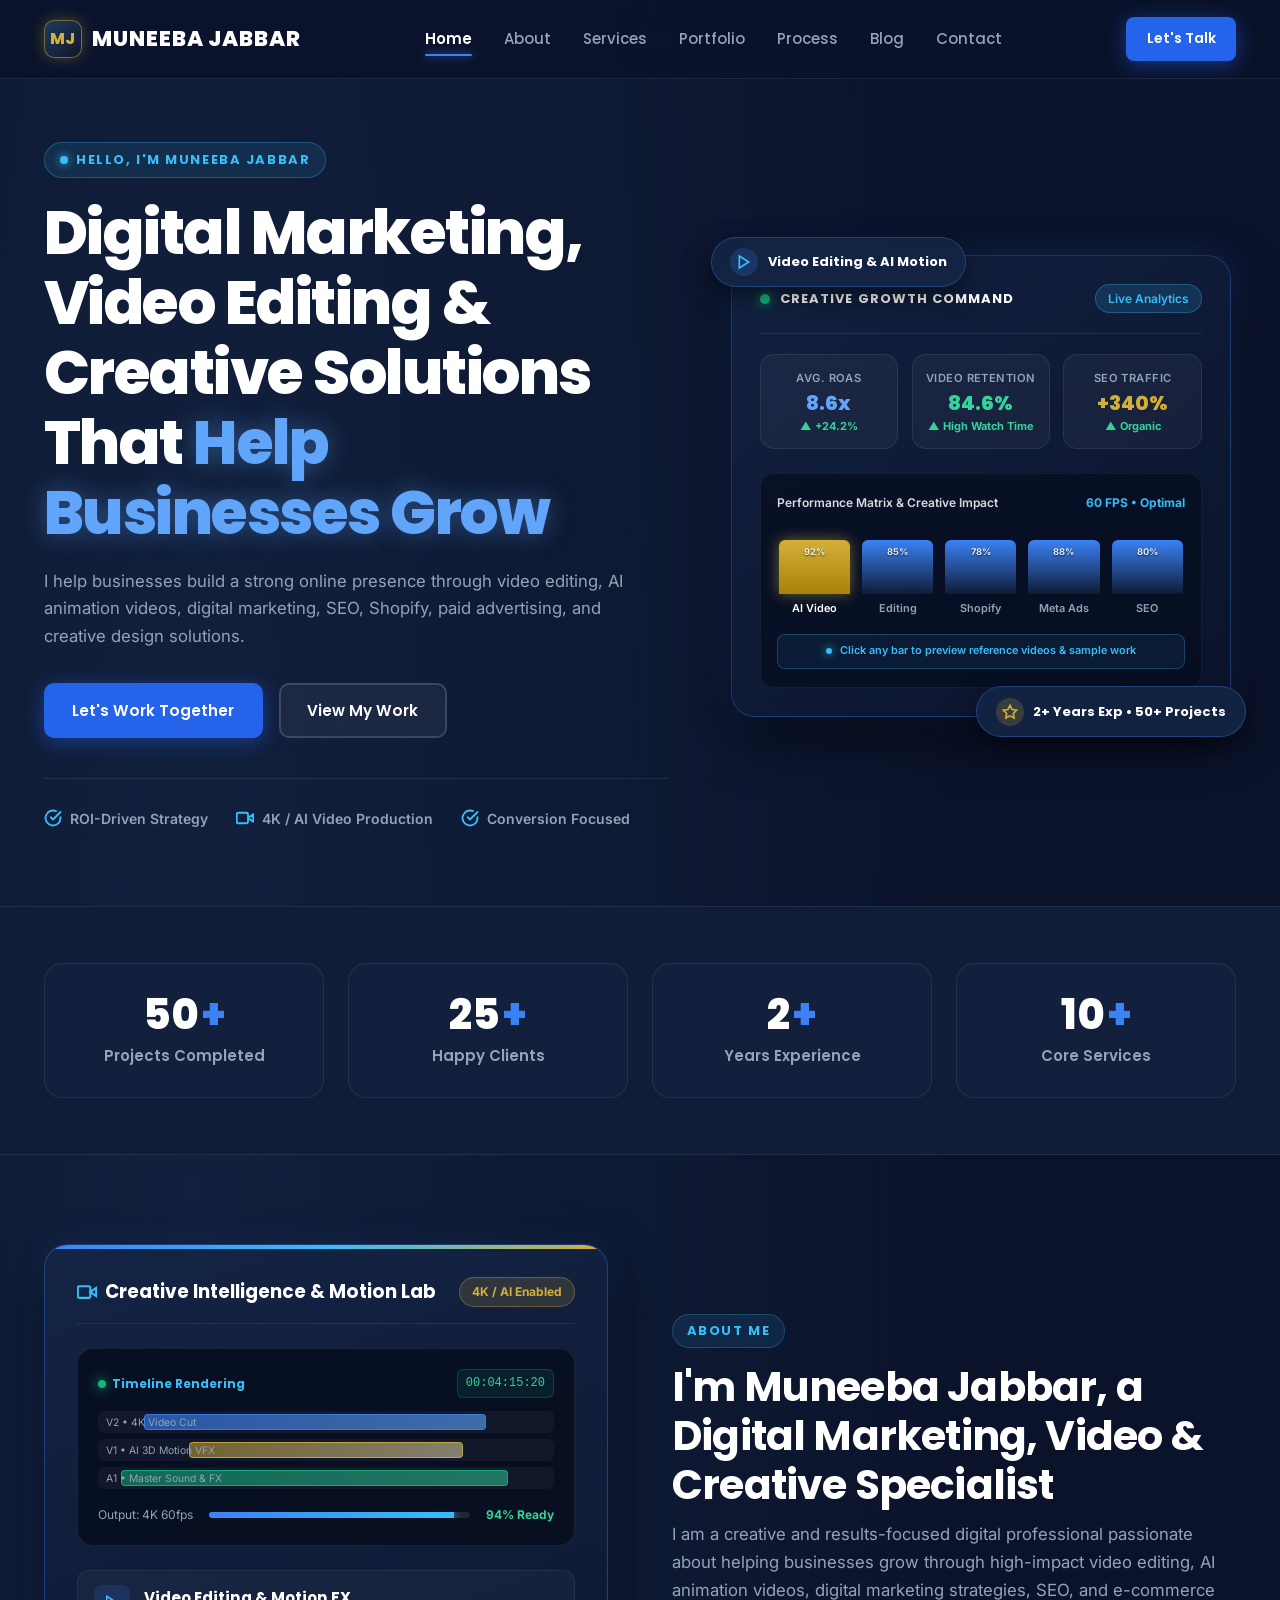
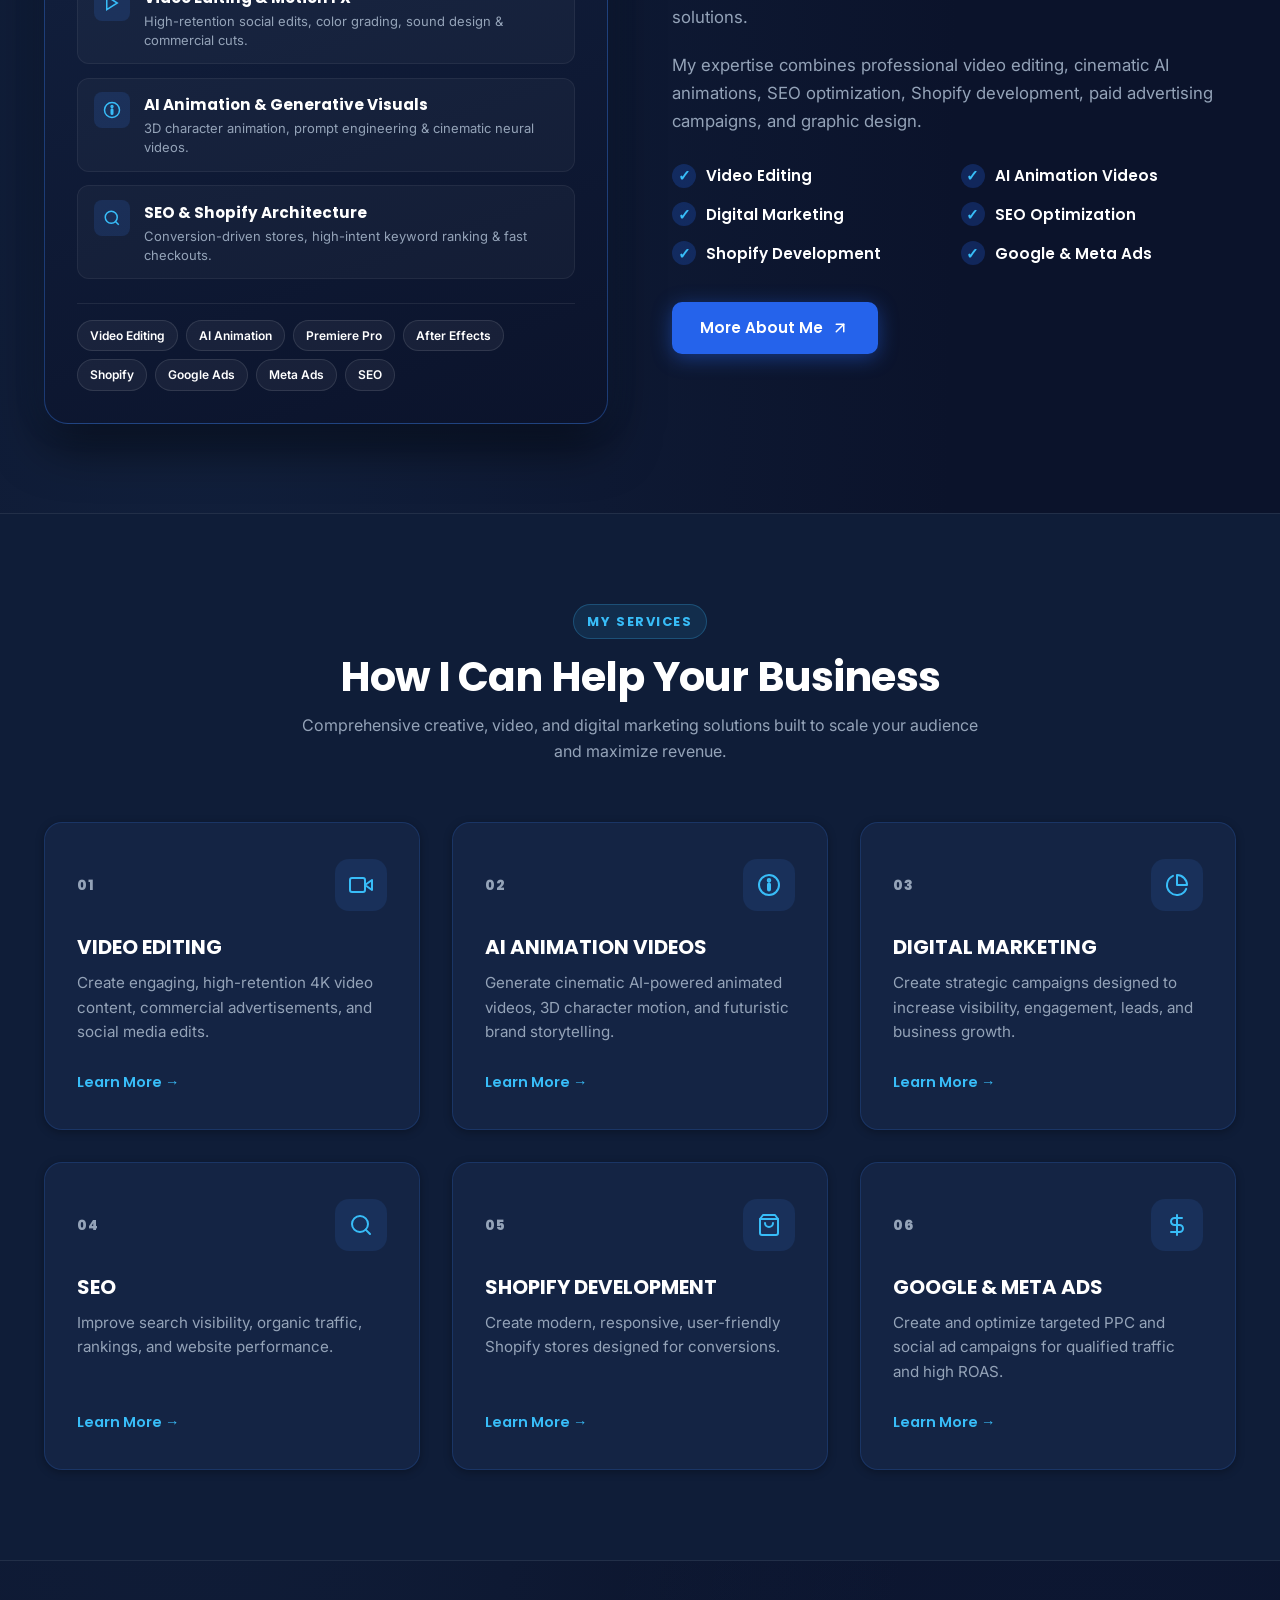
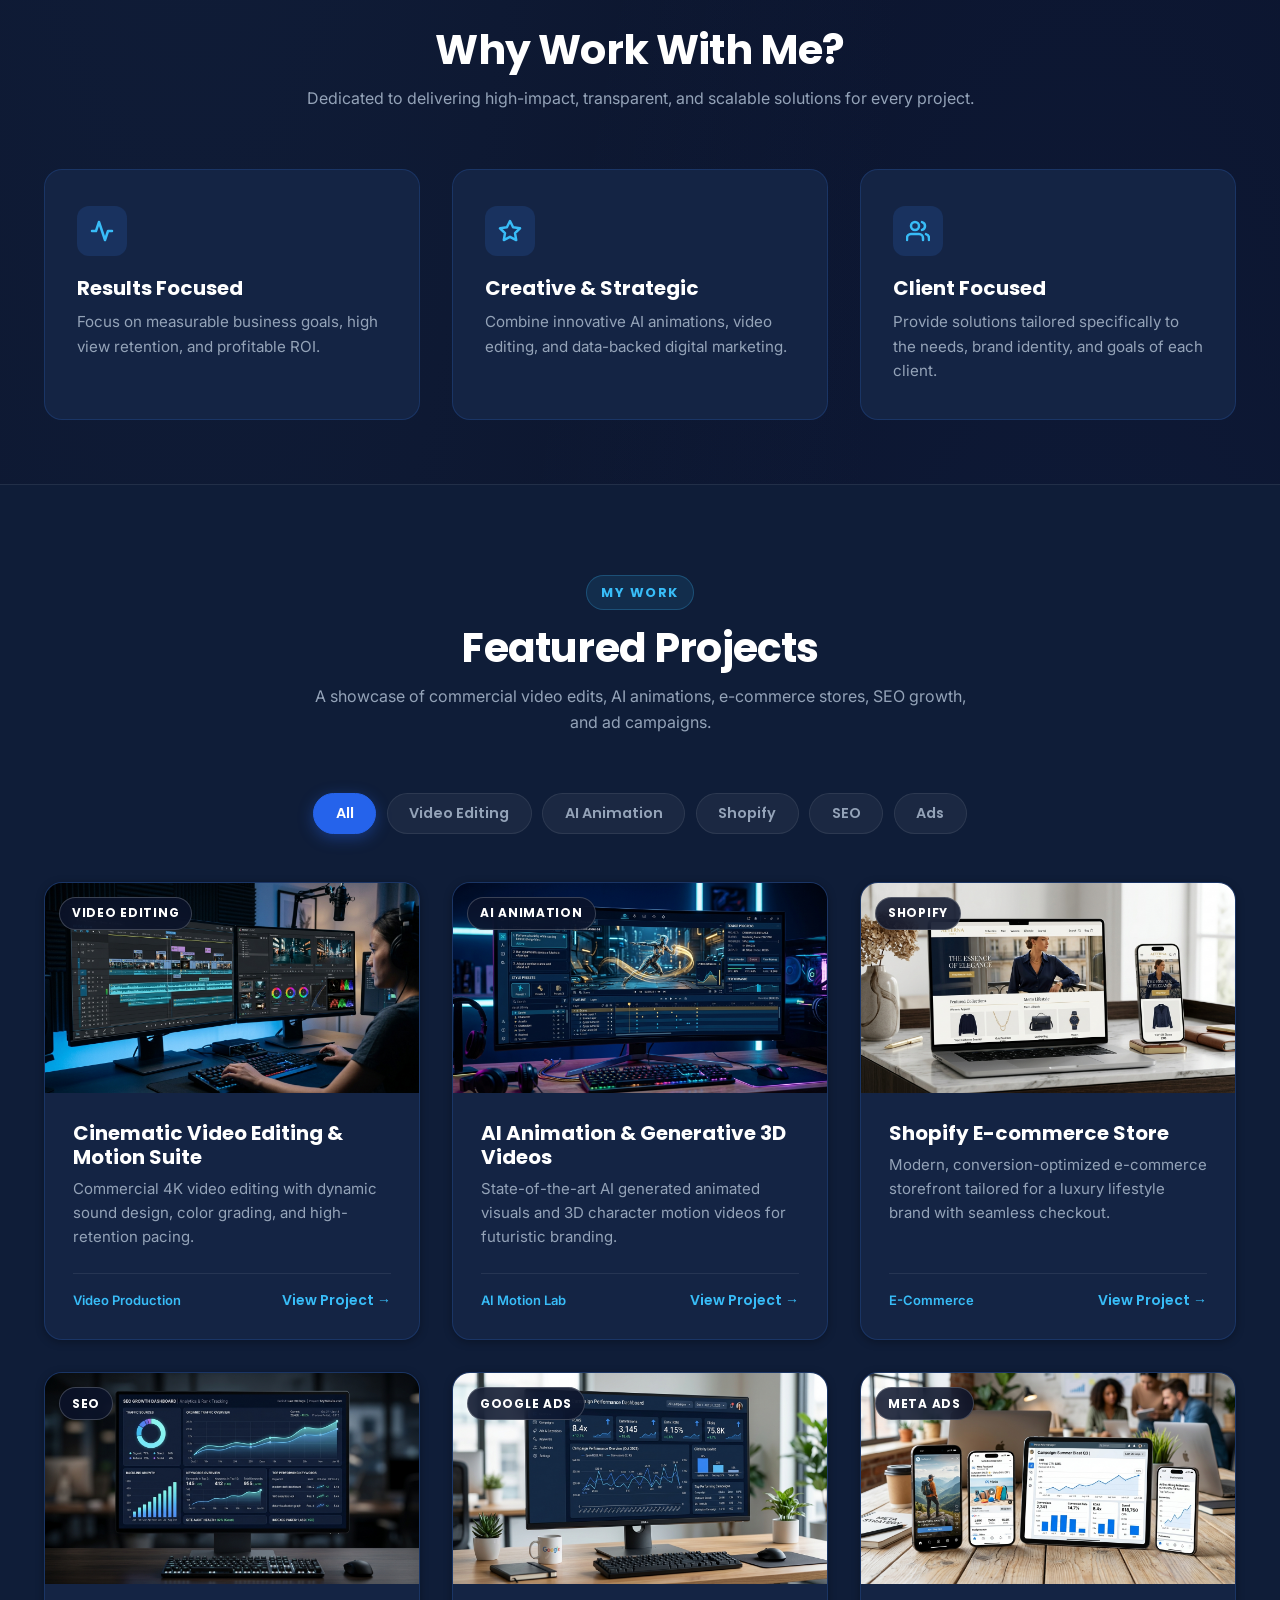
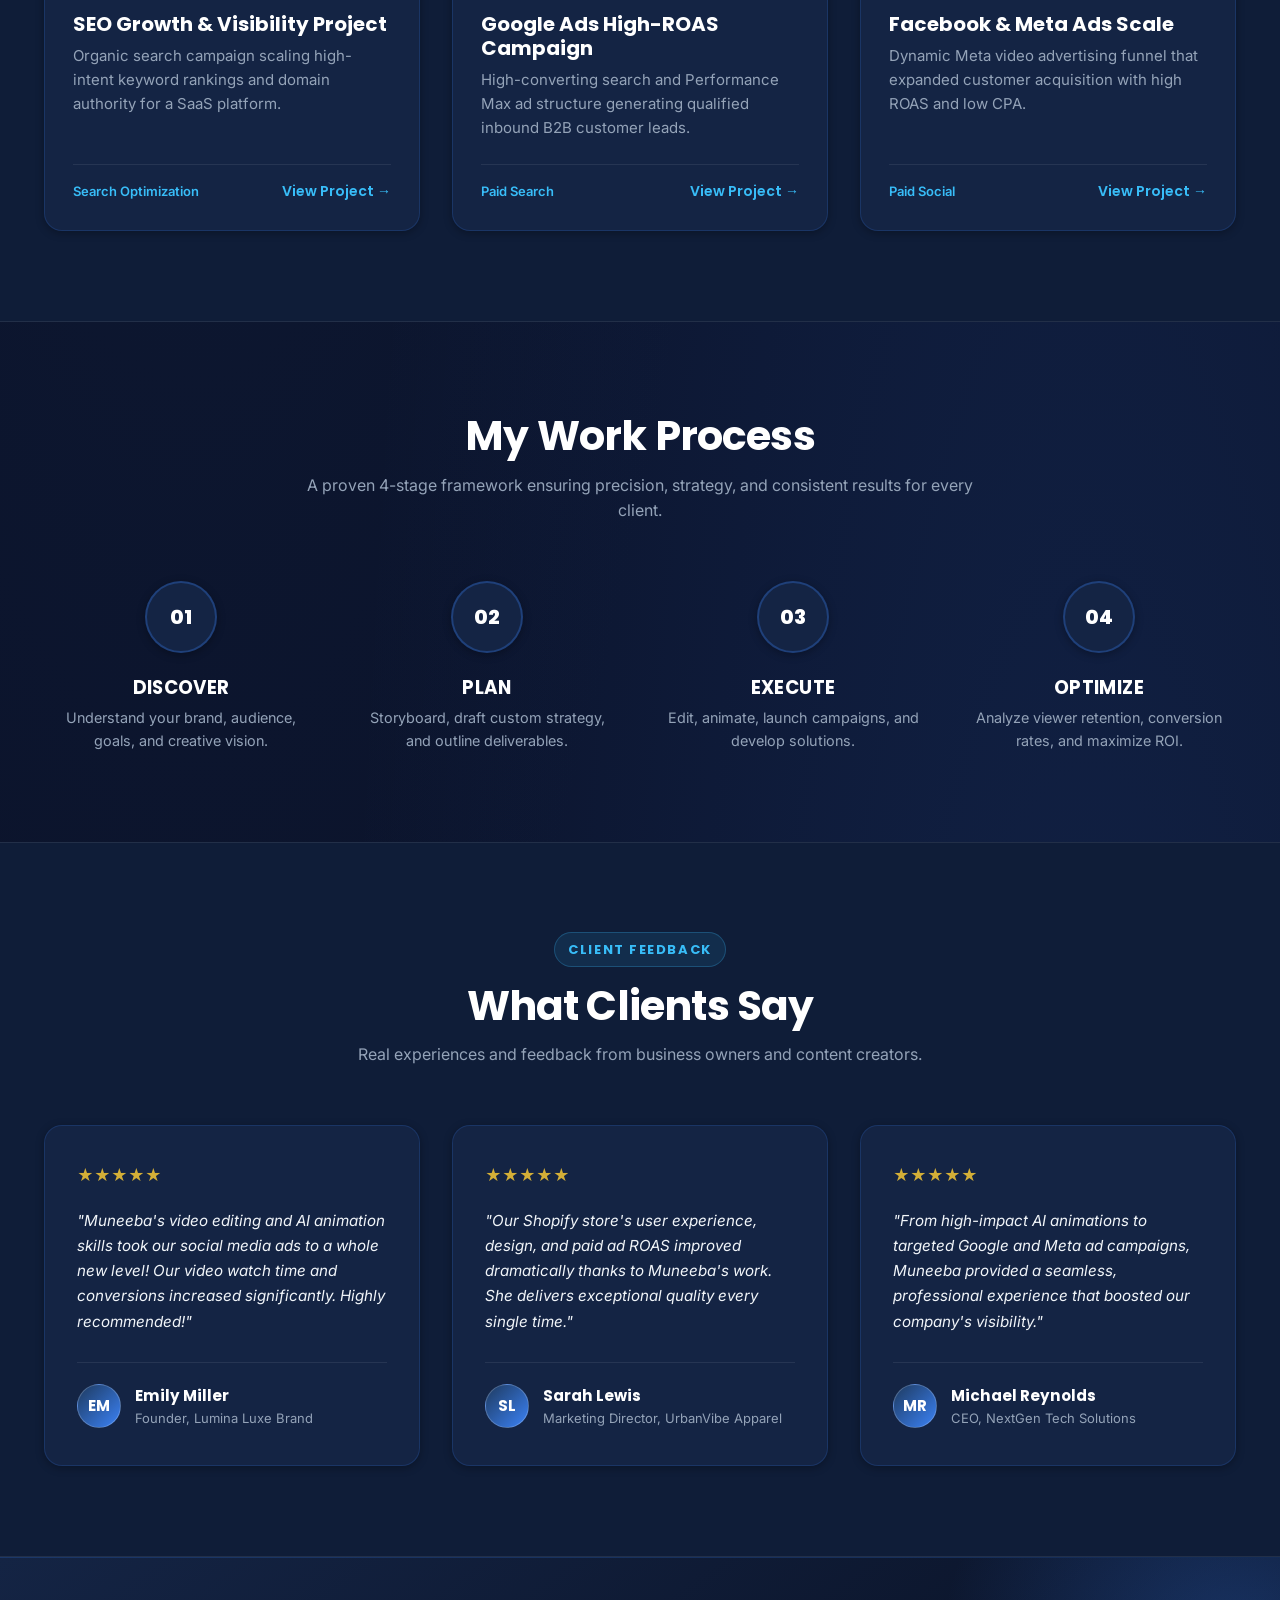
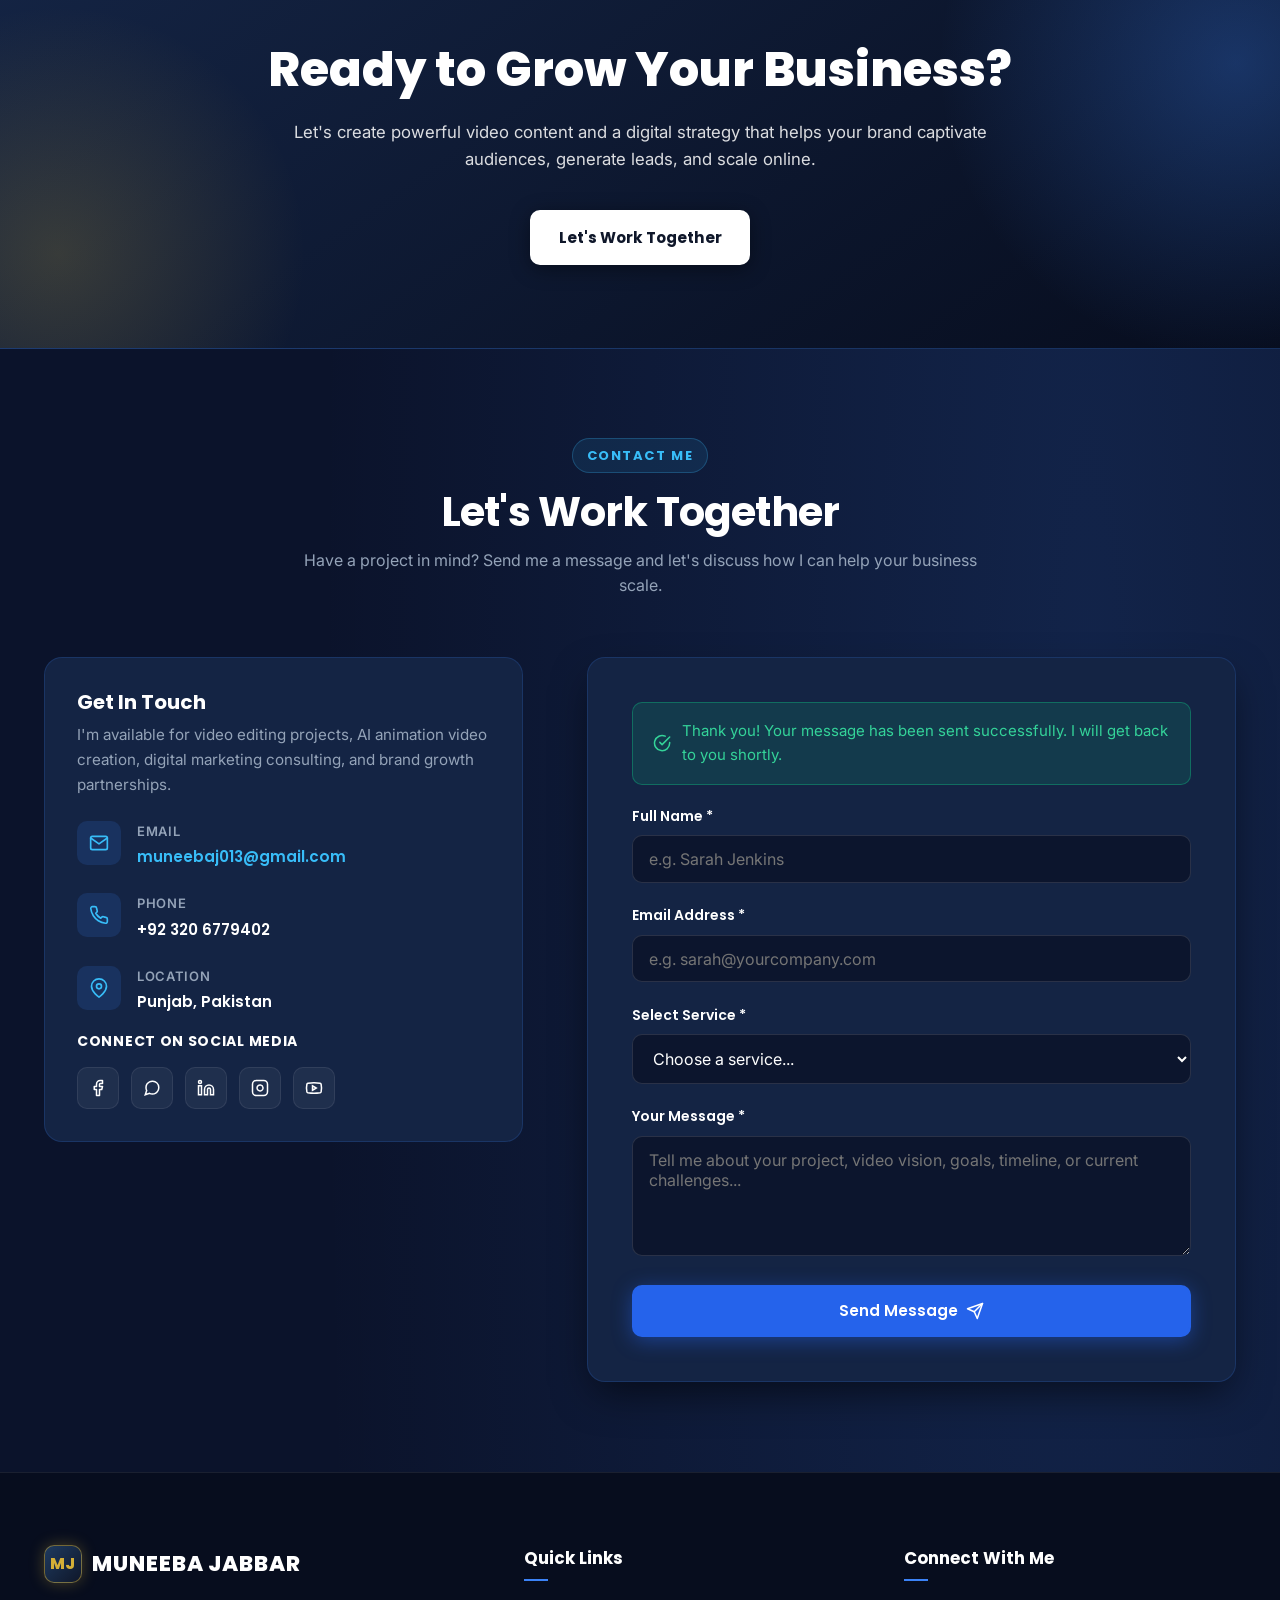
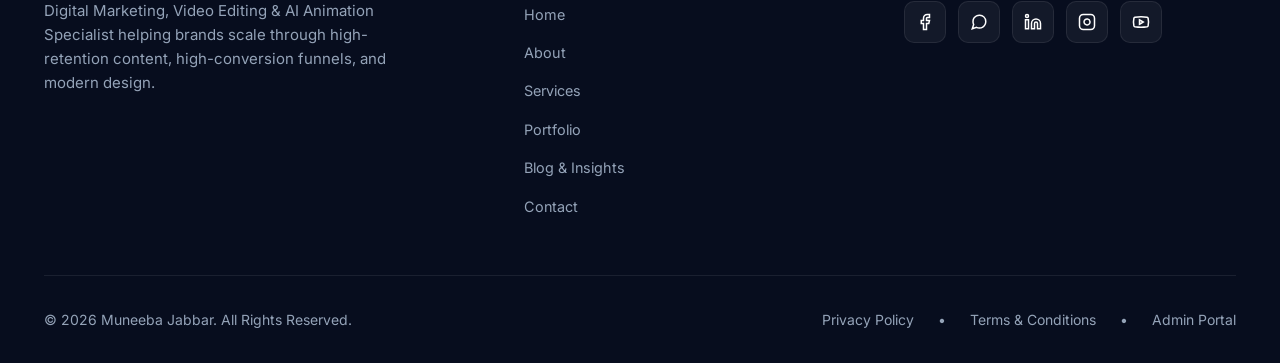
==== commit e97cdefa: "Add Supabase-powered Admin Dashboard and dynamic data synchronization" ====
--- a/index.html
+++ b/index.html
@@ -38,6 +38,9 @@
 
   <!-- Master Stylesheet (Dark Theme) -->
   <link rel="stylesheet" href="css/styles.css">
+
+  <!-- Supabase JS Client for Dynamic Content -->
+  <script src="https://cdn.jsdelivr.net/npm/@supabase/supabase-js@2"></script>
 </head>
 <body>
 
@@ -1079,6 +1082,8 @@
           <button type="button" class="legal-btn" id="openPrivacyBtn">Privacy Policy</button>
           <span>&bull;</span>
           <button type="button" class="legal-btn" id="openTermsBtn">Terms &amp; Conditions</button>
+          <span>&bull;</span>
+          <a href="admin.html" class="legal-btn" style="text-decoration: none; color: inherit;" title="Access Admin Portal">Admin Portal</a>
         </div>
       </div>
 
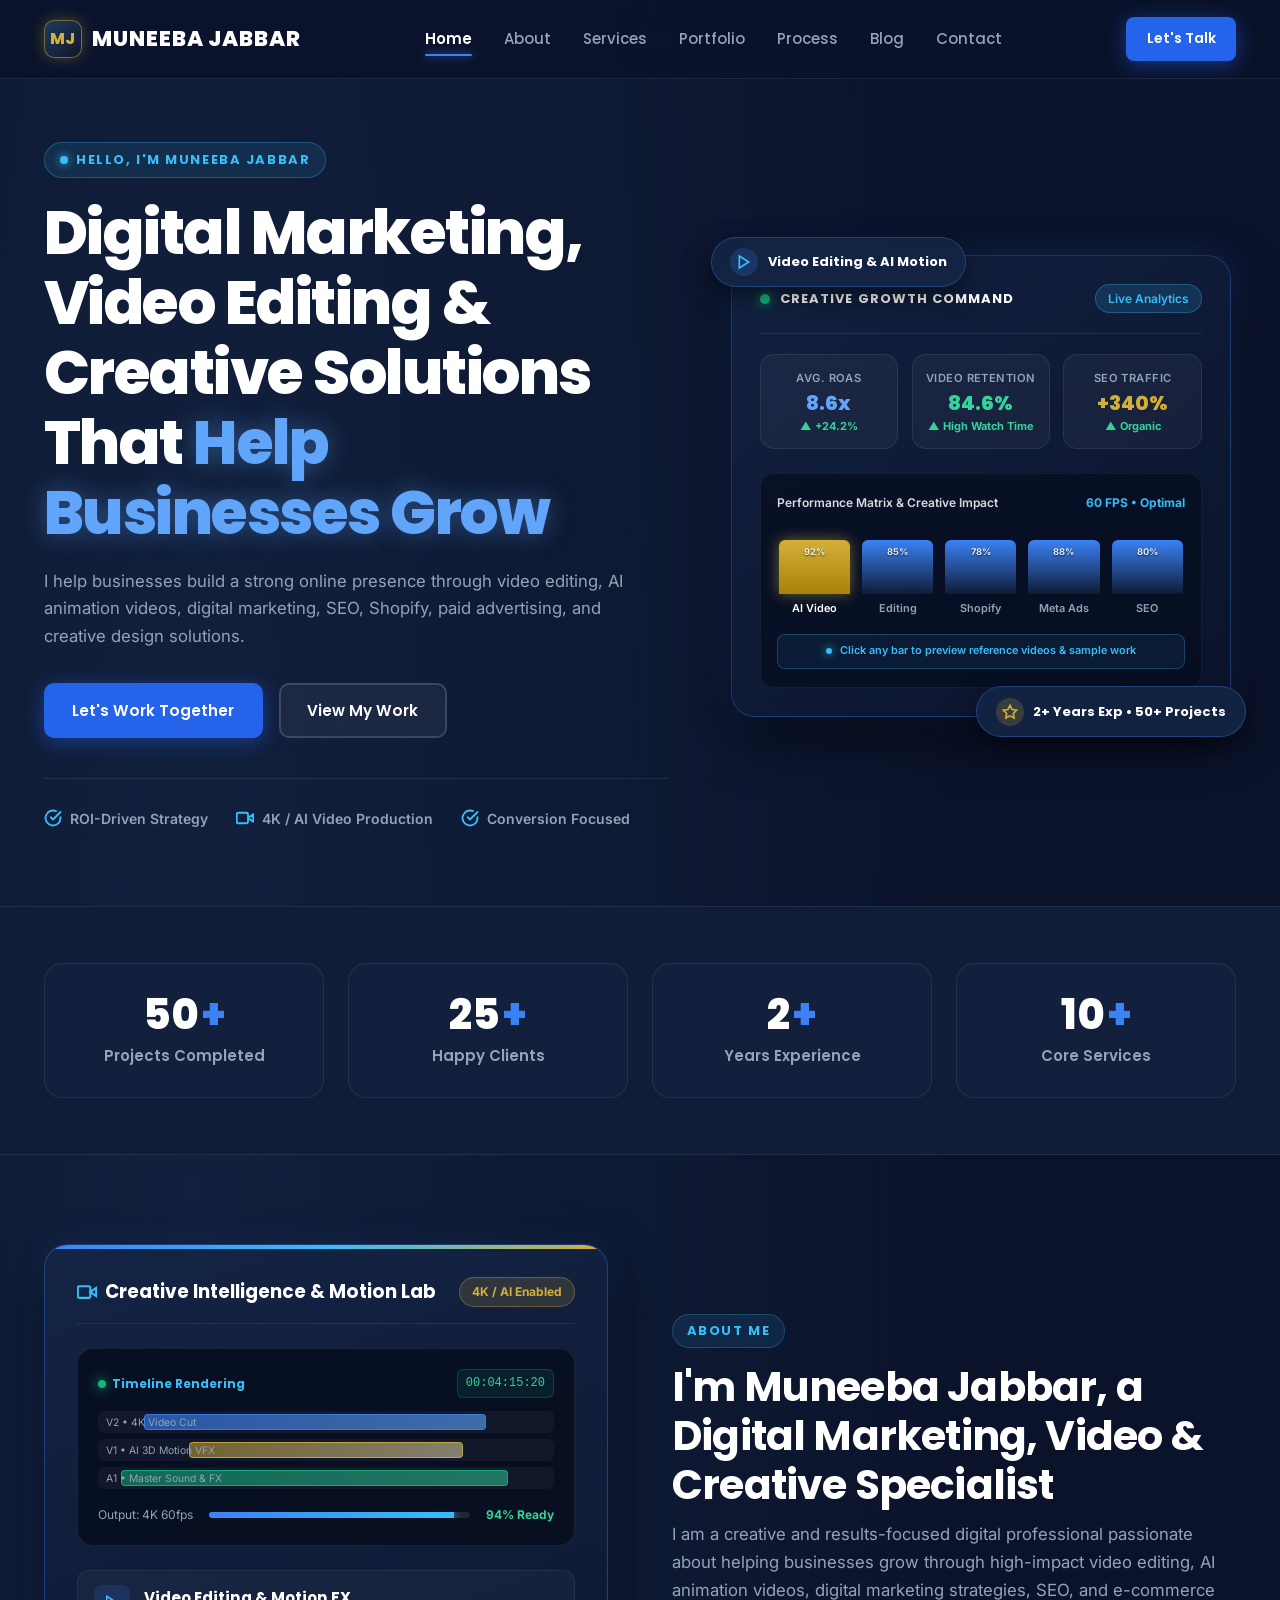
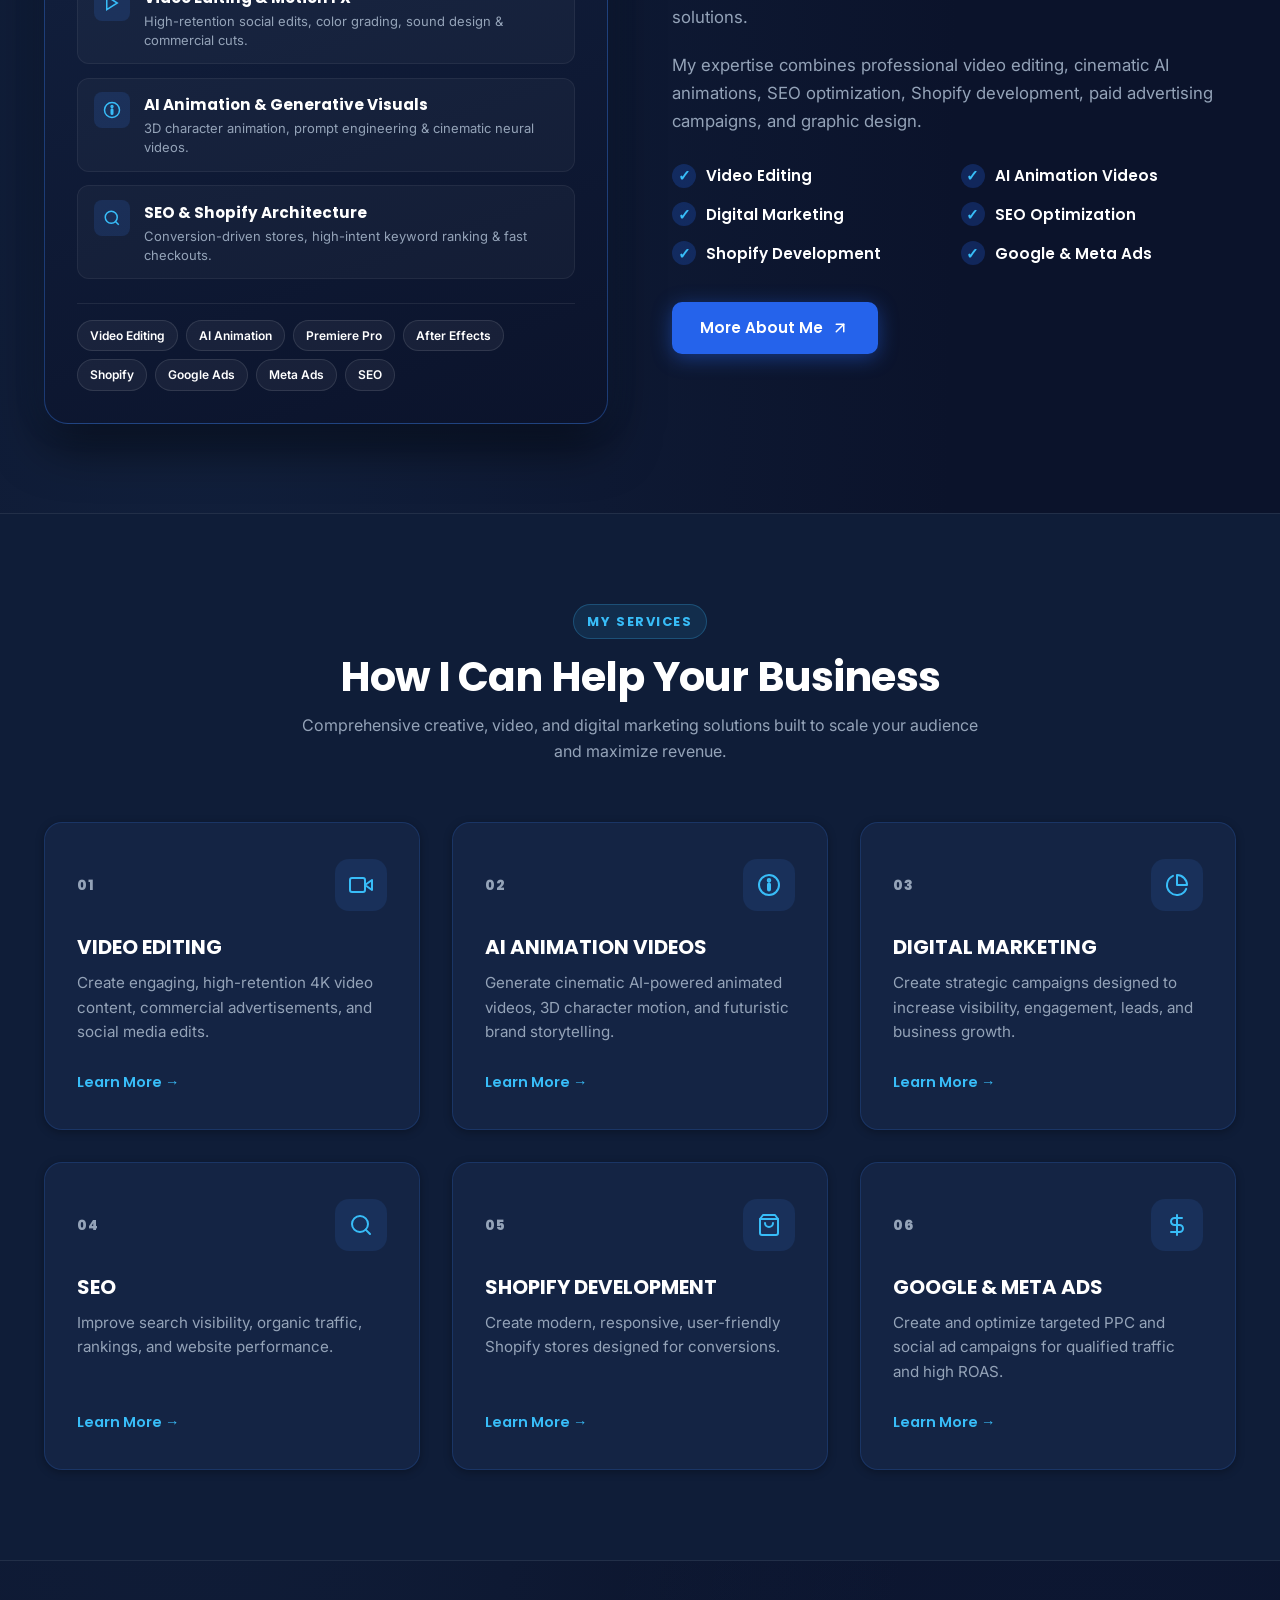
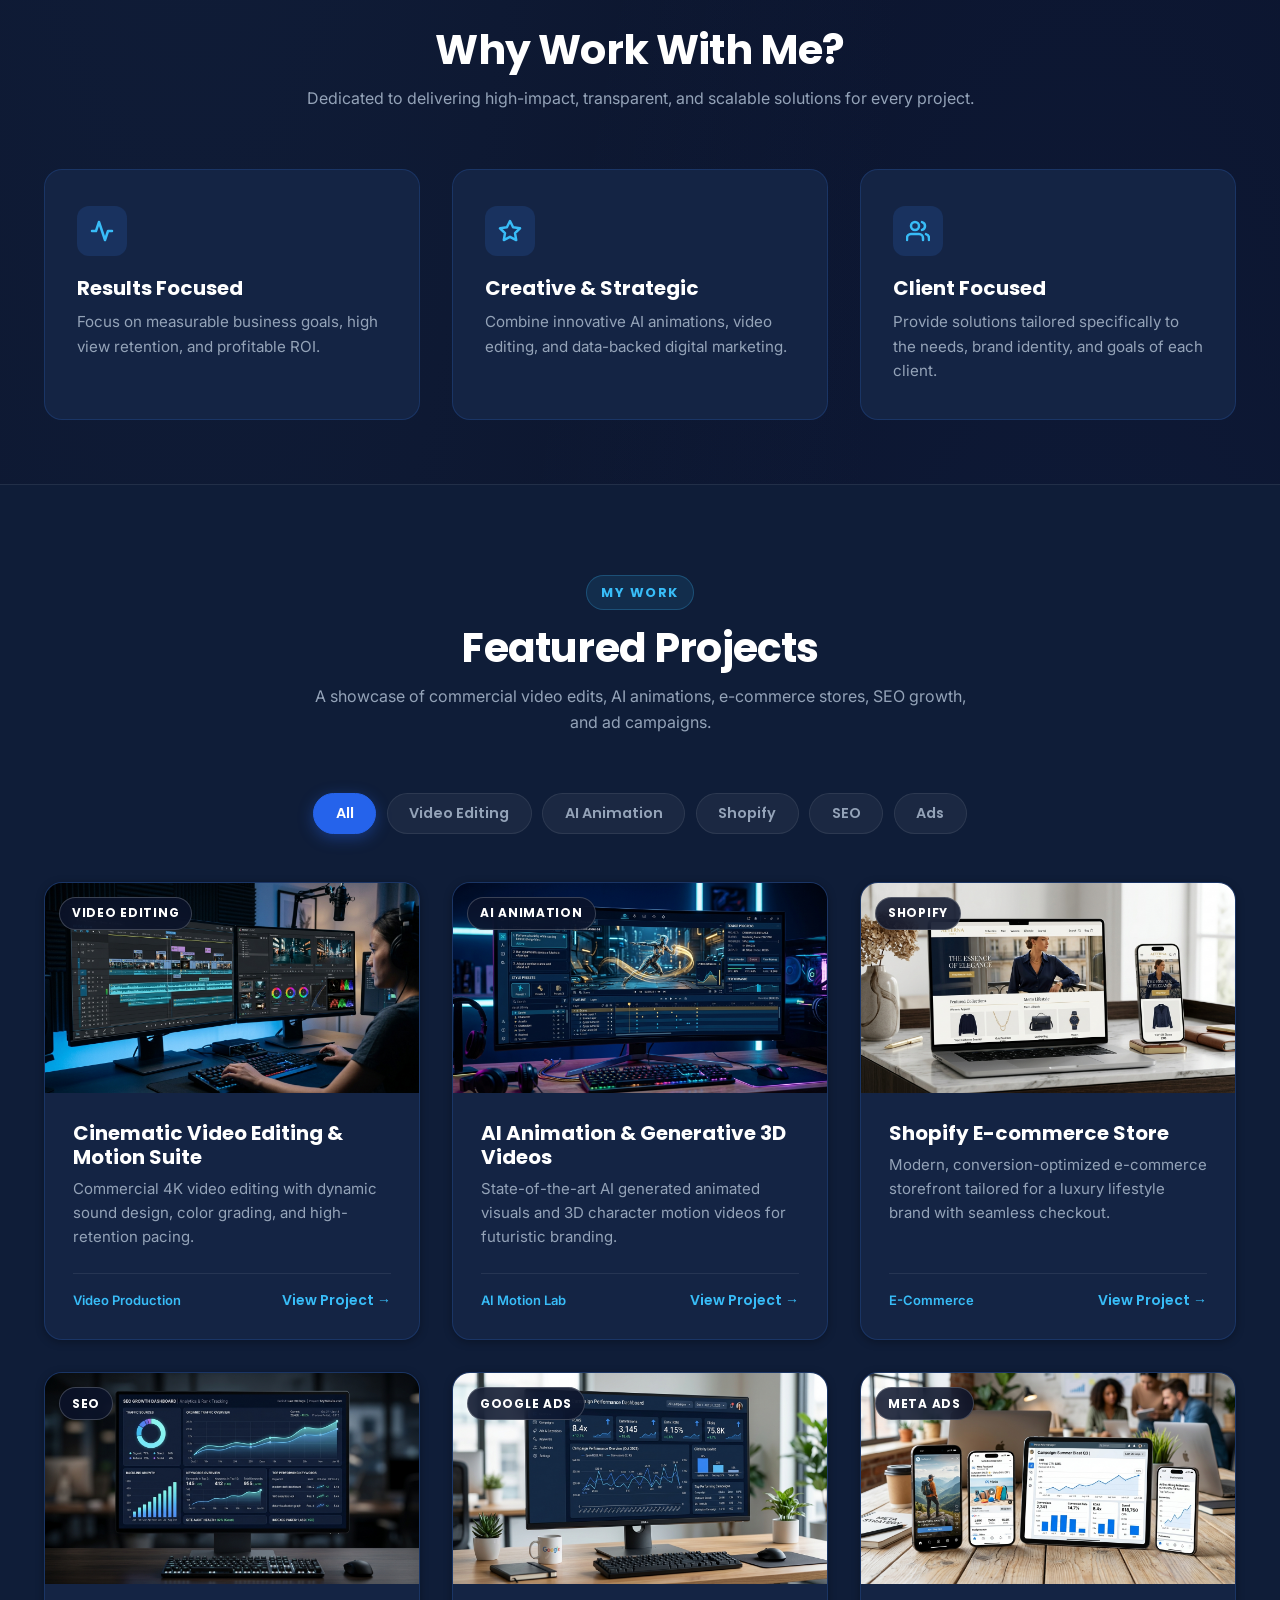
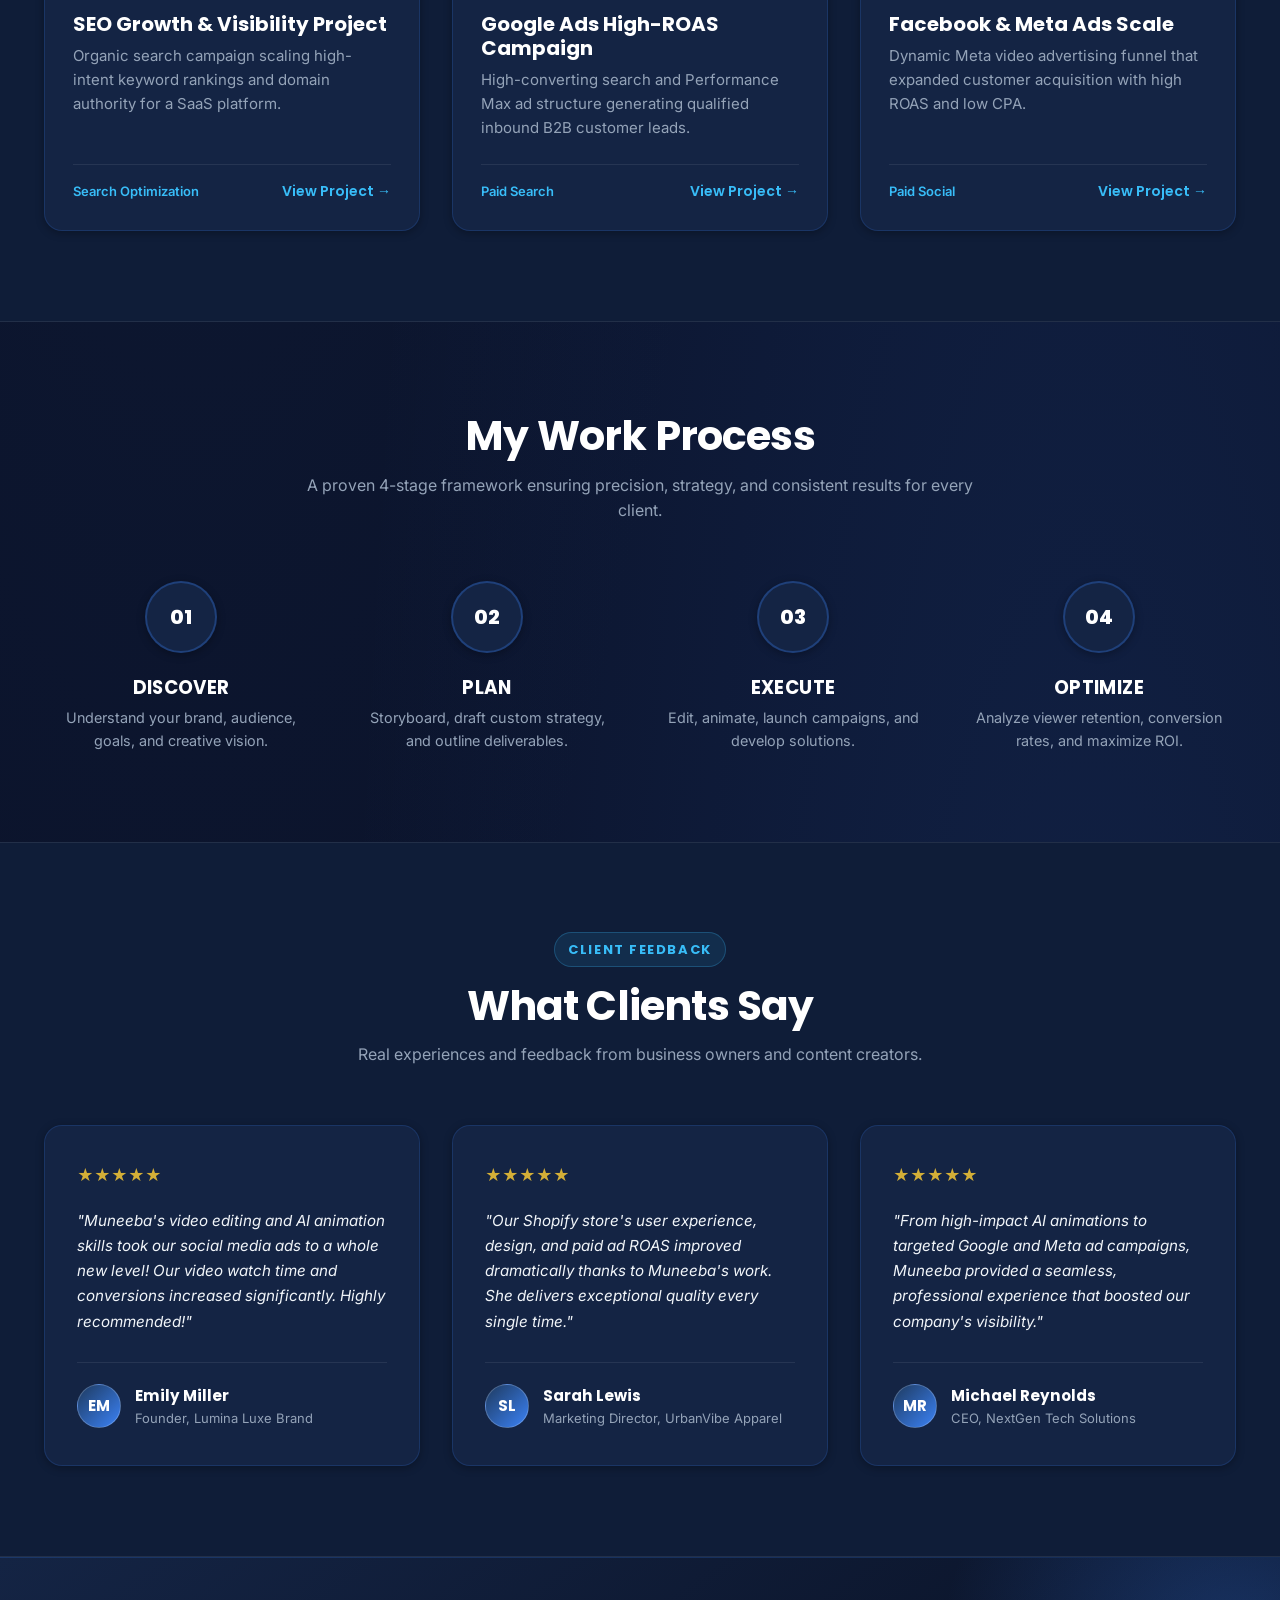
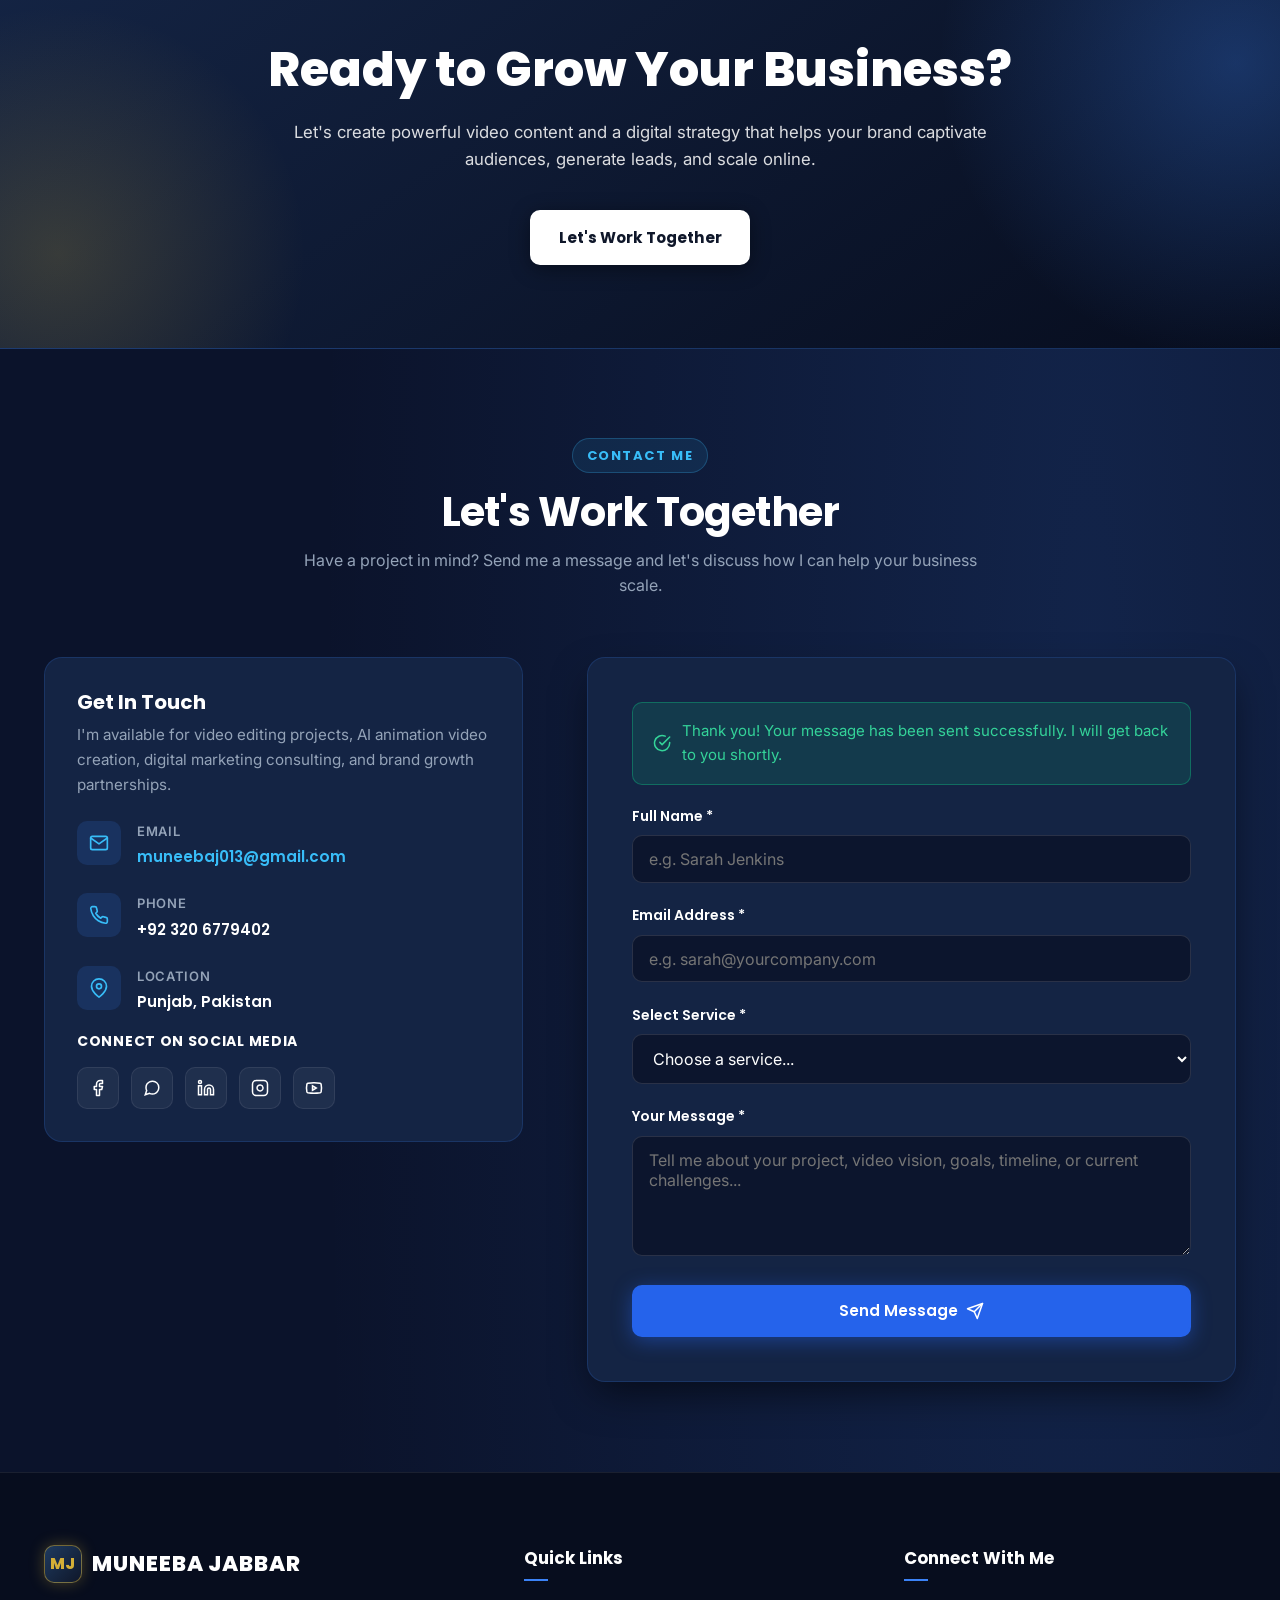
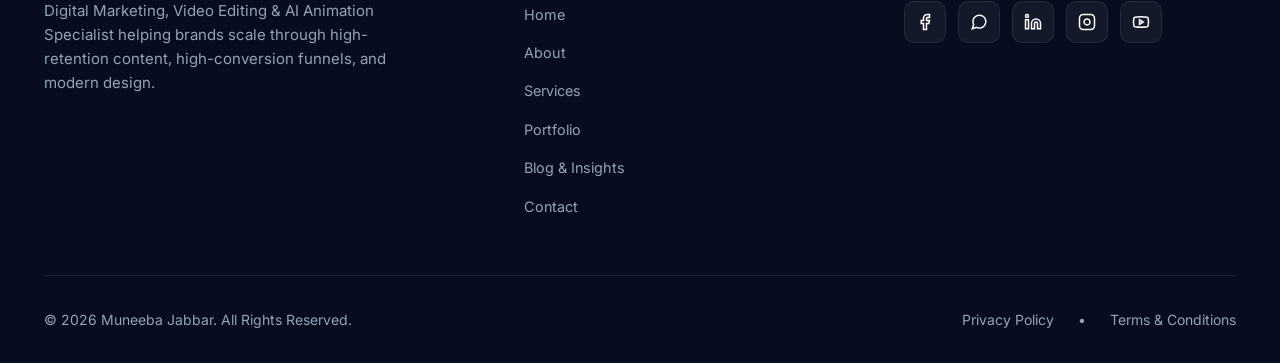
==== commit 01a44a72: "Hide public admin link from footer and enable secret shortcut access" ====
--- a/index.html
+++ b/index.html
@@ -1082,8 +1082,6 @@
           <button type="button" class="legal-btn" id="openPrivacyBtn">Privacy Policy</button>
           <span>&bull;</span>
           <button type="button" class="legal-btn" id="openTermsBtn">Terms &amp; Conditions</button>
-          <span>&bull;</span>
-          <a href="admin.html" class="legal-btn" style="text-decoration: none; color: inherit;" title="Access Admin Portal">Admin Portal</a>
         </div>
       </div>
 
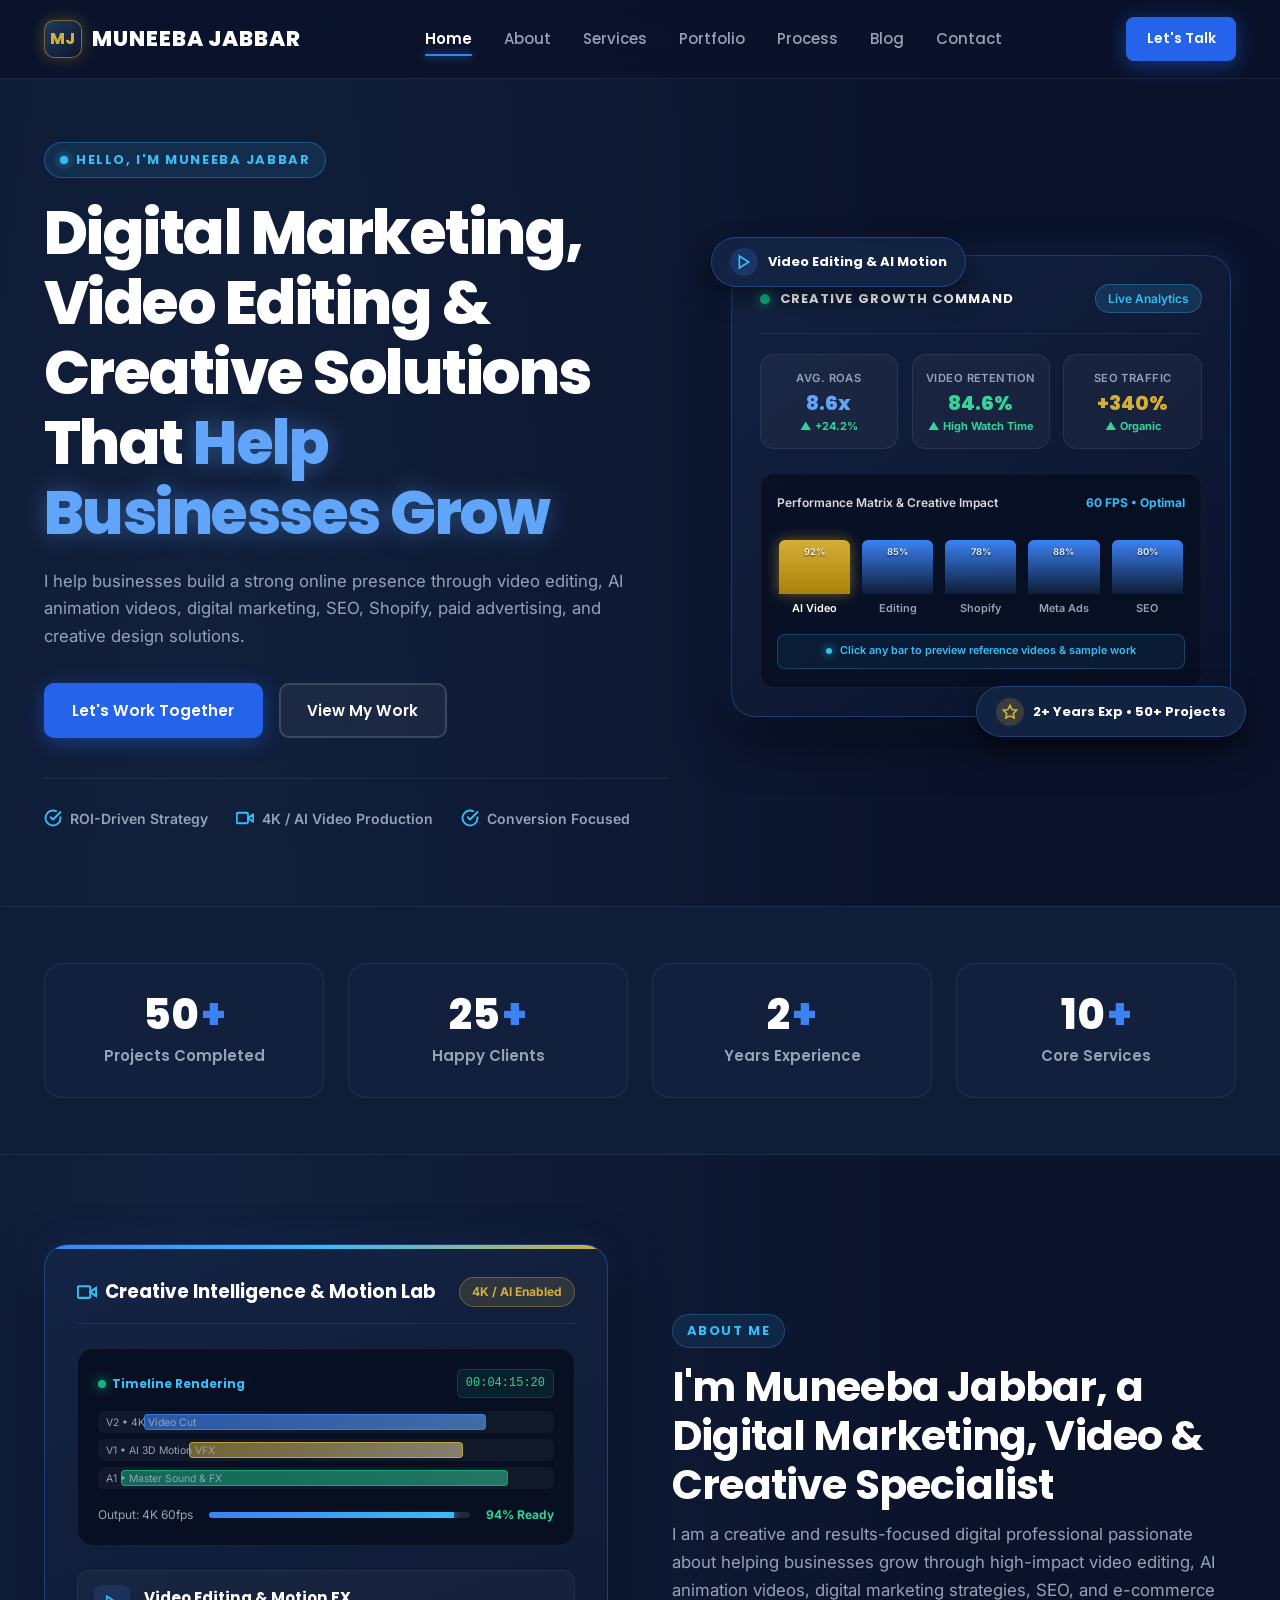
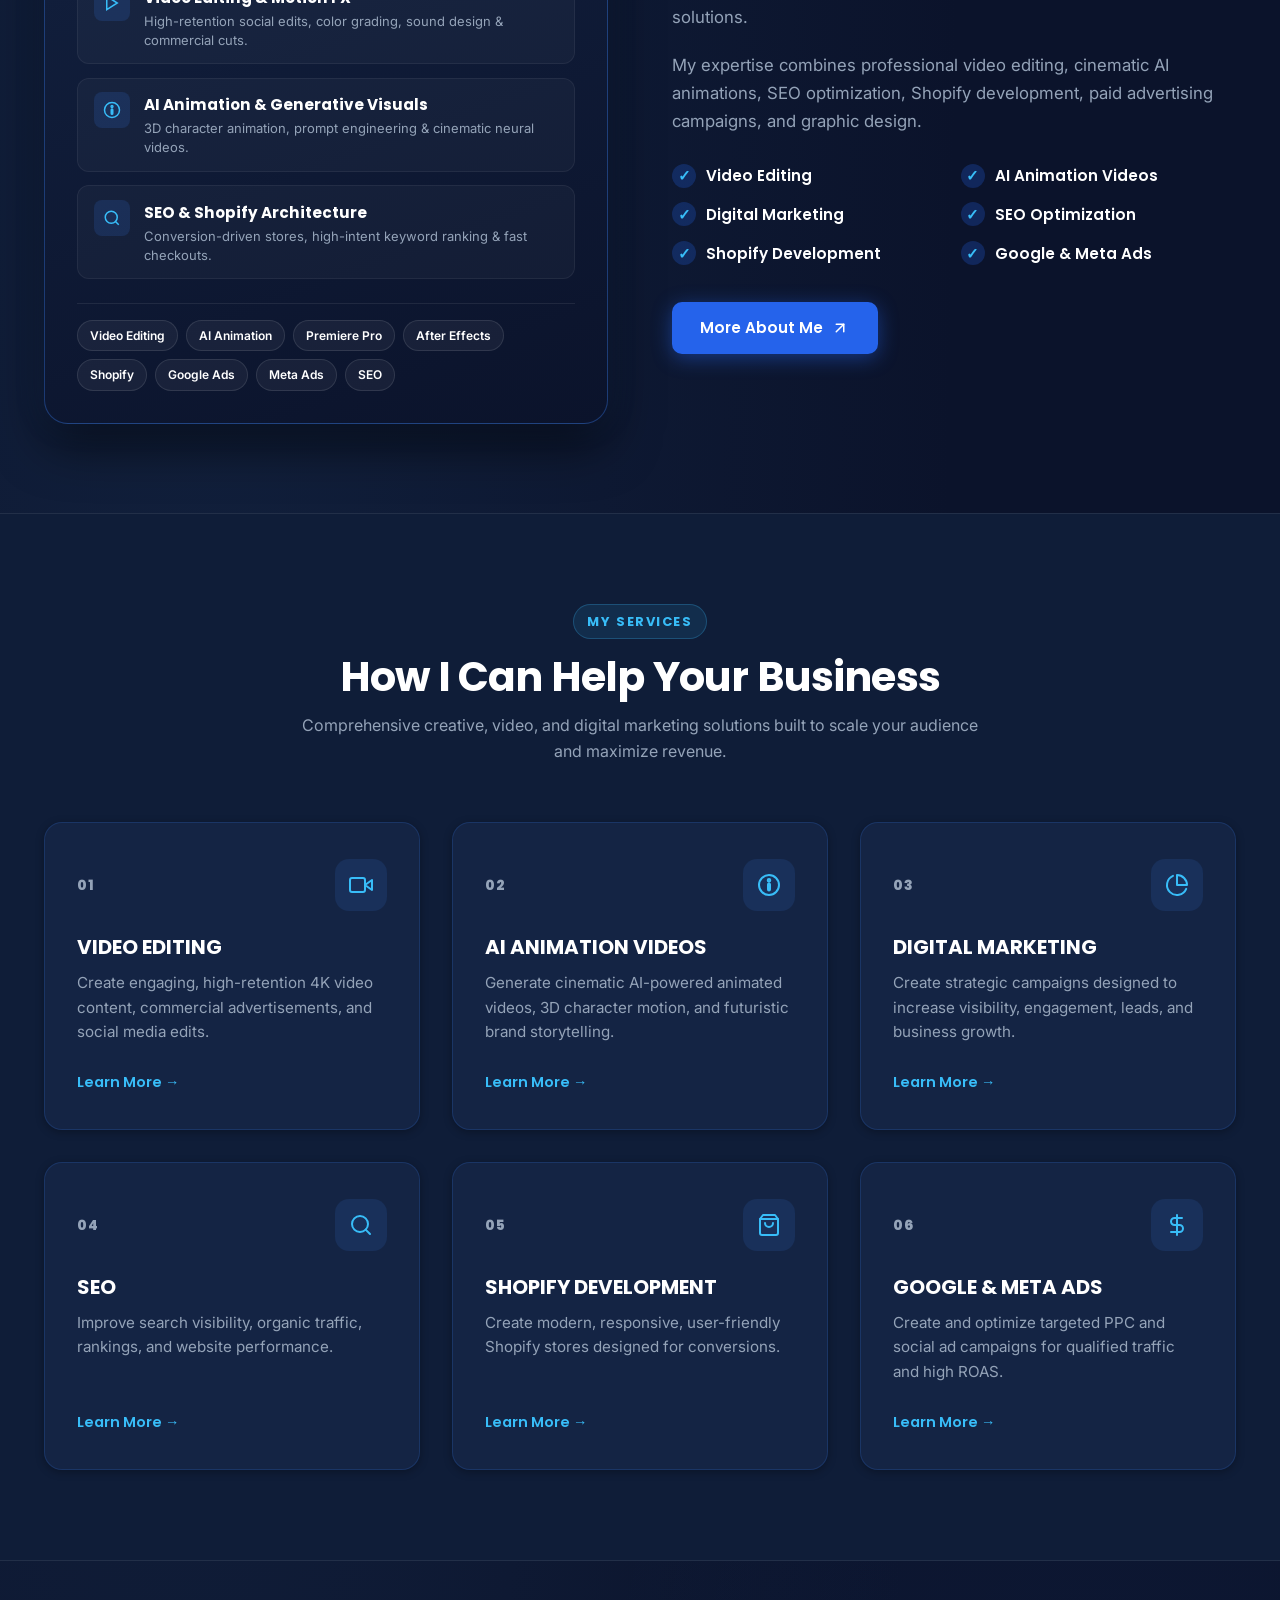
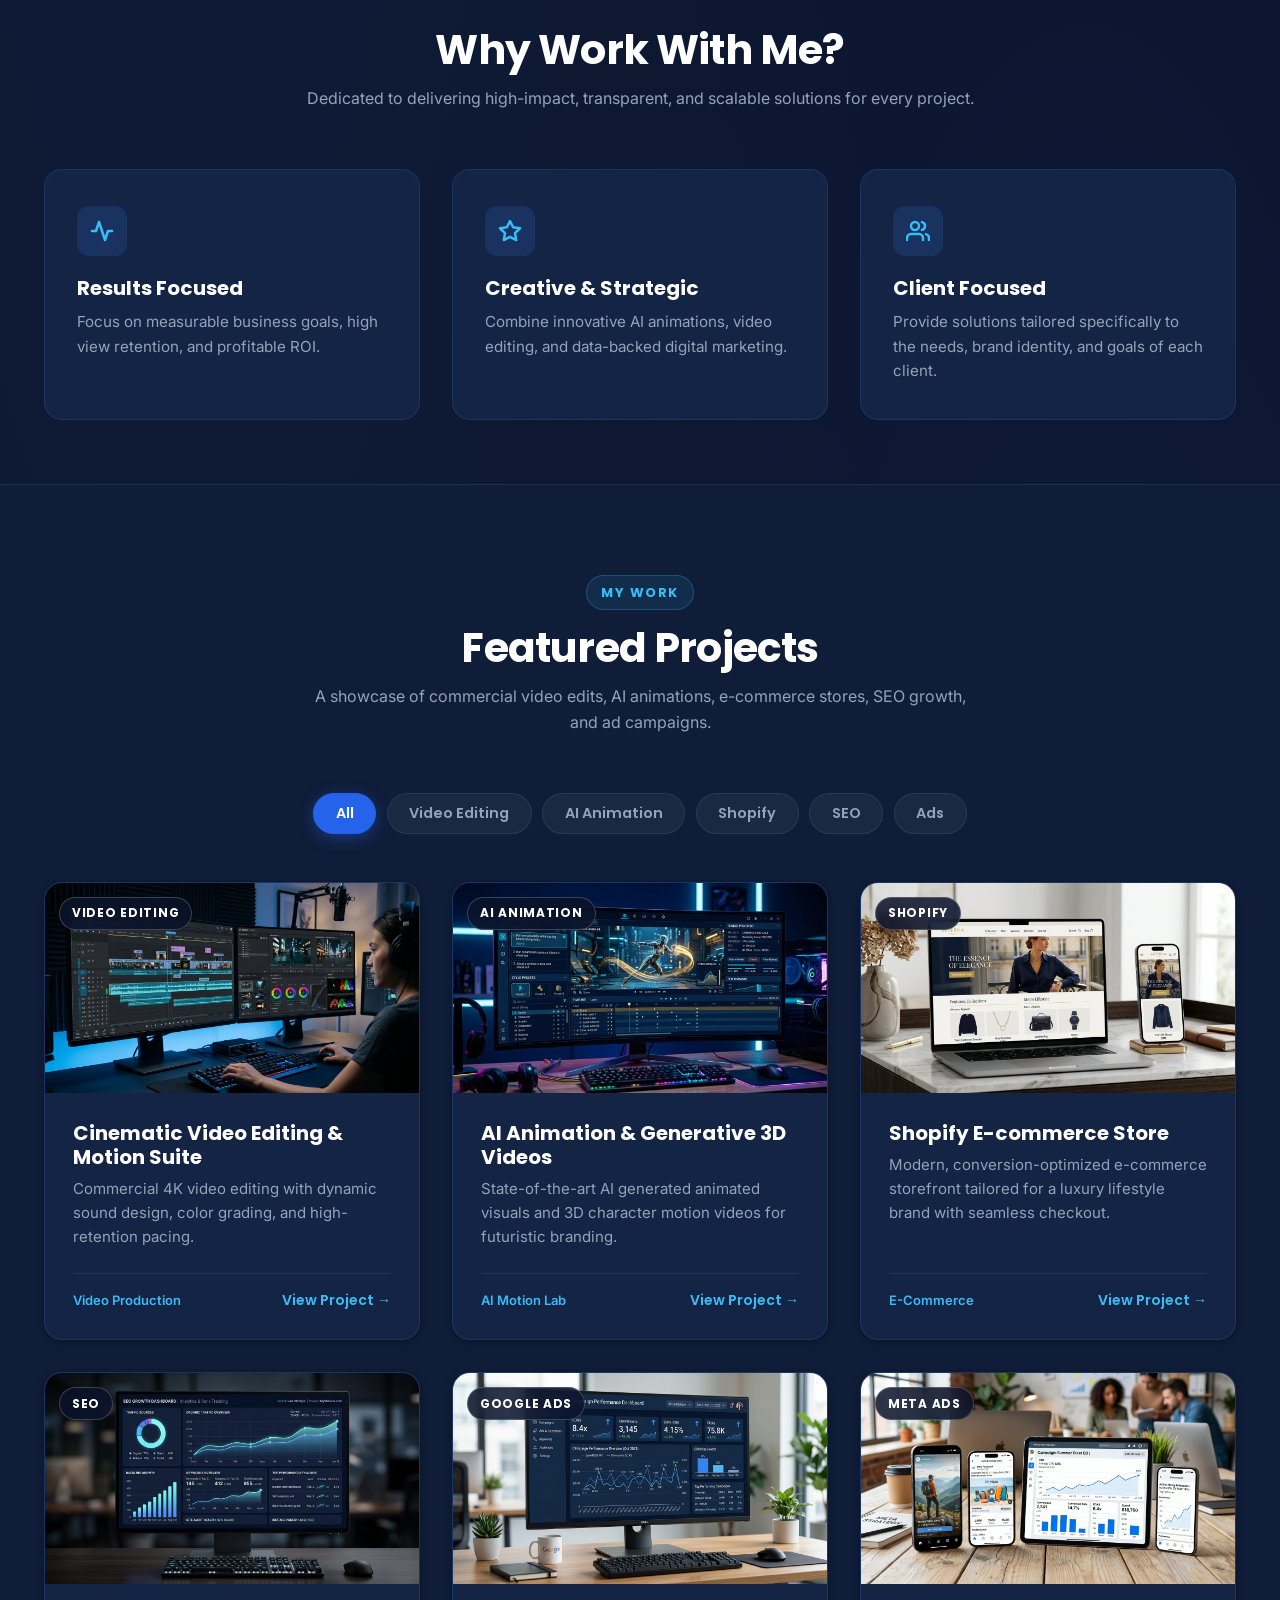
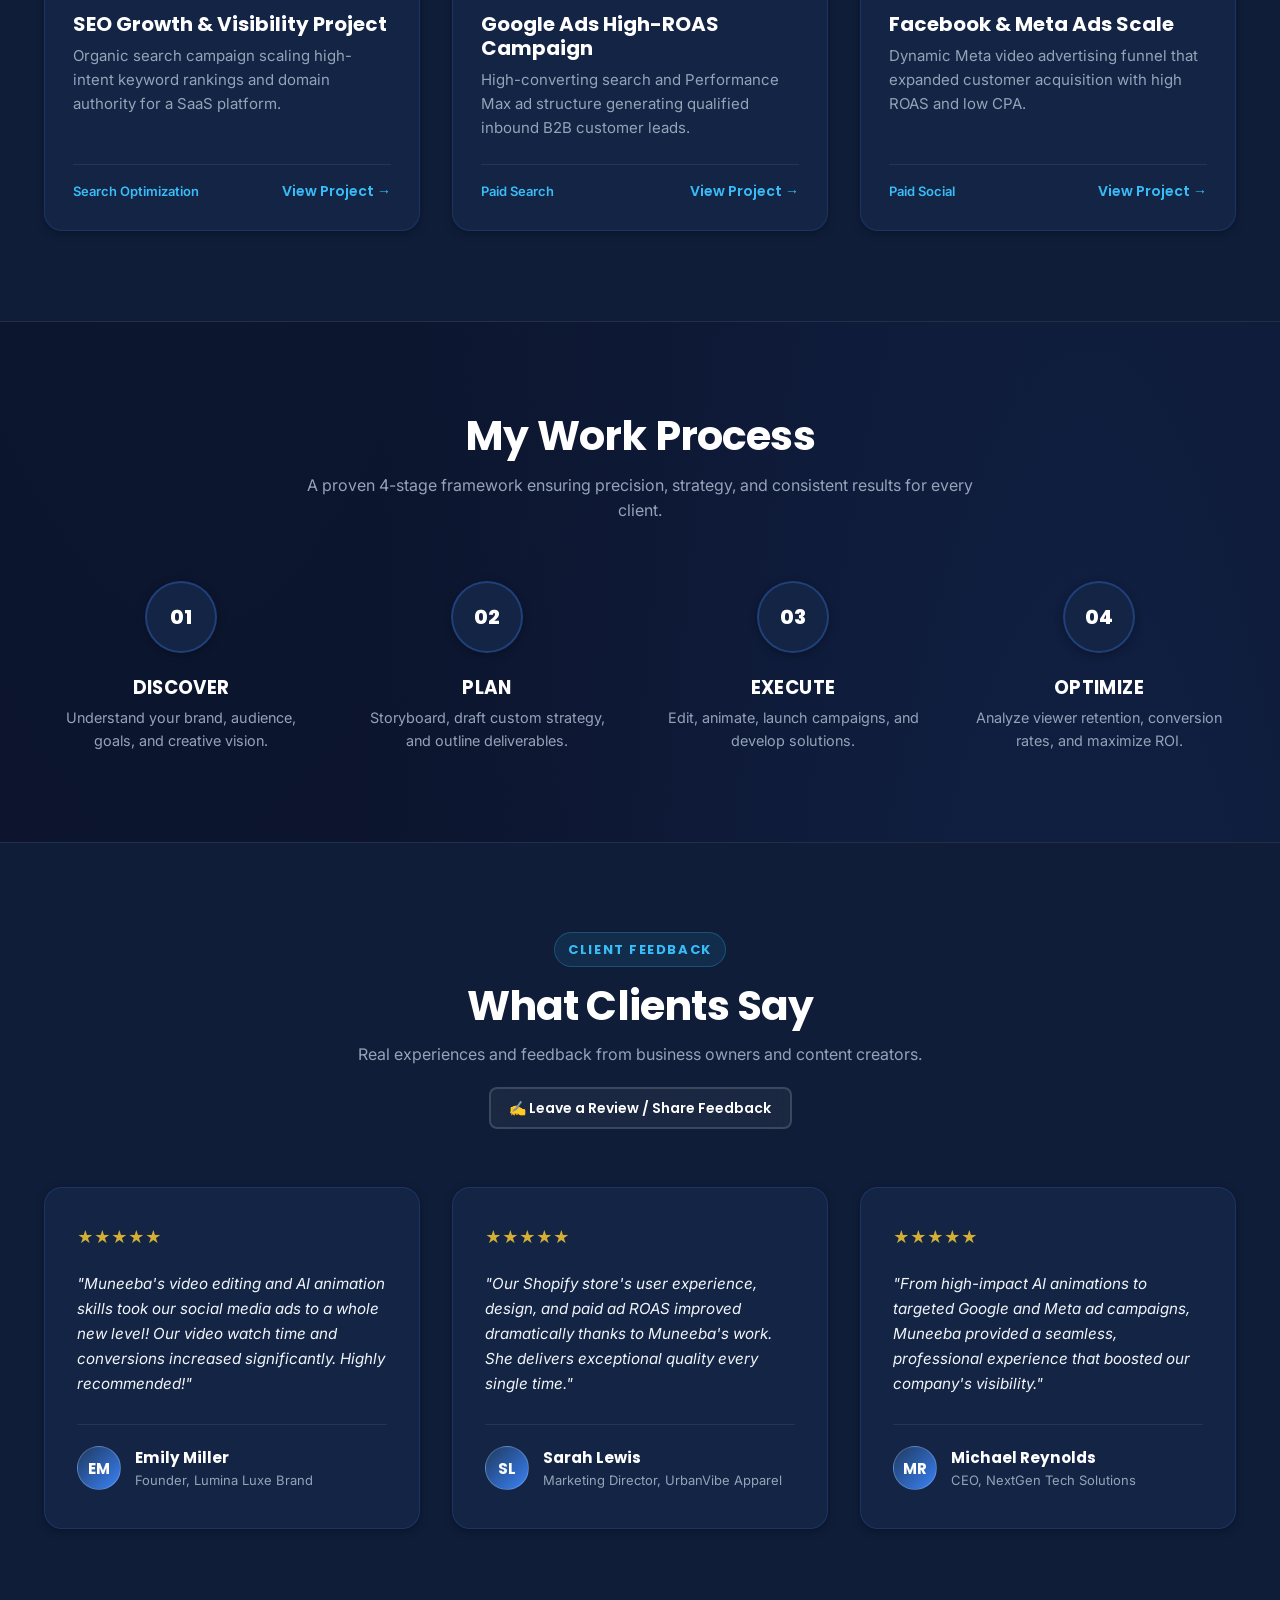
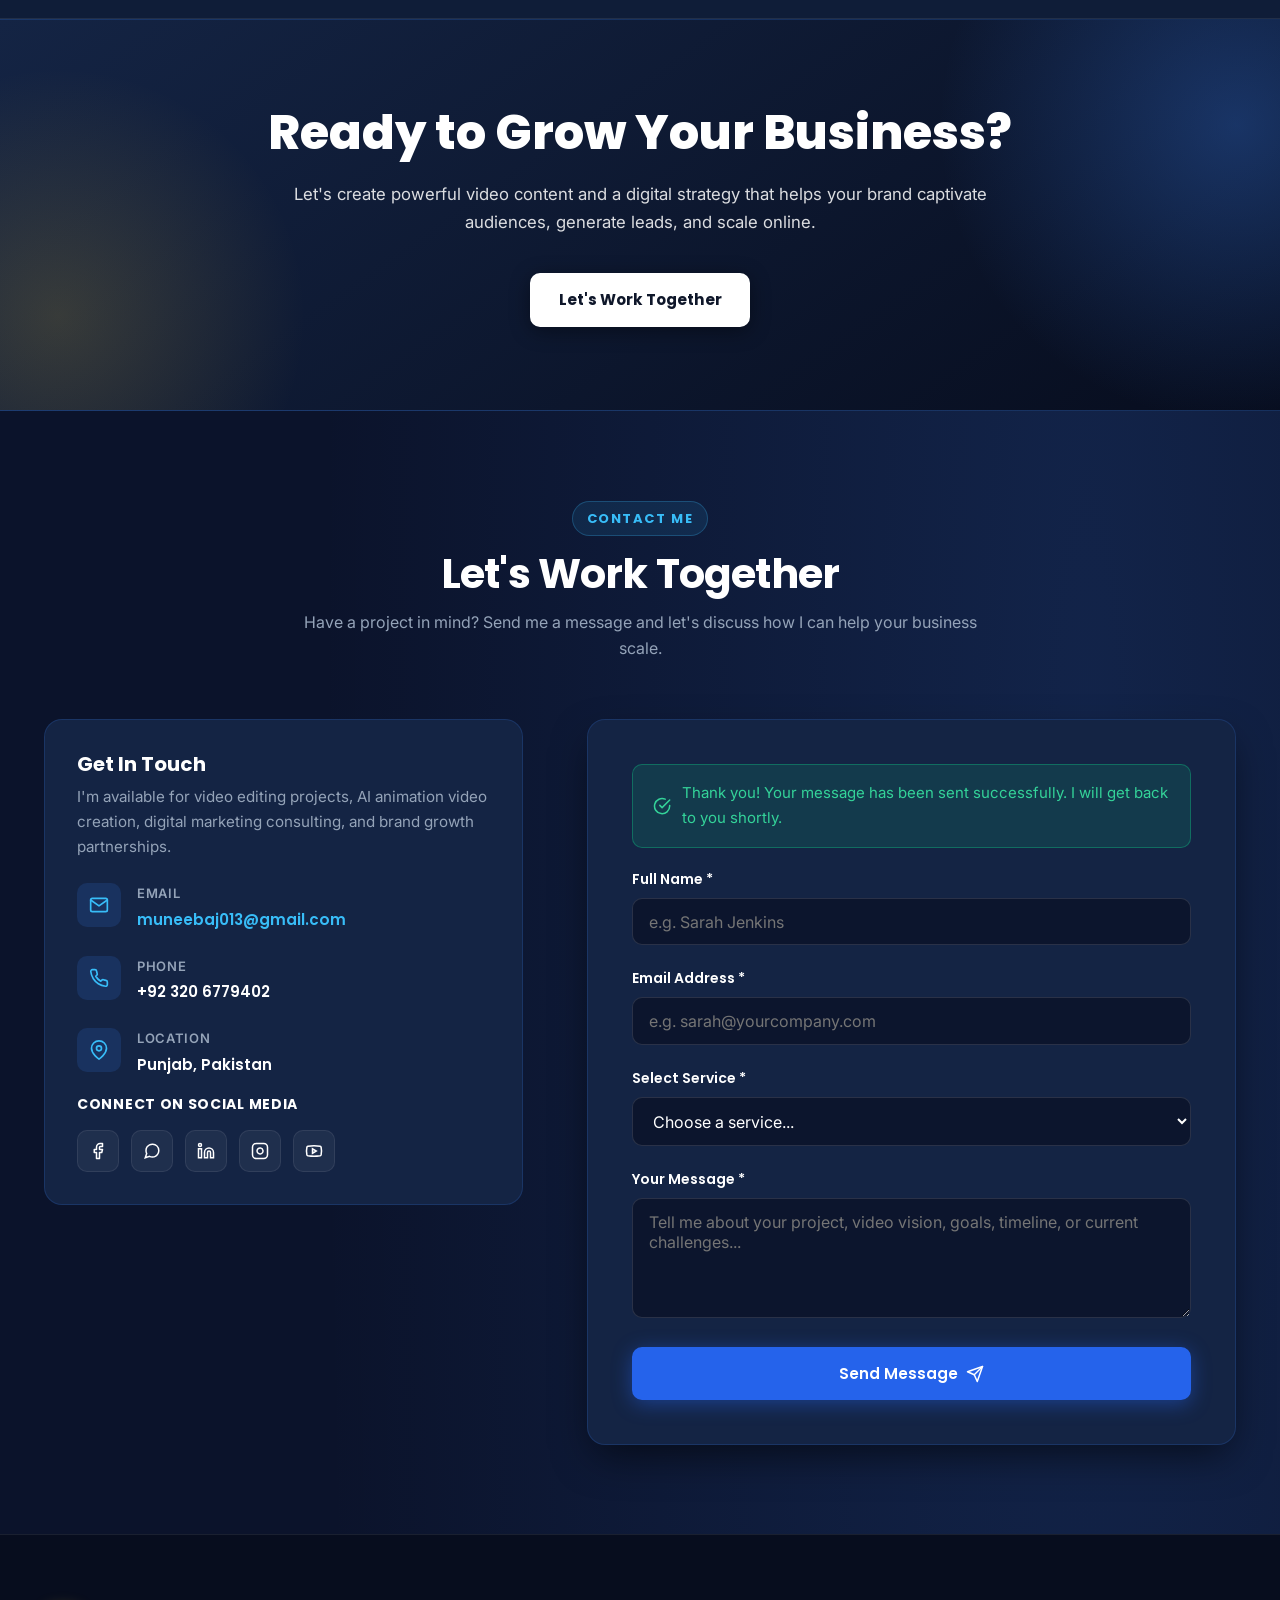
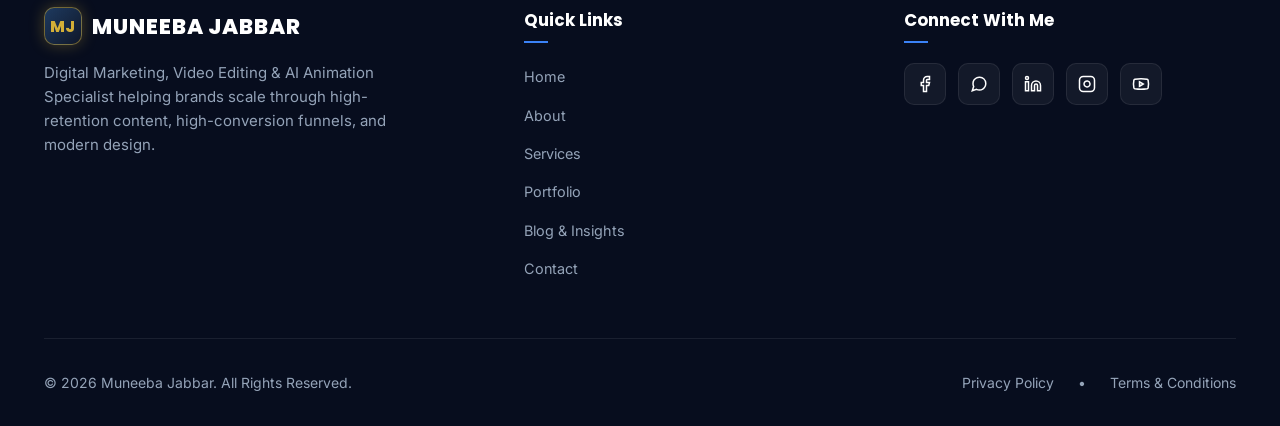
==== commit 51fce796: "Add client review submission with admin approval workflow and password reset recovery" ====
--- a/index.html
+++ b/index.html
@@ -793,6 +793,11 @@
           <div class="section-label">CLIENT FEEDBACK</div>
           <h2 class="section-heading">What Clients Say</h2>
           <p class="section-subtitle">Real experiences and feedback from business owners and content creators.</p>
+          <div style="margin-top: 1.25rem;">
+            <button type="button" class="btn btn-secondary btn-sm" id="openReviewModalBtn">
+              ✍️ Leave a Review / Share Feedback
+            </button>
+          </div>
         </div>
 
         <div class="testimonials-grid">
@@ -1485,6 +1490,56 @@
     </div>
   </div>
 
+  <!-- 9. Client Review Submission Modal -->
+  <div class="modal-overlay" id="clientReviewModal" role="dialog" aria-modal="true" aria-labelledby="clientReviewTitle">
+    <div class="modal-box" style="max-width: 580px;">
+      <button class="modal-close-btn" id="closeReviewModalBtn" aria-label="Close review modal">&times;</button>
+      <div class="modal-header">
+        <span class="modal-tag">Client Feedback</span>
+        <h3 class="modal-title" id="clientReviewTitle">Submit Your Review</h3>
+        <p style="color: var(--text-muted); font-size: 0.88rem; margin-top: 4px;">
+          Share your experience working with Muneeba Jabbar. Your review will be published upon admin verification.
+        </p>
+      </div>
+      <div class="modal-body">
+        <form id="publicReviewForm">
+          <div class="form-group" style="margin-bottom: 1rem;">
+            <label class="form-label" for="clientRevName">Your Full Name *</label>
+            <input type="text" class="form-control" id="clientRevName" placeholder="e.g. Emily Miller" required>
+          </div>
+
+          <div class="form-group" style="margin-bottom: 1rem;">
+            <label class="form-label" for="clientRevRole">Company, Brand or Role *</label>
+            <input type="text" class="form-control" id="clientRevRole" placeholder="e.g. Founder, Luxe Apparel" required>
+          </div>
+
+          <div class="form-group" style="margin-bottom: 1rem;">
+            <label class="form-label" for="clientRevRating">Rating (Stars) *</label>
+            <select class="form-control" id="clientRevRating" required>
+              <option value="5">★★★★★ (5 Stars - Exceptional Quality)</option>
+              <option value="4">★★★★☆ (4 Stars - Very Good)</option>
+              <option value="3">★★★☆☆ (3 Stars - Good)</option>
+            </select>
+          </div>
+
+          <div class="form-group" style="margin-bottom: 1.25rem;">
+            <label class="form-label" for="clientRevQuote">Your Review / Testimonial *</label>
+            <textarea class="form-control" id="clientRevQuote" rows="4" placeholder="How did Muneeba's work help your brand or content grow?" required></textarea>
+          </div>
+
+          <div id="reviewSubmitSuccess" style="display: none; padding: 0.75rem 1rem; background: rgba(52, 211, 153, 0.15); border: 1px solid var(--success); border-radius: 8px; color: #34D399; font-size: 0.85rem; margin-bottom: 1rem;">
+            ✓ Thank you! Your review has been submitted successfully and is pending admin approval before going live.
+          </div>
+
+          <div style="display: flex; justify-content: flex-end; gap: 0.75rem;">
+            <button type="button" class="btn btn-secondary btn-sm" id="cancelReviewBtn">Cancel</button>
+            <button type="submit" class="btn btn-primary btn-sm" id="submitReviewBtn">Submit Review</button>
+          </div>
+        </form>
+      </div>
+    </div>
+  </div>
+
   <!-- Scripts -->
   <script src="js/main.js"></script>
 </body>
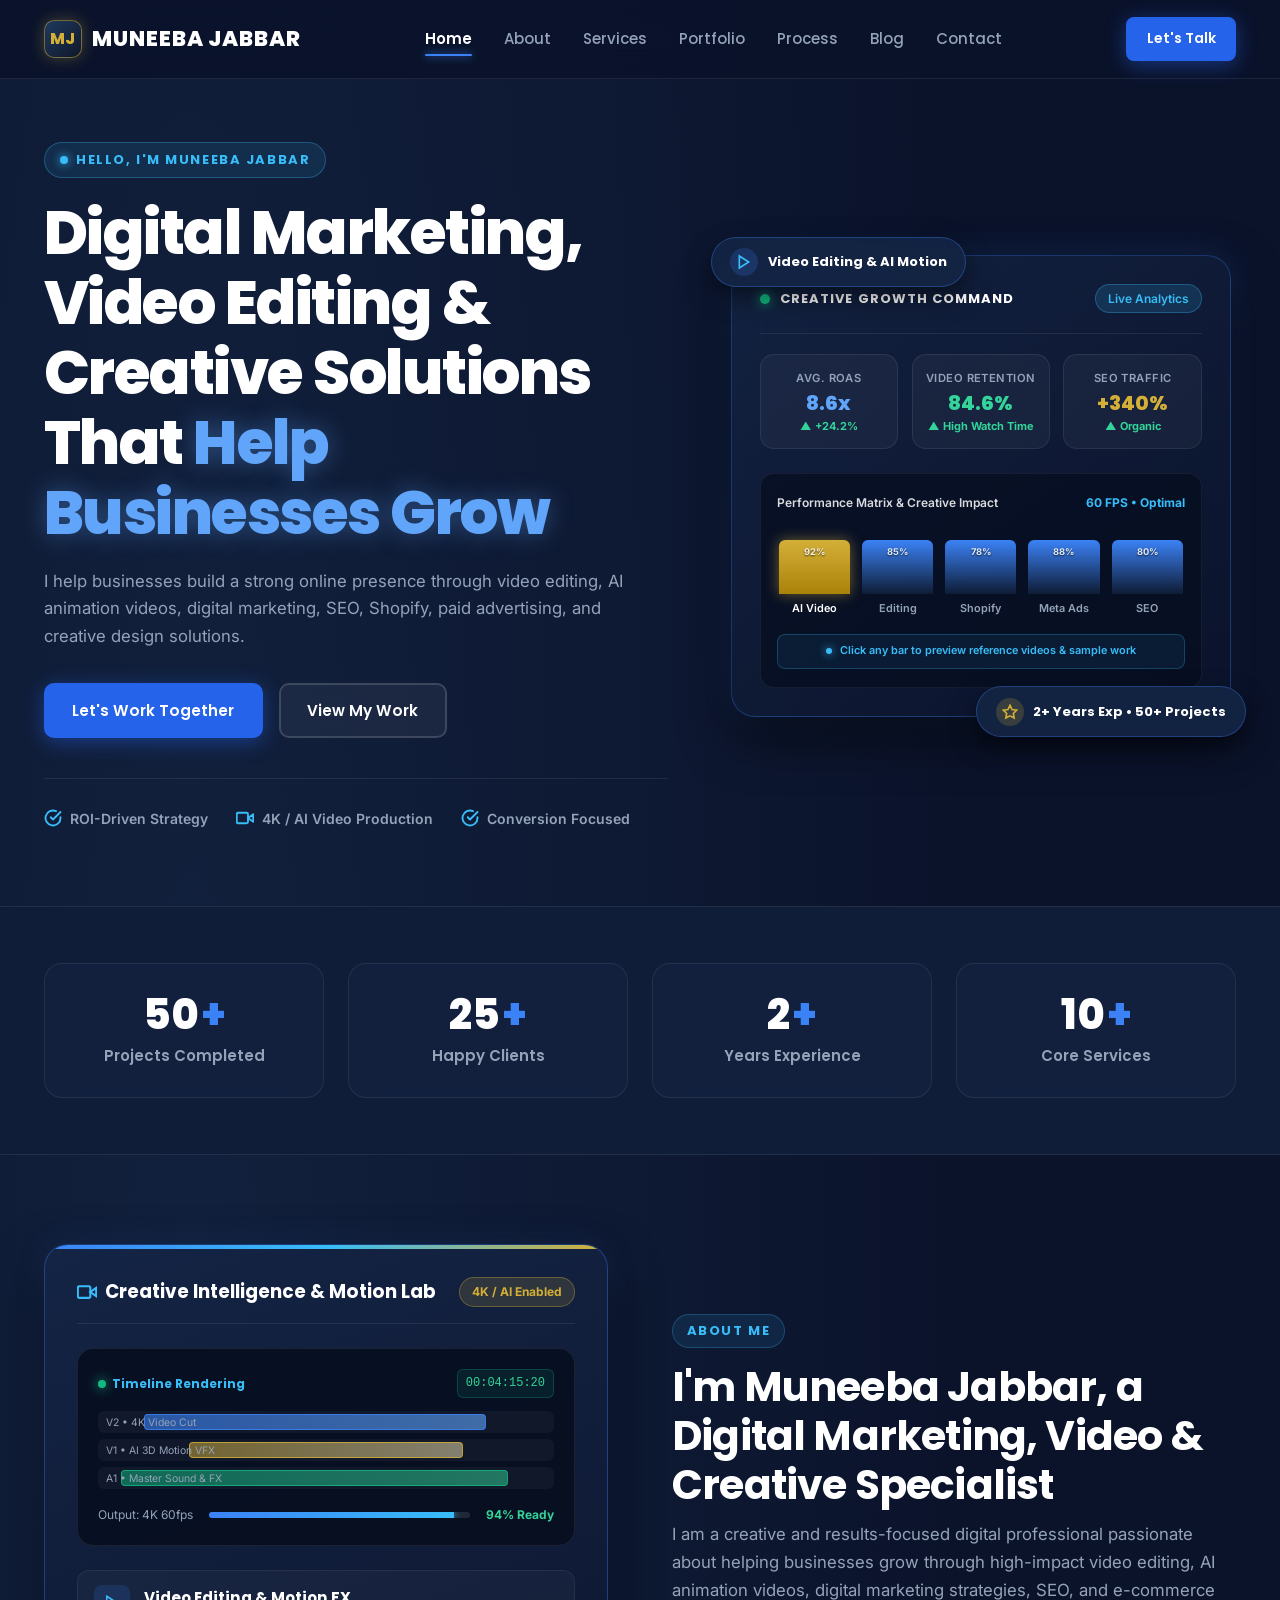
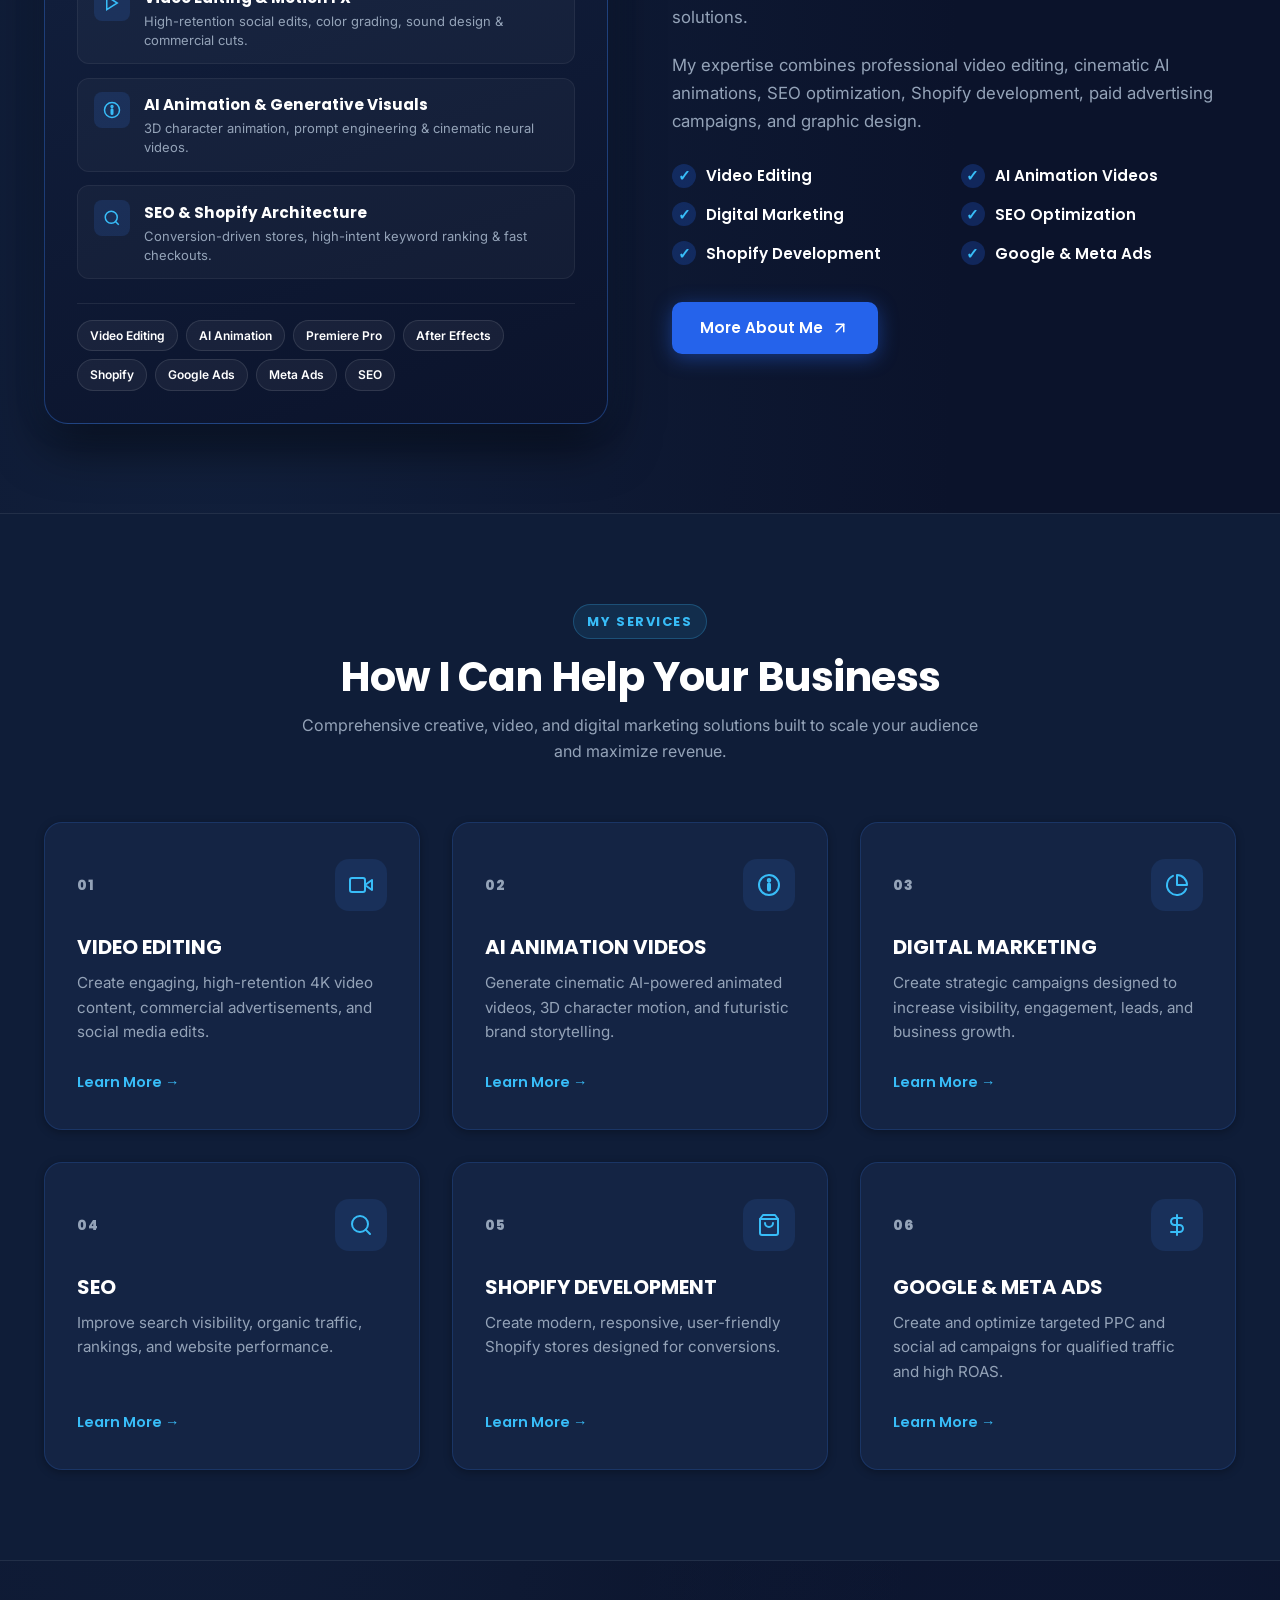
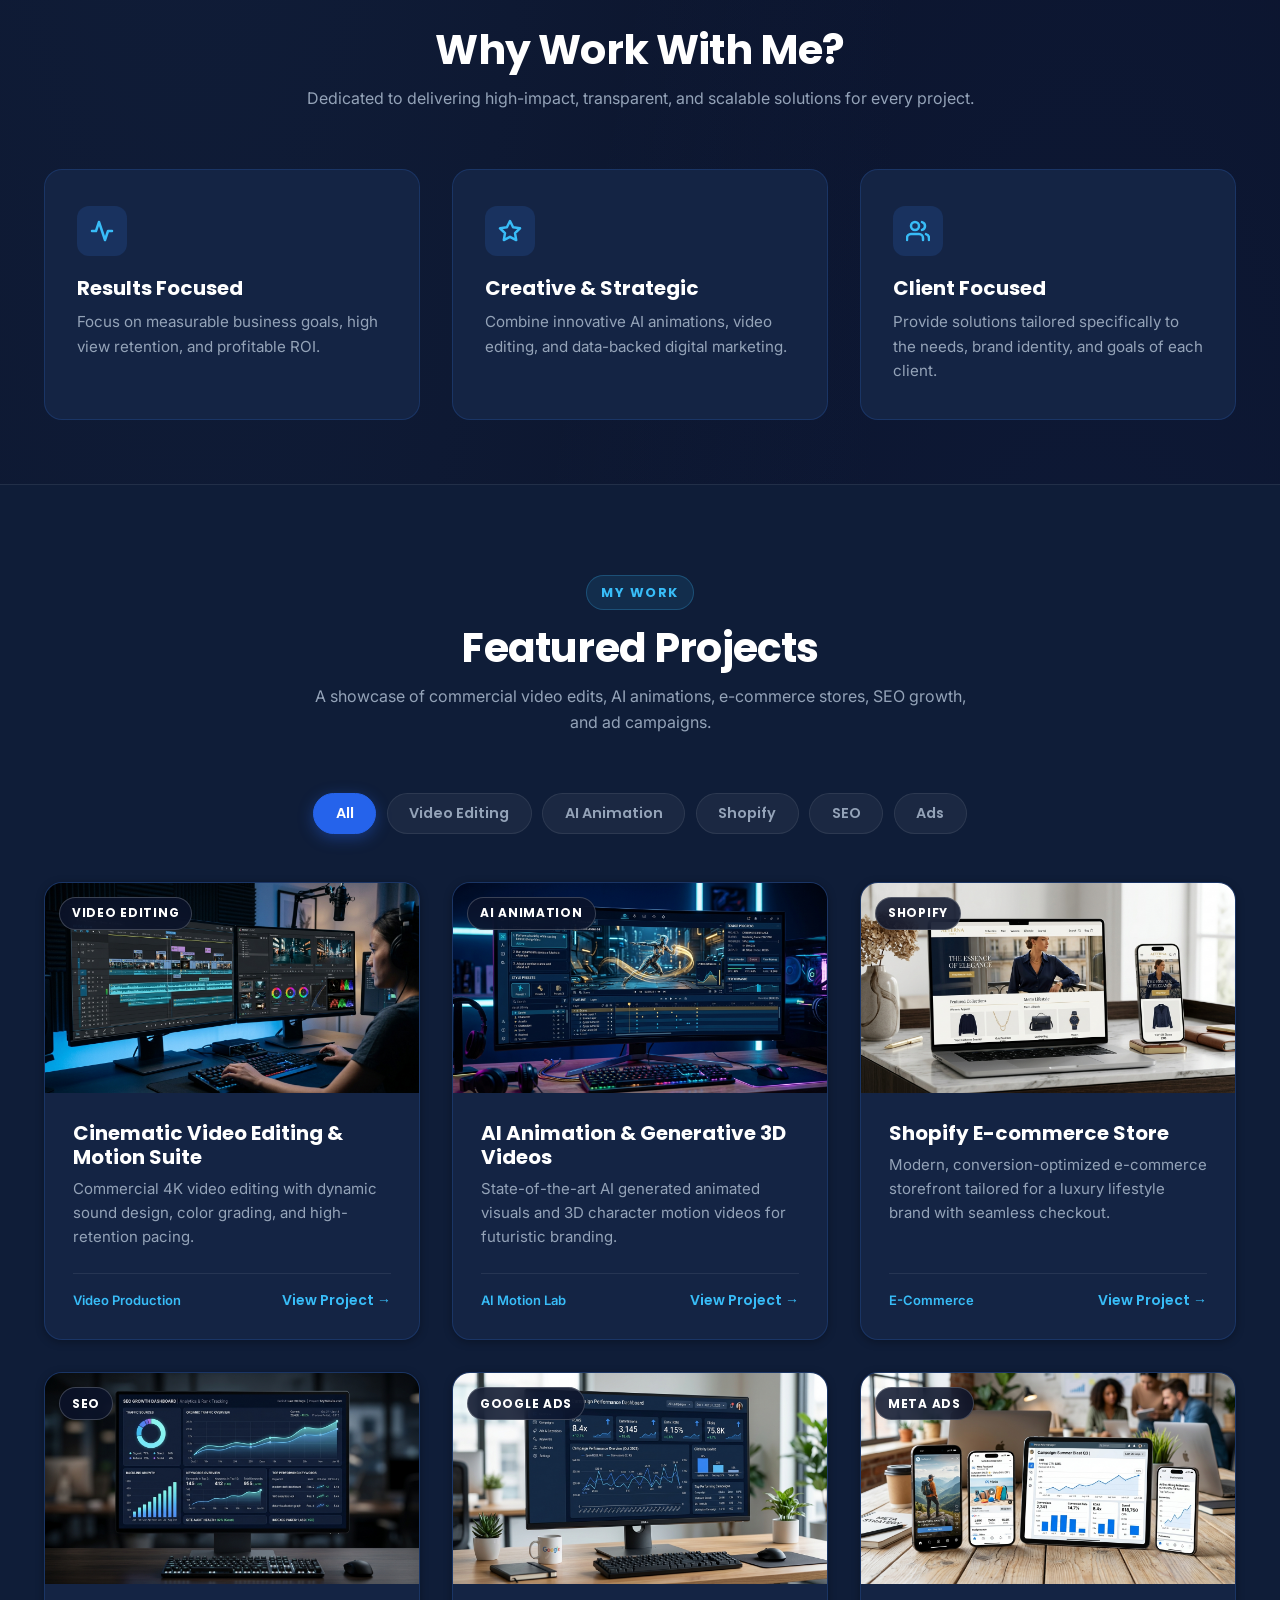
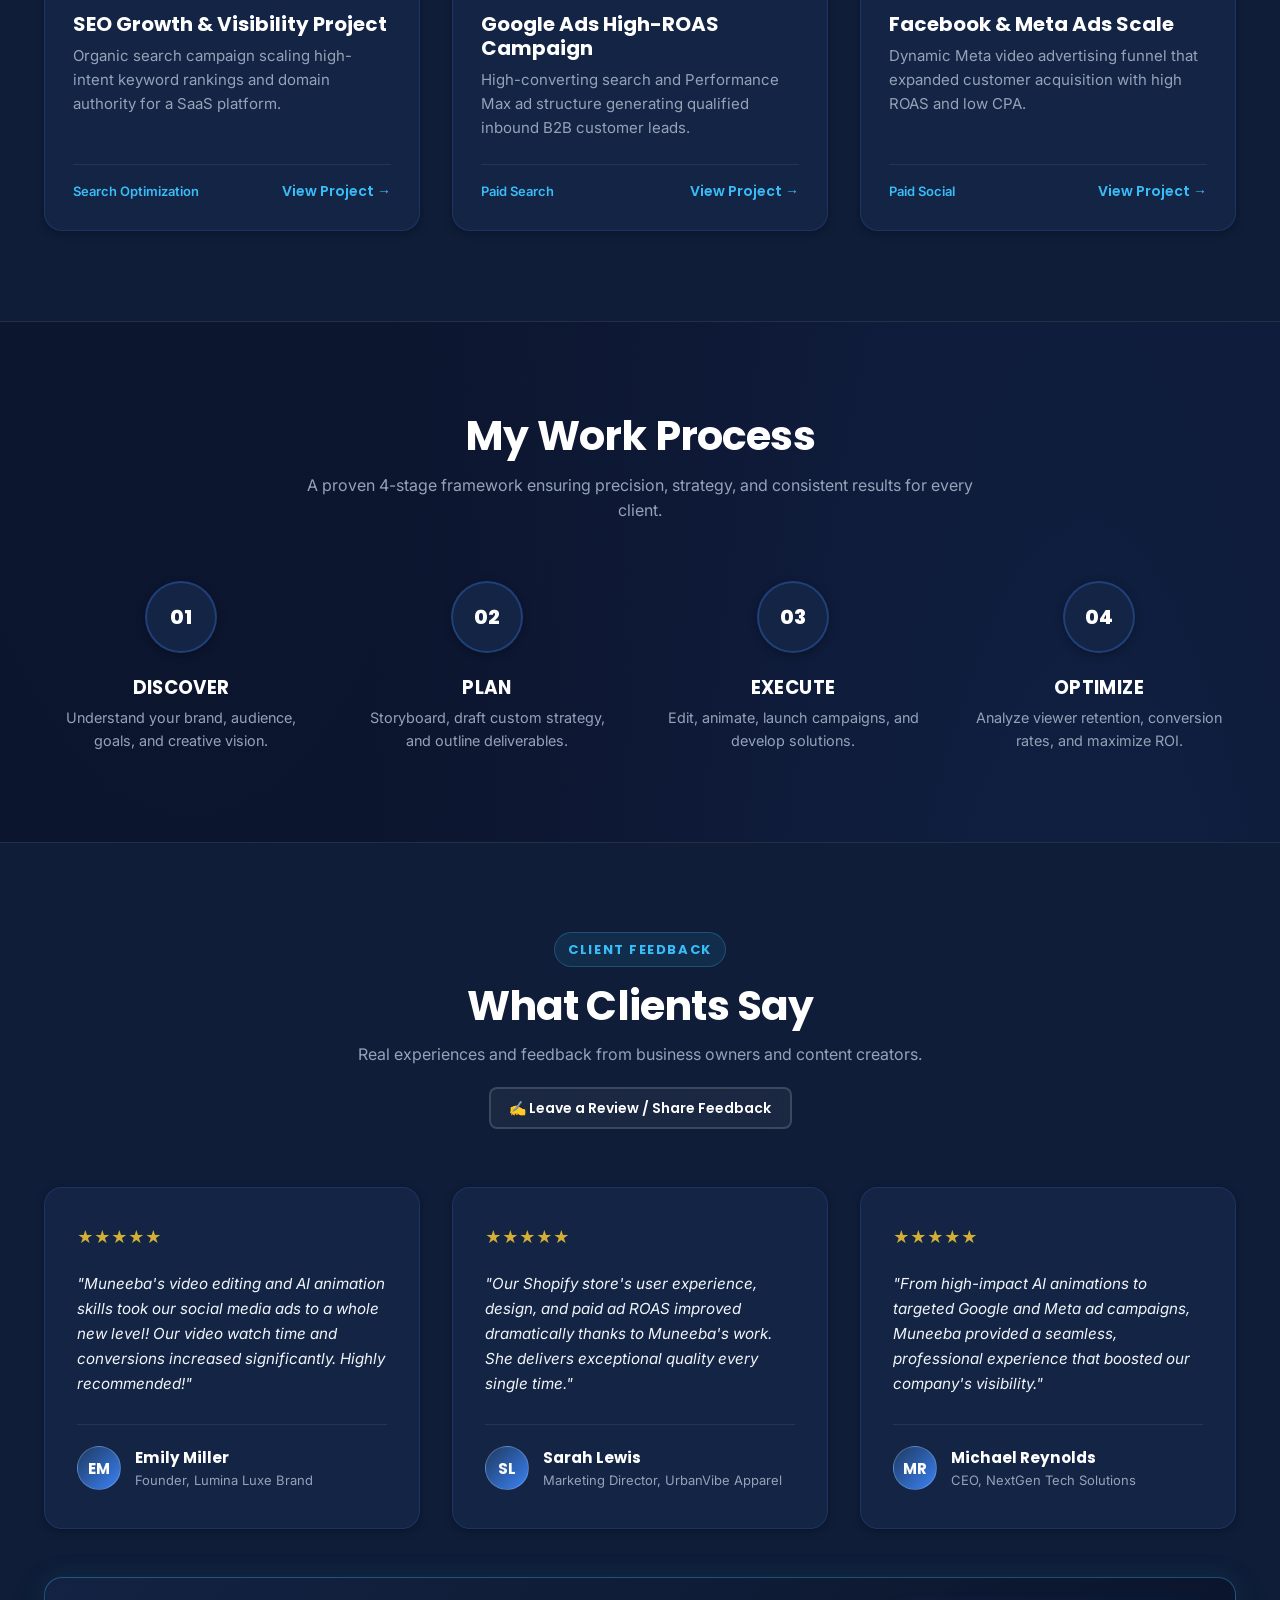
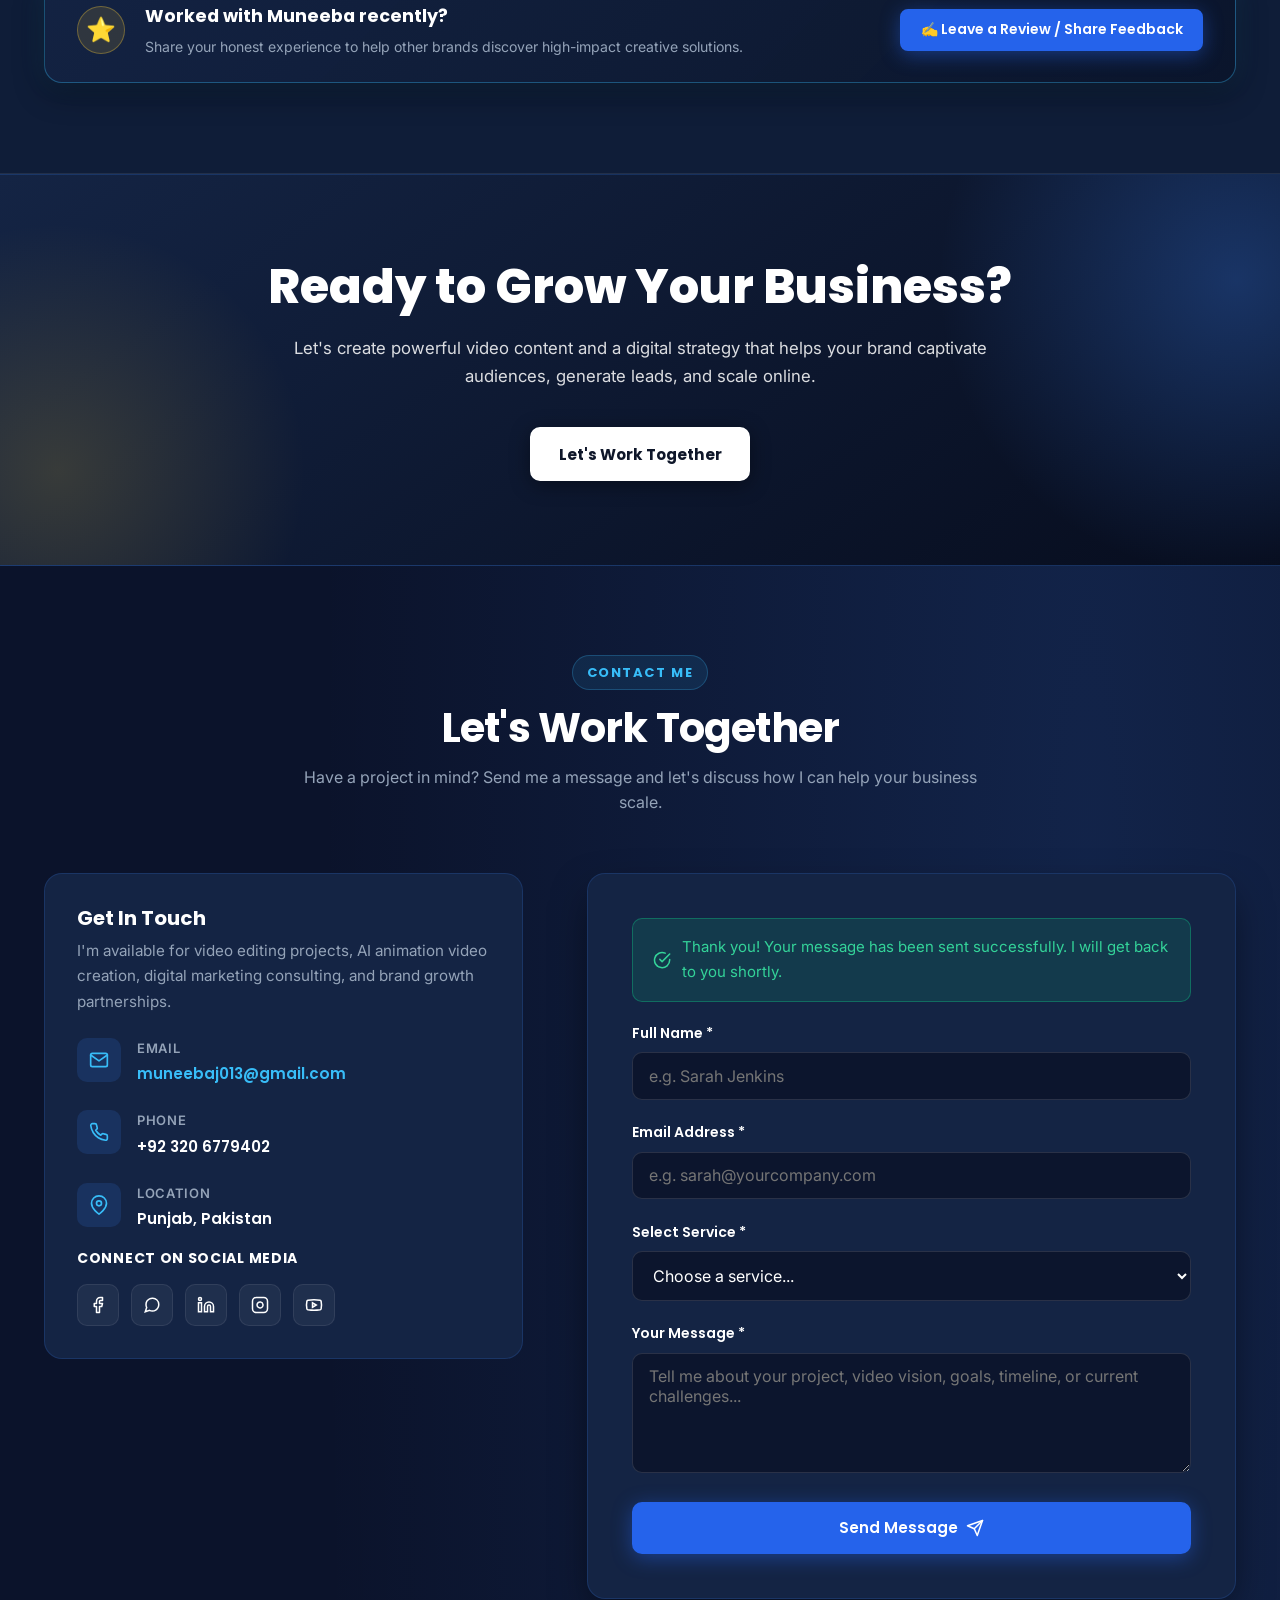
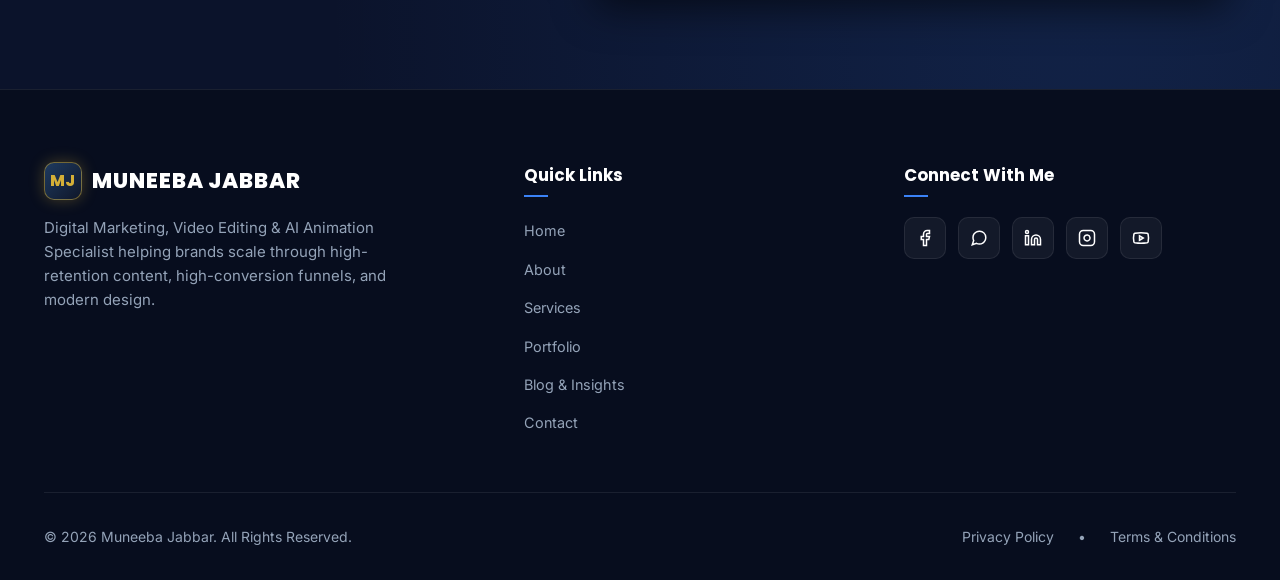
==== commit a452eda7: "Enhance client review callout banner and multi-button listeners" ====
--- a/index.html
+++ b/index.html
@@ -861,6 +861,20 @@
 
         </div>
 
+        <!-- Client Review Callout Banner -->
+        <div class="review-invite-bar">
+          <div class="review-invite-text">
+            <div class="review-invite-icon">⭐</div>
+            <div>
+              <strong>Worked with Muneeba recently?</strong>
+              <p>Share your honest experience to help other brands discover high-impact creative solutions.</p>
+            </div>
+          </div>
+          <button type="button" class="btn btn-primary btn-sm" id="openReviewModalBtn">
+            ✍️ Leave a Review / Share Feedback
+          </button>
+        </div>
+
       </div>
     </section>
 
--- a/css/styles.css
+++ b/css/styles.css
@@ -1715,6 +1715,54 @@
   color: var(--text-muted);
 }
 
+/* Review Invite Callout Bar */
+.review-invite-bar {
+  margin-top: 3rem;
+  background: linear-gradient(135deg, rgba(20, 36, 68, 0.9) 0%, rgba(11, 21, 43, 0.95) 100%);
+  border: 1px solid rgba(56, 189, 248, 0.35);
+  border-radius: var(--radius-card);
+  padding: 1.5rem 2rem;
+  display: flex;
+  align-items: center;
+  justify-content: space-between;
+  flex-wrap: wrap;
+  gap: 1.25rem;
+  box-shadow: 0 10px 30px rgba(0, 0, 0, 0.4), 0 0 25px rgba(56, 189, 248, 0.15);
+}
+
+.review-invite-text {
+  display: flex;
+  align-items: center;
+  gap: 1.25rem;
+}
+
+.review-invite-icon {
+  width: 48px;
+  height: 48px;
+  border-radius: 50%;
+  background: rgba(212, 175, 55, 0.15);
+  border: 1px solid rgba(212, 175, 55, 0.4);
+  display: flex;
+  align-items: center;
+  justify-content: center;
+  font-size: 1.5rem;
+  flex-shrink: 0;
+}
+
+.review-invite-text strong {
+  display: block;
+  font-family: var(--font-heading);
+  font-size: 1.1rem;
+  color: #FFFFFF;
+  margin-bottom: 0.25rem;
+}
+
+.review-invite-text p {
+  font-size: 0.88rem;
+  color: var(--text-muted);
+  margin: 0;
+}
+
 /* --- Final CTA Section --- */
 .final-cta-section {
   background: linear-gradient(145deg, #142444 0%, #070D1E 100%);
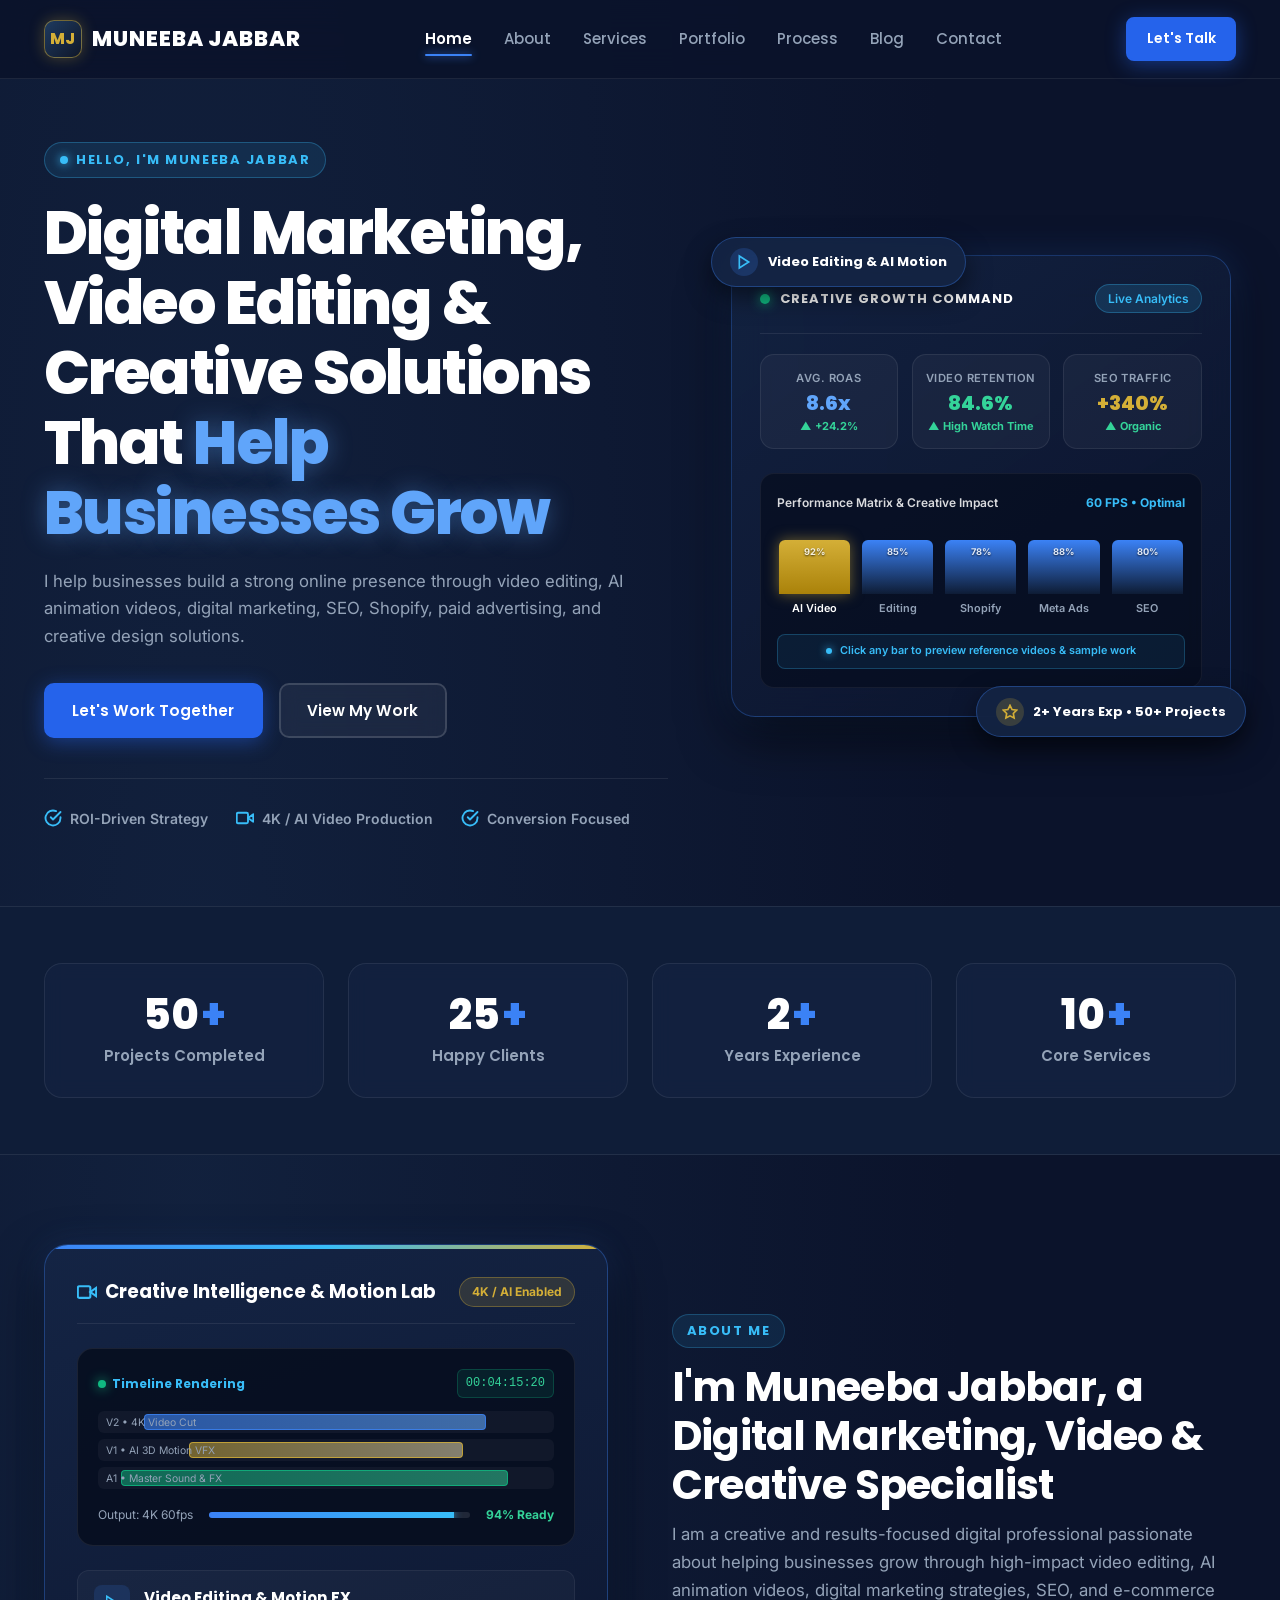
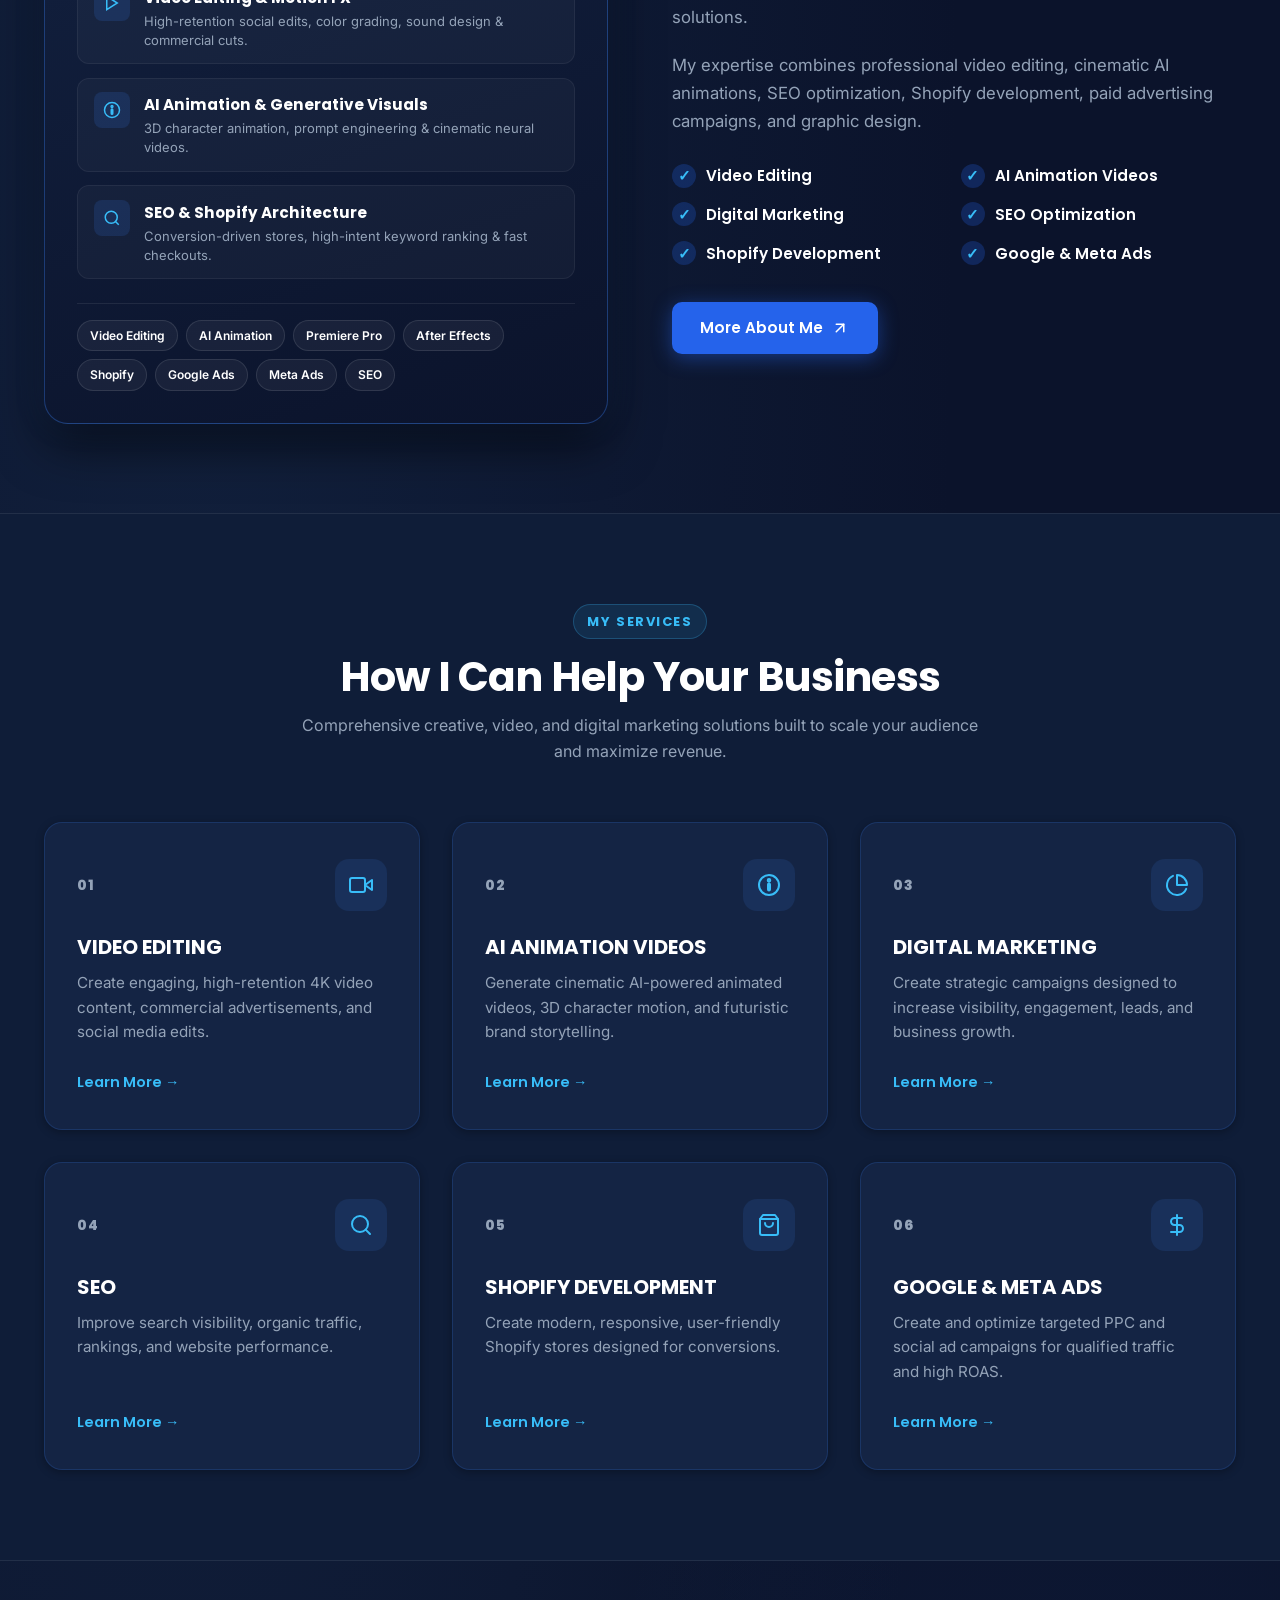
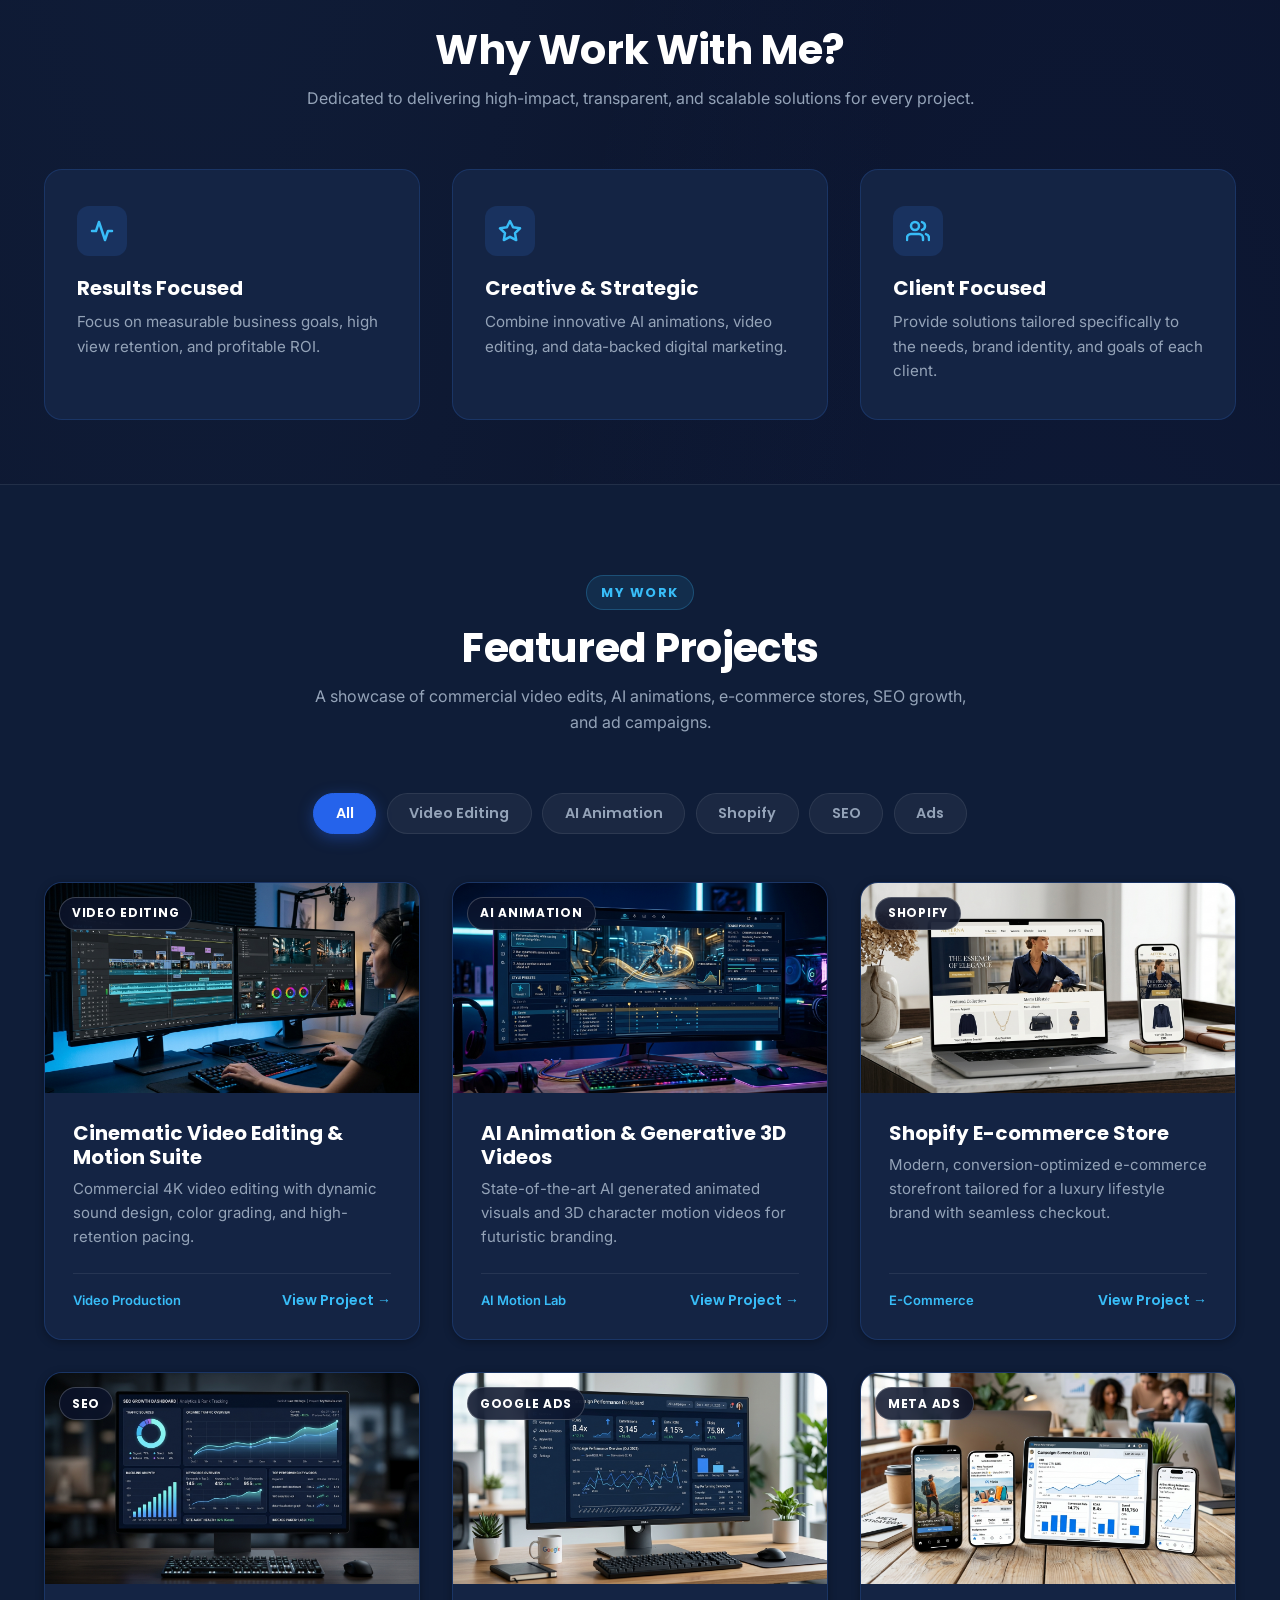
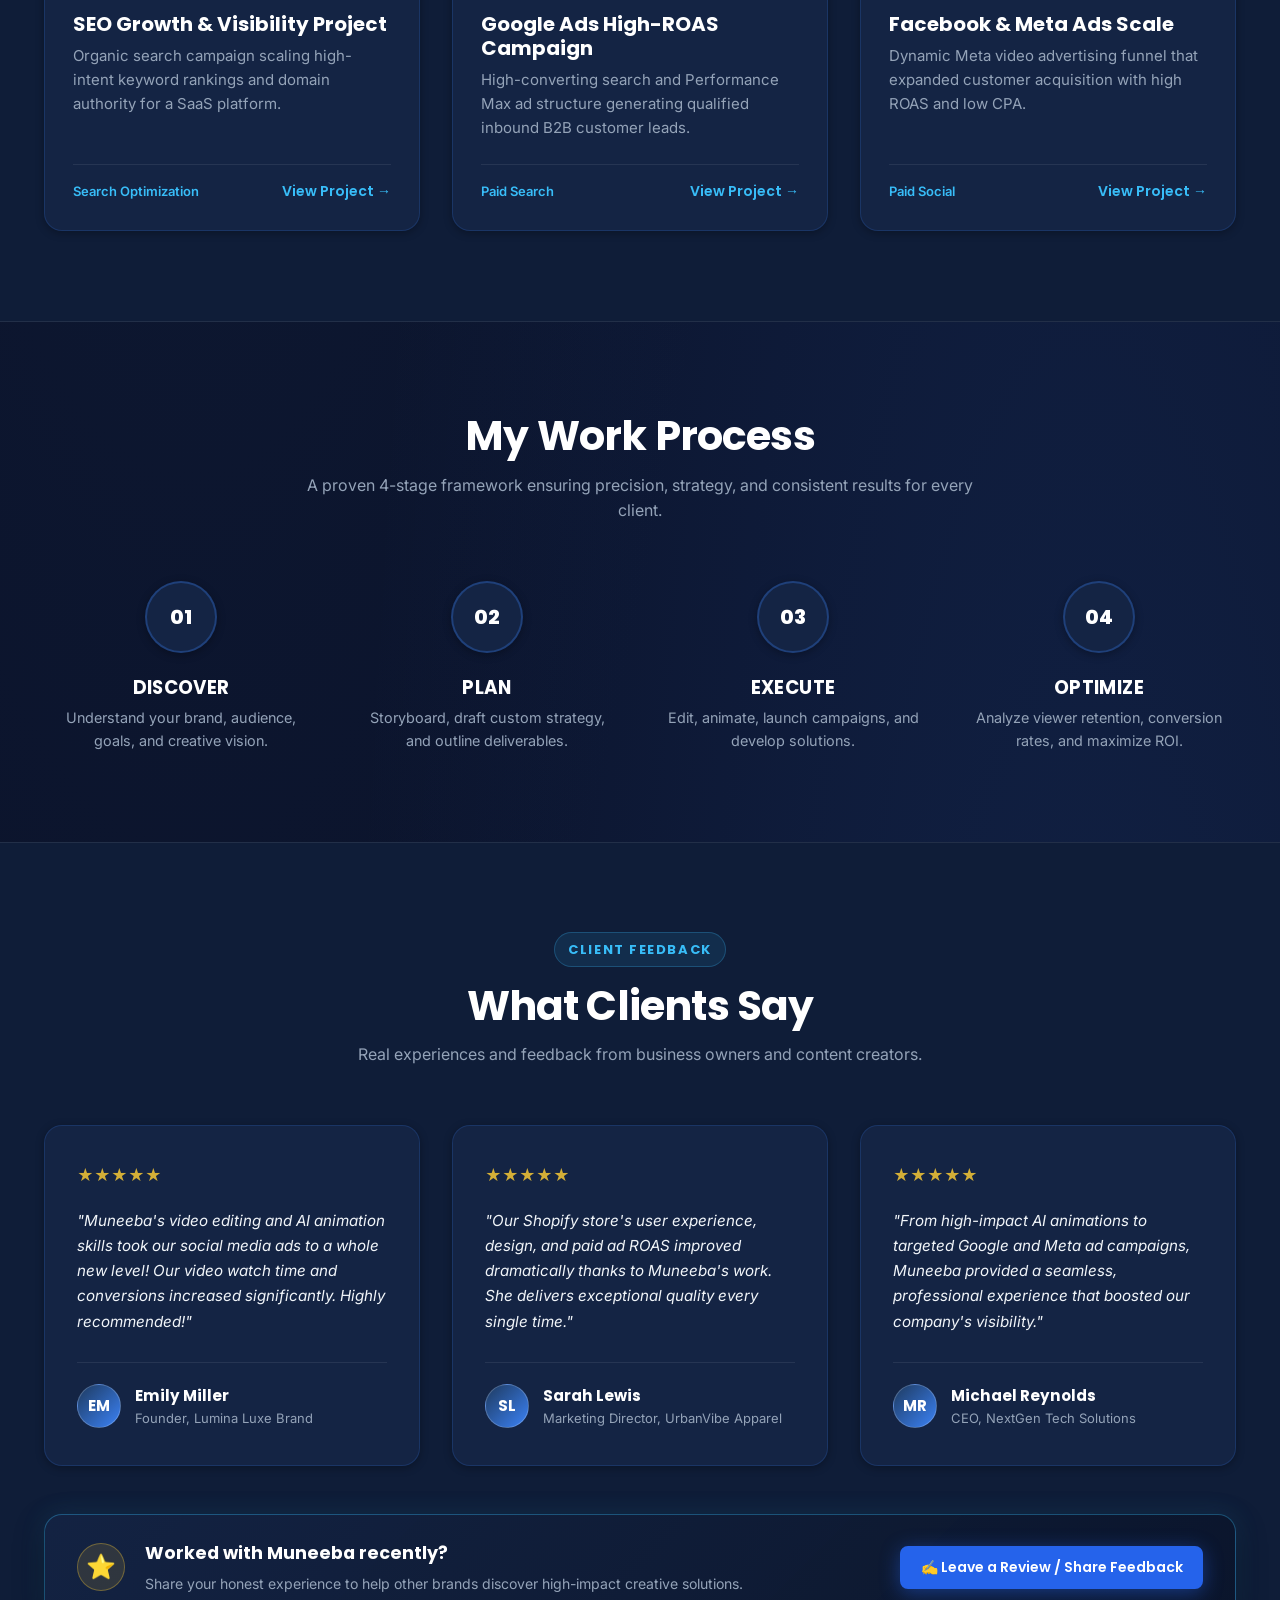
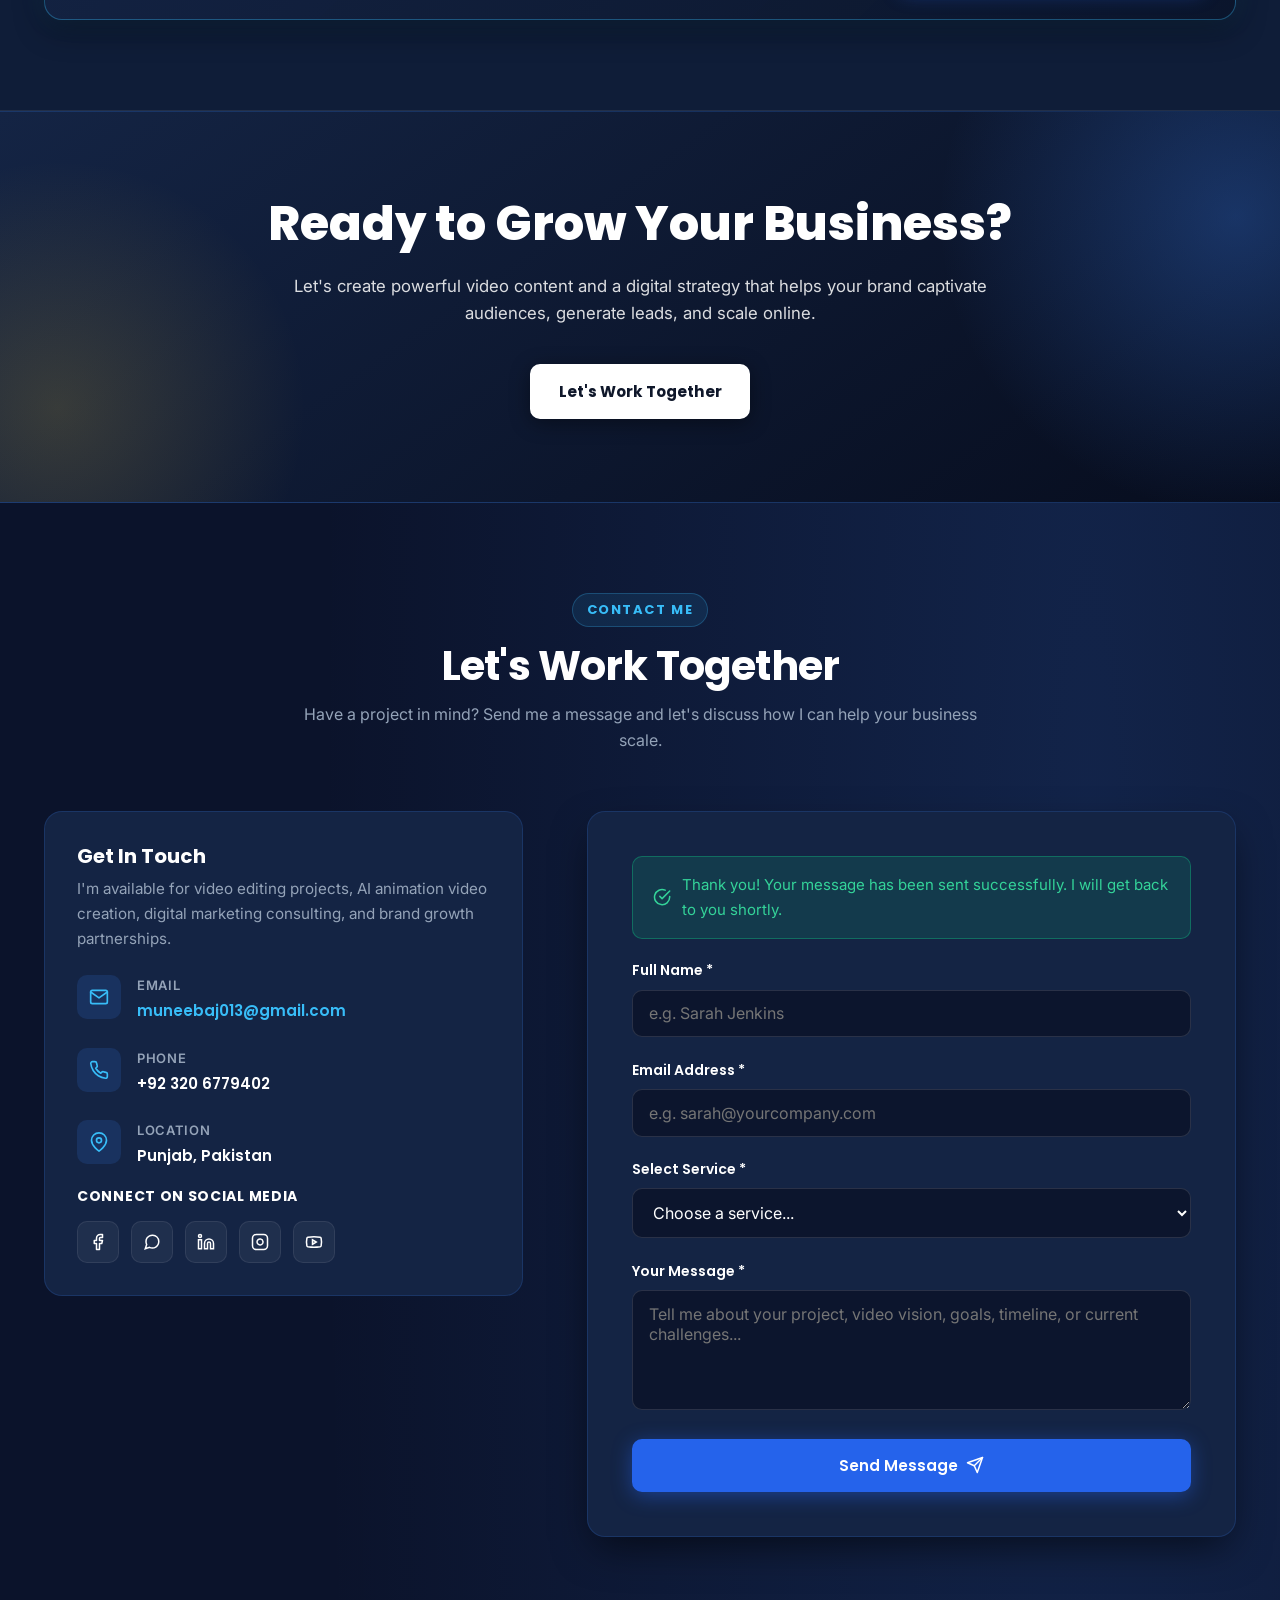
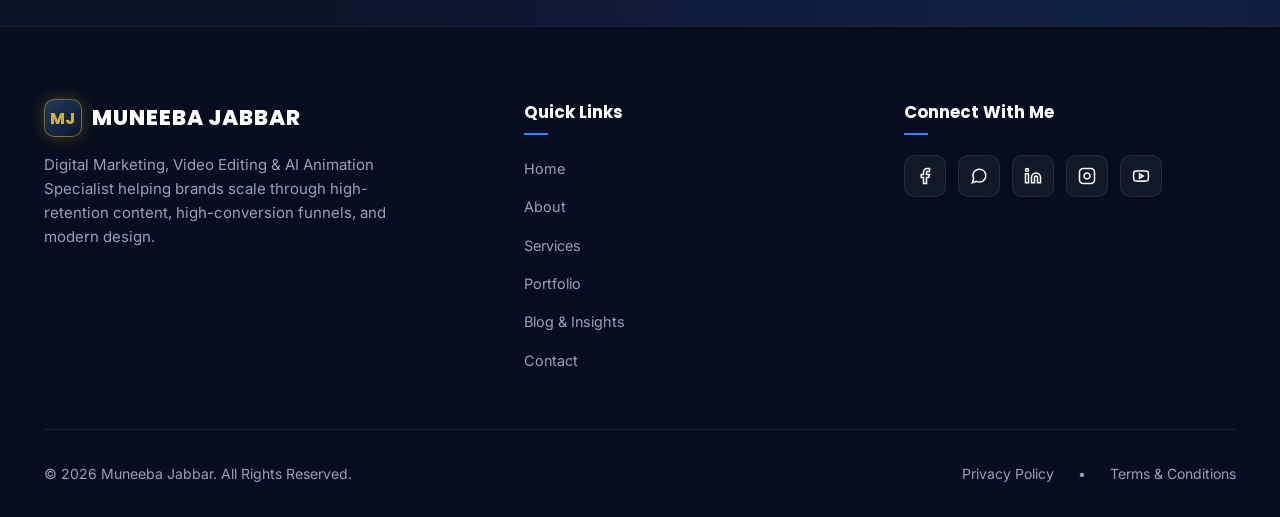
==== commit 6a693e43: "Keep single clean Leave a Review callout banner and remove redundant header button" ====
--- a/index.html
+++ b/index.html
@@ -793,11 +793,6 @@
           <div class="section-label">CLIENT FEEDBACK</div>
           <h2 class="section-heading">What Clients Say</h2>
           <p class="section-subtitle">Real experiences and feedback from business owners and content creators.</p>
-          <div style="margin-top: 1.25rem;">
-            <button type="button" class="btn btn-secondary btn-sm" id="openReviewModalBtn">
-              ✍️ Leave a Review / Share Feedback
-            </button>
-          </div>
         </div>
 
         <div class="testimonials-grid">
@@ -870,7 +865,7 @@
               <p>Share your honest experience to help other brands discover high-impact creative solutions.</p>
             </div>
           </div>
-          <button type="button" class="btn btn-primary btn-sm" id="openReviewModalBtn">
+          <button type="button" class="btn btn-primary btn-sm open-review-modal-btn" id="openReviewModalBtnBottom">
             ✍️ Leave a Review / Share Feedback
           </button>
         </div>
@@ -1447,6 +1442,9 @@
         <h4 style="color: #FFFFFF; margin-top: 1rem; margin-bottom: 0.5rem;">Service Engagement</h4>
         <p>Specific project deliverables, milestones, and contractual terms are formalized via custom client agreements prior to project commencement.</p>
       </div>
+    </div>
+  </div>
+
   <!-- 8. Matrix Reference Video & Case Study Showcase Modal -->
   <div class="modal-overlay" id="matrixReferenceModal" role="dialog" aria-modal="true" aria-labelledby="modalMatrixTitle">
     <div class="modal-box matrix-modal-box">
@@ -1519,17 +1517,17 @@
         <form id="publicReviewForm">
           <div class="form-group" style="margin-bottom: 1rem;">
             <label class="form-label" for="clientRevName">Your Full Name *</label>
-            <input type="text" class="form-control" id="clientRevName" placeholder="e.g. Emily Miller" required>
+            <input type="text" class="form-input" id="clientRevName" placeholder="e.g. Emily Miller" required>
           </div>
 
           <div class="form-group" style="margin-bottom: 1rem;">
             <label class="form-label" for="clientRevRole">Company, Brand or Role *</label>
-            <input type="text" class="form-control" id="clientRevRole" placeholder="e.g. Founder, Luxe Apparel" required>
+            <input type="text" class="form-input" id="clientRevRole" placeholder="e.g. Founder, Luxe Apparel" required>
           </div>
 
           <div class="form-group" style="margin-bottom: 1rem;">
             <label class="form-label" for="clientRevRating">Rating (Stars) *</label>
-            <select class="form-control" id="clientRevRating" required>
+            <select class="form-select" id="clientRevRating" required>
               <option value="5">★★★★★ (5 Stars - Exceptional Quality)</option>
               <option value="4">★★★★☆ (4 Stars - Very Good)</option>
               <option value="3">★★★☆☆ (3 Stars - Good)</option>
@@ -1538,7 +1536,7 @@
 
           <div class="form-group" style="margin-bottom: 1.25rem;">
             <label class="form-label" for="clientRevQuote">Your Review / Testimonial *</label>
-            <textarea class="form-control" id="clientRevQuote" rows="4" placeholder="How did Muneeba's work help your brand or content grow?" required></textarea>
+            <textarea class="form-textarea" id="clientRevQuote" rows="4" placeholder="How did Muneeba's work help your brand or content grow?" required></textarea>
           </div>
 
           <div id="reviewSubmitSuccess" style="display: none; padding: 0.75rem 1rem; background: rgba(52, 211, 153, 0.15); border: 1px solid var(--success); border-radius: 8px; color: #34D399; font-size: 0.85rem; margin-bottom: 1rem;">
